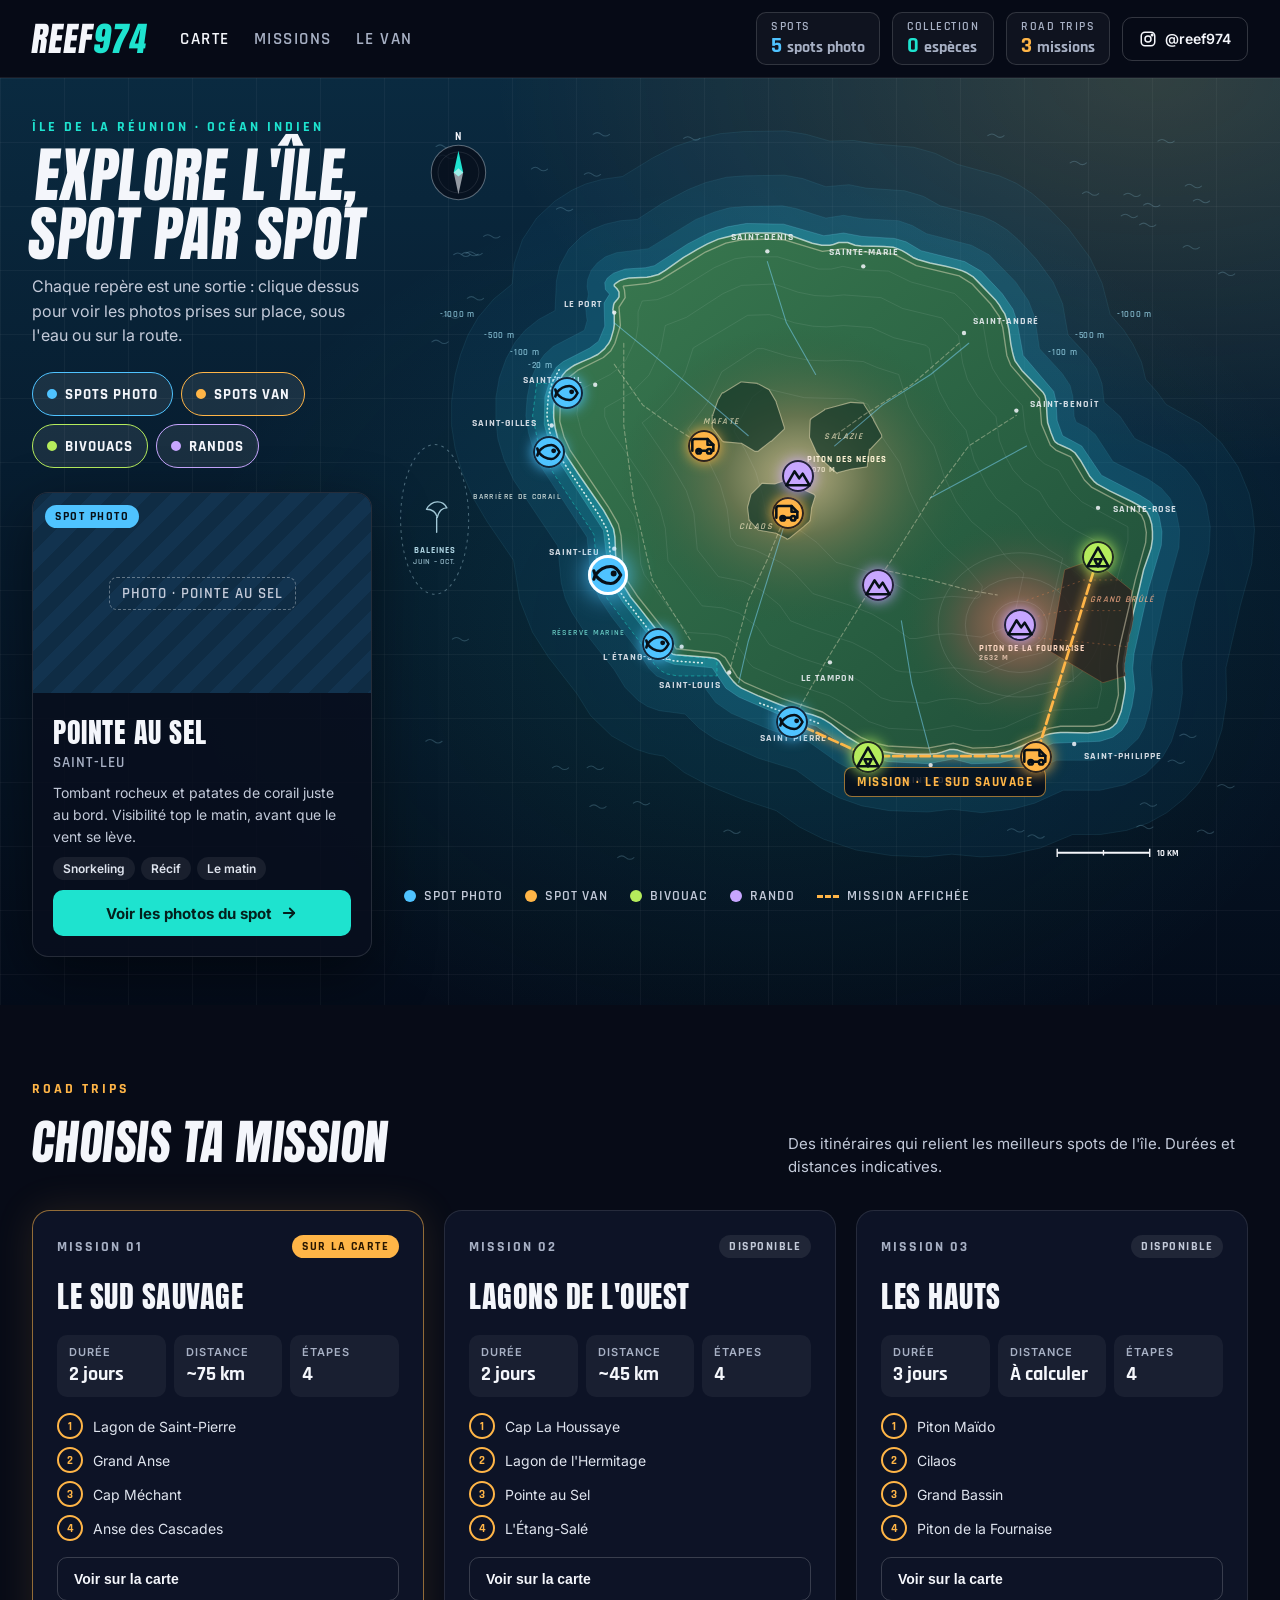
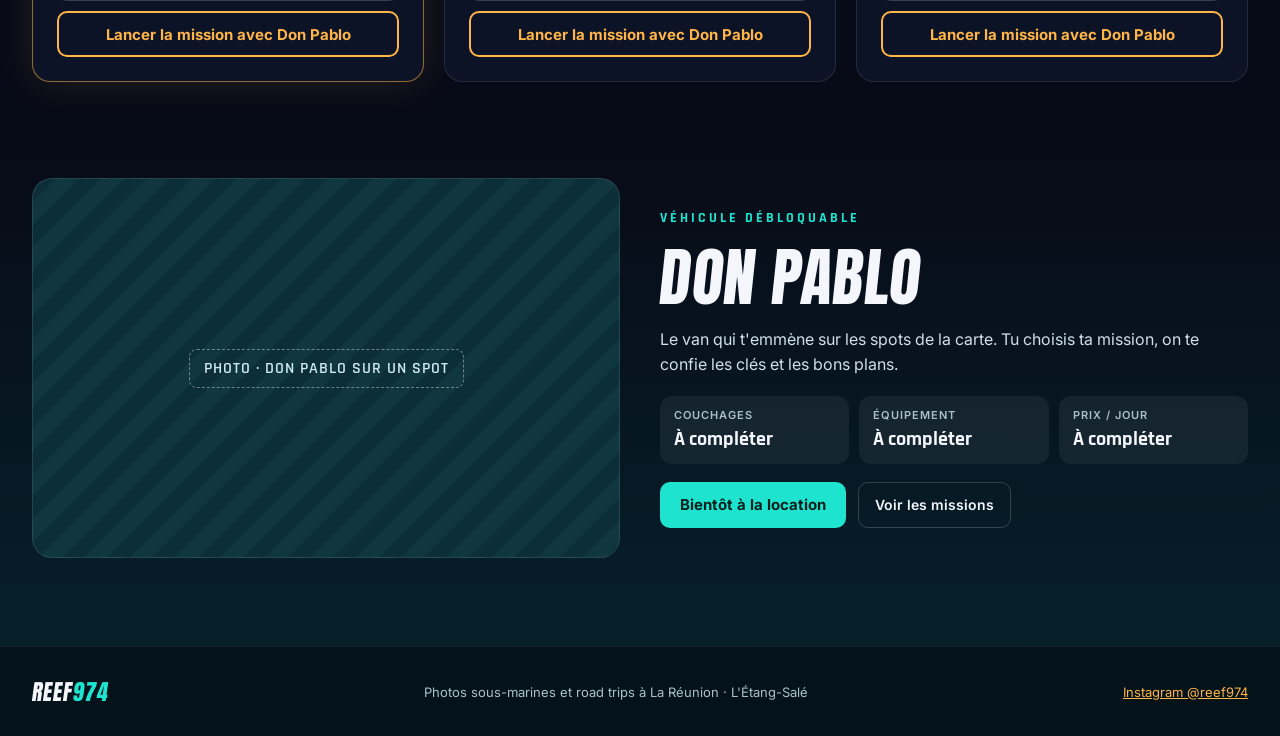
==== index.html @ efd34603 "V1 du site : carte interactive, missions, van Don Pablo et admin Pages CMS Co-Authored-By: Claude Op" ====
<!doctype html>
<html lang="fr">
<head>
<meta charset="utf-8">
<meta name="viewport" content="width=device-width, initial-scale=1">
<title>Reef974 · Photos sous-marines et road trips à La Réunion</title>
<meta name="description" content="La carte interactive de Reef974 : photos de poissons, spots de snorkeling, bivouacs et road trips en van à La Réunion.">
<link rel="preconnect" href="https://fonts.googleapis.com">
<link rel="preconnect" href="https://fonts.gstatic.com" crossorigin>
<link href="https://fonts.googleapis.com/css2?family=Anton&family=Inter:wght@400;500;600;700&family=Rajdhani:wght@500;600;700&display=swap" rel="stylesheet">
<link rel="stylesheet" href="css/style.css">
</head>
<body>

<header class="hud-bar">
  <div class="wrap">
    <a class="logo" href="#carte">REEF<span>974</span></a>
    <nav class="nav" aria-label="Navigation principale">
      <a href="#carte" class="on">Carte</a>
      <a href="#missions">Missions</a>
      <a href="#van">Le van</a>
    </nav>
    <div class="hud-spacer"></div>
    <div class="hud-stats">
      <div class="stat"><small>Spots</small><b id="stat-spots" style="color: var(--photo)">–</b></div>
      <div class="stat"><small>Collection</small><b id="stat-species" style="color: var(--accent)">–</b></div>
      <div class="stat"><small>Road trips</small><b id="stat-missions" style="color: var(--van)">–</b></div>
      <a class="btn-ghost" data-instagram href="https://www.instagram.com/reef974">
        <svg width="18" height="18" viewBox="0 0 24 24" fill="none" stroke="currentColor" stroke-width="2" stroke-linecap="round" stroke-linejoin="round" aria-hidden="true"><rect x="3" y="3" width="18" height="18" rx="5"/><circle cx="12" cy="12" r="4"/><circle cx="17.5" cy="6.5" r="1"/></svg>
        <span data-ig-name>@reef974</span>
      </a>
    </div>
  </div>
</header>

<main>
  <section class="hero" id="carte">
    <div class="wrap">
      <div class="side">
        <div style="display:flex;flex-direction:column;gap:10px">
          <span class="eyebrow">Île de La Réunion · Océan Indien</span>
          <h1><span class="skew">Explore l'île,<br>spot par spot</span></h1>
          <p class="lead">Chaque repère est une sortie : clique dessus pour voir les photos prises sur place, sous l'eau ou sur la route.</p>
        </div>
        <div class="filters" id="filters" role="group" aria-label="Filtrer les repères"></div>
        <article class="card" id="spot-card" aria-live="polite"></article>
      </div>

      <div class="map-col">
        <div class="map">
<svg id="map-svg" viewBox="-140 -120 1240 1110" style="position: absolute; inset: 0; width: 100%; height: 100%; overflow: visible" role="img" aria-label="Carte détaillée de La Réunion : fonds marins, barrière de corail, cirques, volcans, routes et spots">
<defs><radialGradient id="r974hi1" cx="50%" cy="50%" r="50%"><stop offset="0%" stop-color="#cdb98a"></stop><stop offset="40%" stop-color="#6f7650"></stop><stop offset="100%" stop-color="#2a5a3c" stop-opacity="0"></stop></radialGradient><radialGradient id="r974hi2" cx="50%" cy="50%" r="50%"><stop offset="0%" stop-color="#b8735a"></stop><stop offset="40%" stop-color="#6e5a48"></stop><stop offset="100%" stop-color="#2a5a3c" stop-opacity="0"></stop></radialGradient><linearGradient id="r974land" x1="0" y1="0" x2="1" y2="1"><stop offset="0%" stop-color="#3a7a50"></stop><stop offset="55%" stop-color="#2a6243"></stop><stop offset="100%" stop-color="#1f4c38"></stop></linearGradient><filter id="r974glow" x="-30%" y="-30%" width="160%" height="160%"><feGaussianBlur stdDeviation="6"></feGaussianBlur></filter></defs>
<path d="M19,124 L-8,146 L-31,173 L-46,199 L-57,228 L-65,258 L-70,296 L-70,333 L-65,365 L-55,400 L-38,439 L-18,473 L21,530 L30,588 L49,636 L72,672 L114,726 L134,758 L165,788 L199,807 L220,814 L242,818 L272,842 L308,861 L359,882 L407,898 L441,922 L477,940 L525,956 L576,964 L627,966 L665,962 L708,966 L743,964 L795,953 L843,933 L884,933 L922,927 L954,916 L981,901 L1007,880 L1028,857 L1048,821 L1062,779 L1069,735 L1068,688 L1089,597 L1106,535 L1110,485 L1107,456 L1102,432 L1086,393 L1061,357 L1030,329 L980,301 L967,283 L950,264 L944,239 L931,212 L918,192 L898,169 L886,123 L868,85 L836,42 L804,9 L783,-9 L760,-24 L735,-35 L673,-52 L641,-68 L609,-77 L550,-82 L521,-87 L486,-86 L451,-96 L420,-101 L359,-100 L325,-97 L291,-89 L258,-78 L225,-61 L181,-34 L152,-30 L127,-23 L107,-14 L82,2 L55,27 L34,59 L22,94 L19,124" fill="#1a6f9a" fill-opacity="0.1" stroke="#7fe3ff" stroke-opacity="0.1" stroke-width="1.2"></path>
<path d="M82,163 L58,176 L38,192 L23,210 L10,234 L0,262 L-5,291 L-5,324 L-2,352 L7,382 L21,412 L86,509 L91,563 L97,586 L107,607 L125,635 L169,691 L185,717 L204,736 L218,745 L235,751 L273,756 L294,777 L316,792 L381,821 L436,838 L473,865 L499,879 L533,891 L573,898 L630,900 L665,896 L709,901 L754,896 L787,887 L829,868 L883,868 L919,860 L950,844 L975,819 L988,796 L999,760 L1004,726 L1003,680 L1023,590 L1043,518 L1045,481 L1039,447 L1028,421 L1008,395 L982,375 L934,351 L912,318 L889,298 L886,271 L878,249 L864,229 L836,199 L828,153 L814,121 L789,87 L763,59 L747,45 L728,33 L711,25 L648,9 L623,-5 L596,-13 L539,-17 L514,-22 L480,-19 L446,-31 L419,-36 L361,-35 L334,-33 L303,-25 L278,-15 L240,5 L203,29 L178,31 L156,36 L136,44 L120,55 L102,73 L89,97 L84,119 L82,163" fill="#1d84aa" fill-opacity="0.14" stroke="#7fe3ff" stroke-opacity="0.1" stroke-width="1.2"></path>
<path d="M125,192 L79,216 L66,228 L56,242 L46,265 L41,290 L39,318 L43,343 L51,370 L61,392 L129,496 L134,550 L139,567 L147,586 L165,613 L203,662 L220,689 L231,700 L251,708 L298,712 L318,739 L341,755 L398,779 L455,797 L497,827 L520,839 L544,847 L573,853 L632,855 L666,849 L698,855 L743,853 L772,845 L819,824 L872,824 L901,818 L921,809 L939,792 L948,776 L956,749 L960,720 L957,688 L959,671 L980,579 L999,511 L1000,485 L995,459 L986,439 L973,424 L954,411 L902,385 L876,345 L864,335 L848,327 L845,319 L843,289 L839,273 L827,255 L794,219 L787,173 L778,149 L759,121 L720,81 L694,67 L628,50 L607,38 L587,31 L535,28 L506,23 L480,27 L436,13 L416,9 L362,10 L338,12 L317,18 L289,29 L219,72 L172,78 L156,84 L144,93 L135,104 L130,117 L129,128 L131,139 L127,160 L129,178 L125,192" fill="#2399b8" fill-opacity="0.2" stroke="#7fe3ff" stroke-opacity="0.1" stroke-width="1.2"></path>
<path d="M162,139 L154,152 L155,186 L146,208 L133,218 L94,238 L84,246 L77,258 L67,290 L66,330 L73,356 L84,379 L153,486 L160,544 L168,570 L182,592 L224,646 L244,678 L257,683 L313,688 L333,718 L352,731 L407,755 L466,774 L512,806 L527,814 L547,821 L572,826 L631,829 L667,822 L694,829 L735,828 L758,822 L814,799 L883,796 L902,790 L915,780 L923,768 L930,744 L934,719 L931,689 L933,667 L954,573 L973,508 L974,488 L970,466 L965,454 L957,444 L941,434 L885,405 L856,362 L828,347 L820,325 L818,295 L815,282 L770,229 L761,179 L755,161 L739,138 L708,105 L684,91 L620,75 L598,62 L581,57 L533,54 L506,49 L477,53 L418,36 L363,35 L335,40 L308,49 L277,65 L228,97 L215,100 L185,102 L168,108 L159,115 L155,122 L156,132 L162,139" fill="#33c9cf" fill-opacity="0.32" stroke="#7fe3ff" stroke-opacity="0.25" stroke-width="1.2"></path>
<g font-family="Rajdhani, sans-serif" font-weight="600" font-size="13" letter-spacing="1" fill="#9fdcf0" fill-opacity=".75">
<text x="78" y="248" text-anchor="end">-20 m</text>
<text x="59" y="228" text-anchor="end">-100 m</text>
<text x="22" y="203" text-anchor="end">-500 m</text>
<text x="-36" y="173" text-anchor="end">-1000 m</text>
<text x="807" y="228" text-anchor="start">-100 m</text>
<text x="846" y="203" text-anchor="start">-500 m</text>
<text x="908" y="173" text-anchor="start">-1000 m</text>
</g>
<g fill="none" stroke="#9fdcf0" stroke-opacity=".22" stroke-width="1.5" stroke-linecap="round">
<path d="M84,14 q6,-5 12,0 t12,0"></path>
<path d="M133,892 q6,-5 12,0 t12,0"></path>
<path d="M918,-7 q6,-5 12,0 t12,0"></path>
<path d="M983,826 q6,-5 12,0 t12,0"></path>
<path d="M839,-54 q6,-5 12,0 t12,0"></path>
<path d="M1057,109 q6,-5 12,0 t12,0"></path>
<path d="M947,8 q6,-5 12,0 t12,0"></path>
<path d="M-47,145 q6,-5 12,0 t12,0"></path>
<path d="M-69,646 q6,-5 12,0 t12,0"></path>
<path d="M937,922 q6,-5 12,0 t12,0"></path>
<path d="M747,927 q6,-5 12,0 t12,0"></path>
<path d="M-99,209 q6,-5 12,0 t12,0"></path>
<path d="M330,929 q6,-5 12,0 t12,0"></path>
<path d="M271,-90 q6,-5 12,0 t12,0"></path>
<path d="M-67,81 q6,-5 12,0 t12,0"></path>
<path d="M125,-37 q6,-5 12,0 t12,0"></path>
<path d="M-55,80 q6,-5 12,0 t12,0"></path>
<path d="M174,967 q6,-5 12,0 t12,0"></path>
<path d="M-83,172 q6,-5 12,0 t12,0"></path>
<path d="M47,-45 q6,-5 12,0 t12,0"></path>
<path d="M129,835 q6,-5 12,0 t12,0"></path>
<path d="M942,889 q6,-5 12,0 t12,0"></path>
<path d="M197,887 q6,-5 12,0 t12,0"></path>
<path d="M1008,-20 q6,-5 12,0 t12,0"></path>
<path d="M1026,929 q6,-5 12,0 t12,0"></path>
<path d="M941,37 q6,-5 12,0 t12,0"></path>
<path d="M-49,79 q6,-5 12,0 t12,0"></path>
<path d="M138,-96 q6,-5 12,0 t12,0"></path>
<path d="M968,-86 q6,-5 12,0 t12,0"></path>
<path d="M914,24 q6,-5 12,0 t12,0"></path>
<path d="M-89,-63 q6,-5 12,0 t12,0"></path>
<path d="M-108,796 q6,-5 12,0 t12,0"></path>
<path d="M857,-9 q6,-5 12,0 t12,0"></path>
<path d="M1020,2 q6,-5 12,0 t12,0"></path>
<path d="M78,835 q6,-5 12,0 t12,0"></path>
<path d="M718,-94 q6,-5 12,0 t12,0"></path>
<path d="M-23,54 q6,-5 12,0 t12,0"></path>
<path d="M-93,-78 q6,-5 12,0 t12,0"></path>
<path d="M1000,788 q6,-5 12,0 t12,0"></path>
<path d="M1005,70 q6,-5 12,0 t12,0"></path>
<path d="M777,936 q6,-5 12,0 t12,0"></path>
<path d="M1056,862 q6,-5 12,0 t12,0"></path>
</g>
<g><ellipse cx="-95" cy="470" rx="50" ry="110" fill="none" stroke="#c9f1ff" stroke-opacity=".35" stroke-width="1.5" stroke-dasharray="4 6"></ellipse><path d="M-107,455 c8,-14 24,-14 30,-2 c-8,0 -12,6 -14,14 c-2,-8 -8,-12 -16,-12z M-92,467 l0,22" fill="none" stroke="#c9f1ff" stroke-opacity=".8" stroke-width="2" stroke-linecap="round" stroke-linejoin="round"></path><text x="-95" y="520" text-anchor="middle" font-family="Rajdhani, sans-serif" font-weight="700" font-size="13" letter-spacing="1.5" fill="#c9f1ff" fill-opacity=".85">BALEINES</text><text x="-95" y="536" text-anchor="middle" font-family="Rajdhani, sans-serif" font-weight="600" font-size="12" letter-spacing="1" fill="#c9f1ff" fill-opacity=".7">JUIN – OCT.</text></g>
<path d="M55,270 L49,318 L57,357 L73,392 L139,492 L145,553 L150,570 L159,587 L211,656 L228,683 L237,692 L246,697 L262,700 L320,700 L320,675 L262,670 L254,667 L235,638 L185,571 L174,547 L170,496 L166,480 L153,456 L98,376 L85,347 L79,313 L82,288 L87,270 L55,270Z" fill="#1ee3cf" fill-opacity=".10" stroke="#1ee3cf" stroke-opacity=".55" stroke-width="1.2" stroke-dasharray="5 4"></path>
<path d="M879,418 L874,414 L868,407 L864,400 L854,383 L846,372 L839,367 L828,362 L821,359 L817,356 L815,353 L811,343 L806,328 L805,317 L804,297 L802,288 L799,283 L794,278 L768,251 L763,244 L758,237 L756,231 L754,223 L752,213 L749,191 L747,182 L745,174 L743,168 L739,162 L735,155 L729,147 L702,119 L696,113 L686,107 L679,104 L669,101 L656,98 L633,93 L615,88 L608,85 L599,79 L592,75 L585,72 L579,70 L565,69 L532,68 L523,67 L512,63 L506,63 L499,63 L491,66 L486,67 L479,67 L474,67 L460,64 L429,53 L421,51 L413,49 L388,49 L364,49 L355,50 L347,52 L330,56 L322,58 L306,65 L291,73 L271,85 L244,104 L234,110 L223,113 L217,114 L191,115 L183,117 L177,119 L171,123 L169,125 L169,127 L173,131 L175,134 L176,136 L176,143 L174,146 L169,152 L168,155 L167,162 L169,169 L169,175 L169,184 L168,191 L166,198 L164,205 L161,211 L157,216 L155,219 L148,225 L144,228 L134,233 L122,238 L111,243 L106,246 L98,252 L93,258 L88,268 L84,278 L82,288 L80,306 L80,320 L82,335 L86,351 L94,368 L101,380 L117,404 L153,456 L161,470 L166,480 L168,484 L170,496 L171,522 L173,542 L177,555 L180,563 L185,571 L193,584 L206,600 L227,627 L239,643 L244,651 L250,662 L252,666 L255,668 L259,669 L309,673 L316,674 L319,675 L322,677 L324,679 L333,694 L344,708 L349,713 L356,718 L380,729 L412,742 L437,751 L460,757 L471,761 L477,764 L487,770 L511,789 L526,798 L536,803 L547,807 L558,810 L570,812 L582,814 L596,815 L613,815 L631,815 L643,814 L650,812 L659,809 L662,808 L668,808 L674,809 L685,813 L695,815 L712,815 L733,814 L744,812 L753,809 L768,803 L795,791 L803,787 L810,785 L817,784 L825,783 L835,783 L865,784 L880,782 L889,780 L896,778 L902,774 L907,769 L910,762 L914,752 L917,737 L919,726 L920,718 L920,711 L918,697 L917,685 L918,674 L920,664 L929,619 L941,570 L947,544 L955,521 L958,512 L960,499 L960,488 L959,477 L956,467 L952,459 L948,455 L939,449 L930,444 L897,428 L879,418Z" fill="url(#r974land)" stroke="#e9f6ee" stroke-opacity=".7" stroke-width="2.2" stroke-linejoin="round"></path>
<ellipse cx="438" cy="406" rx="260" ry="220" fill="url(#r974hi1)" opacity=".85"></ellipse>
<ellipse cx="765" cy="625" rx="175" ry="155" fill="url(#r974hi2)" opacity=".85"></ellipse>
<path d="M122,278 L117,292 L114,315 L122,346 L198,465 L204,488 L208,536 L213,551 L276,636 L319,639 L336,644 L350,655 L367,681 L373,687 L424,709 L485,729 L507,741 L543,767 L572,777 L629,780 L668,773 L697,780 L722,780 L742,776 L782,758 L803,751 L879,747 L885,720 L882,689 L884,663 L907,561 L924,501 L924,481 L856,444 L840,428 L822,398 L801,388 L790,378 L782,363 L773,339 L769,303 L738,269 L725,248 L719,230 L711,183 L689,156 L669,138 L605,121 L572,105 L528,103 L505,98 L488,102 L469,102 L409,84 L366,84 L346,87 L316,100 L253,139 L232,147 L210,149 L204,165 L204,185 L201,204 L186,236 L175,248 L163,257 L122,278Z M155,306 L155,319 L162,336 L216,416 L236,453 L244,483 L248,531 L298,597 L328,600 L353,608 L378,627 L397,654 L444,674 L501,692 L529,707 L561,732 L577,737 L627,740 L647,735 L668,733 L688,735 L705,741 L721,740 L791,713 L814,709 L844,708 L842,679 L846,650 L868,552 L882,504 L847,486 L827,473 L808,452 L794,429 L771,415 L755,397 L745,379 L735,354 L730,319 L703,289 L688,264 L681,240 L675,200 L651,174 L593,160 L561,144 L506,140 L486,142 L464,141 L439,136 L404,124 L356,126 L329,138 L275,173 L244,185 L237,222 L220,258 L194,284 L155,306Z M210,328 L254,392 L275,428 L286,461 L291,514 L293,517 L322,554 L358,561 L385,574 L412,596 L428,619 L459,631 L519,651 L548,666 L583,692 L593,694 L620,695 L650,689 L668,688 L715,695 L763,674 L798,666 L807,616 L828,527 L807,514 L789,499 L761,463 L731,440 L717,421 L698,383 L686,339 L661,308 L647,282 L638,254 L632,219 L627,214 L580,203 L547,188 L506,185 L481,187 L461,186 L434,181 L397,169 L365,170 L285,218 L273,255 L257,283 L236,307 L210,328Z M277,337 L307,383 L325,420 L335,455 L340,496 L349,508 L376,515 L413,533 L431,546 L461,579 L518,597 L548,609 L575,625 L603,645 L613,645 L644,639 L665,638 L709,643 L754,625 L771,549 L744,524 L725,499 L694,473 L672,444 L654,407 L639,362 L618,333 L602,305 L587,257 L556,247 L535,238 L506,236 L481,237 L455,236 L424,230 L388,219 L379,219 L327,253 L305,300 L277,337Z M372,290 L345,340 L361,367 L377,400 L387,435 L392,462 L417,473 L442,486 L467,504 L495,533 L537,545 L560,554 L589,569 L619,588 L665,583 L702,586 L707,583 L710,568 L685,538 L656,512 L642,496 L620,465 L603,429 L589,387 L562,348 L542,301 L521,293 L448,291 L389,277 L372,290Z" fill="none" stroke="#ffffff" stroke-opacity=".10" stroke-width="1.2"></path>
<g fill="none" stroke="#ffffff" stroke-opacity=".12" stroke-width="1.2"><ellipse cx="765" cy="625" rx="40" ry="35"></ellipse><ellipse cx="765" cy="625" rx="80" ry="70"></ellipse><ellipse cx="765" cy="625" rx="120" ry="106"></ellipse></g>
<path d="M413,316 L407,298 L407,297 L397,280 L397,280 L396,279 L396,279 L381,271 L380,271 L379,270 L357,268 L356,268 L356,268 L355,268 L329,284 L328,284 L327,285 L323,292 L322,293 L314,316 L314,317 L313,317 L313,334 L313,334 L313,335 L314,336 L328,355 L329,355 L329,355 L330,356 L331,356 L355,358 L355,358 L356,358 L356,358 L356,358 L376,370 L377,370 L378,370 L378,370 L379,370 L379,370 L380,370 L399,355 L400,355 L418,338 L419,337 L419,337 L419,336 L419,336 L419,335 L419,335 L413,316 L413,316Z" fill="#173a2a" fill-opacity=".75" stroke="#e8dcb4" stroke-opacity=".55" stroke-width="1.6"></path>
<path d="M562,346 L550,324 L550,323 L536,301 L536,300 L536,300 L535,299 L534,299 L534,299 L517,298 L517,298 L516,298 L498,303 L498,303 L479,308 L478,308 L478,309 L458,322 L458,323 L457,324 L457,324 L457,325 L456,347 L456,348 L456,349 L465,369 L465,370 L476,384 L476,384 L495,401 L495,401 L496,401 L496,402 L497,402 L498,401 L518,396 L518,396 L539,393 L539,393 L540,393 L540,393 L541,392 L541,392 L541,391 L541,390 L544,368 L544,368 L544,368 L544,368 L544,367 L544,367 L544,367 L545,367 L561,350 L562,349 L562,348 L562,348 L562,347 L562,347 L562,346Z" fill="#173a2a" fill-opacity=".75" stroke="#e8dcb4" stroke-opacity=".55" stroke-width="1.6"></path>
<path d="M459,454 L459,454 L459,453 L464,437 L464,437 L464,436 L464,435 L464,435 L463,434 L463,434 L462,433 L444,425 L443,425 L443,425 L443,425 L429,412 L428,411 L427,411 L427,411 L426,411 L425,411 L405,418 L405,418 L404,418 L404,418 L404,418 L388,417 L387,417 L386,417 L386,417 L385,418 L371,432 L371,432 L370,433 L370,433 L365,452 L365,453 L365,453 L367,470 L367,471 L368,471 L368,472 L380,485 L381,486 L381,486 L382,486 L405,490 L405,490 L406,490 L406,490 L422,498 L423,499 L423,499 L424,499 L425,498 L425,498 L426,498 L447,481 L447,481 L456,473 L456,472 L457,472 L457,471 L457,471 L459,454Z" fill="#173a2a" fill-opacity=".75" stroke="#e8dcb4" stroke-opacity=".55" stroke-width="1.6"></path>
<path d="M810,664 L810,664 L887,710 L887,710 L887,710 L920,700 L920,700 L920,700 L920,697 L920,696 L919,693 L919,693 L919,689 L919,689 L919,686 L919,685 L919,682 L919,682 L920,678 L920,678 L920,674 L920,674 L921,670 L921,670 L922,664 L922,664 L923,658 L923,658 L924,650 L925,650 L926,641 L926,641 L929,631 L929,631 L931,620 L931,620 L932,616 L932,616 L932,616 L929,574 L929,574 L929,574 L873,529 L873,529 L873,529 L831,544 L831,544 L831,544 L810,664 L810,664Z" fill="#2a2420" fill-opacity=".85" stroke="#ff8a4c" stroke-opacity=".35" stroke-width="1"></path>
<path d="M760,619 L831,604 L915,604" fill="none" stroke="#ff8a4c" stroke-opacity=".35" stroke-width="1.4" stroke-dasharray="3 5"></path>
<path d="M768,642 L845,649 L922,657" fill="none" stroke="#ff8a4c" stroke-opacity=".35" stroke-width="1.4" stroke-dasharray="3 5"></path>
<path d="M775,589 L859,559 L915,559" fill="none" stroke="#ff8a4c" stroke-opacity=".35" stroke-width="1.4" stroke-dasharray="3 5"></path>
<path d="M366,347 L296,287 L225,227 L169,181" fill="none" stroke="#7fd8ff" stroke-opacity=".5" stroke-width="1.6" stroke-linecap="round" stroke-linejoin="round"></path>
<path d="M493,362 L563,302 L634,257 L690,211" fill="none" stroke="#7fd8ff" stroke-opacity=".5" stroke-width="1.6" stroke-linecap="round" stroke-linejoin="round"></path>
<path d="M422,468 L394,559 L366,649 L352,710" fill="none" stroke="#7fd8ff" stroke-opacity=".5" stroke-width="1.6" stroke-linecap="round" stroke-linejoin="round"></path>
<path d="M591,619 L606,710 L634,815" fill="none" stroke="#7fd8ff" stroke-opacity=".5" stroke-width="1.6" stroke-linecap="round" stroke-linejoin="round"></path>
<path d="M634,438 L718,393 L775,362" fill="none" stroke="#7fd8ff" stroke-opacity=".5" stroke-width="1.6" stroke-linecap="round" stroke-linejoin="round"></path>
<path d="M465,257 L422,181 L394,91" fill="none" stroke="#7fd8ff" stroke-opacity=".5" stroke-width="1.6" stroke-linecap="round" stroke-linejoin="round"></path>
<path d="M182,127 L184,133 L185,144 L176,158 L178,185 L170,211 L164,222 L153,232 L115,251 L100,263 L90,290 L89,326 L95,348 L104,368 L160,451 L175,477 L179,494 L182,541 L188,560 L204,584 L243,633 L260,660 L323,667 L332,673 L350,702 L361,710 L415,733 L475,753 L531,790 L549,798 L571,803 L630,806 L668,799 L696,806 L728,805 L750,801 L808,777 L825,774 L874,774 L889,771 L898,765 L904,753 L910,728 L908,685 L912,656 L935,558 L950,504 L951,489 L948,473 L944,464 L937,458 L871,423 L860,412 L840,378 L818,368 L810,361 L797,330 L794,292 L752,244 L746,229 L740,188 L735,172 L722,153 L695,124 L676,112 L613,97 L580,80 L526,76 L506,72 L475,76 L419,59 L395,58 L356,59 L333,64 L303,77 L237,118 L219,123 L182,127" fill="none" stroke="#f4e9c8" stroke-opacity=".45" stroke-width="2" stroke-linejoin="round"></path>
<path d="M437,755 L479,680 L535,589 L577,529 L634,438 L690,362 L760,317" fill="none" stroke="#f4e9c8" stroke-opacity=".38" stroke-width="1.6" stroke-dasharray="6 4" stroke-linecap="round"></path>
<path d="M338,695 L366,589 L394,529 L422,461" fill="none" stroke="#f4e9c8" stroke-opacity=".38" stroke-width="1.6" stroke-dasharray="6 4" stroke-linecap="round"></path>
<path d="M169,242 L211,302 L253,332 L300,362" fill="none" stroke="#f4e9c8" stroke-opacity=".38" stroke-width="1.6" stroke-dasharray="6 4" stroke-linecap="round"></path>
<path d="M563,544 L634,559 L690,574 L732,581" fill="none" stroke="#f4e9c8" stroke-opacity=".38" stroke-width="1.6" stroke-dasharray="6 4" stroke-linecap="round"></path>
<path d="M183,211 L183,332 L197,438 L225,559 L282,649" fill="none" stroke="#f4e9c8" stroke-opacity=".38" stroke-width="1.6" stroke-dasharray="6 4" stroke-linecap="round"></path>
<path d="M676,211 L606,272 L535,317 L493,347" fill="none" stroke="#f4e9c8" stroke-opacity=".38" stroke-width="1.6" stroke-dasharray="6 4" stroke-linecap="round"></path>
<path d="M88,250 L78,268 L72,290 L70,317 L74,341 L82,363 L91,381 L145,461 L158,484 L161,497 L165,544 L172,568 L186,589 L228,643 L247,673 L252,677 L258,678 L300,681 M383,740 L422,755 L458,765 L470,770" fill="none" stroke="#f6fff9" stroke-opacity=".85" stroke-width="2.4" stroke-dasharray="1 5" stroke-linecap="round"></path>


<path d="M429,413 L438,397 L447,413Z" fill="#fff4d6" fill-opacity=".9"></path>
<path d="M756,632 L765,616 L774,632Z" fill="#fff4d6" fill-opacity=".9"></path>
<g font-family="Rajdhani, sans-serif" font-weight="700" letter-spacing="1.5"><text x="452" y="386" font-size="13" fill="#fff4d6">PITON DES NEIGES</text><text x="452" y="400" font-size="12" fill="#fff4d6" fill-opacity=".75">3070 M</text><text x="705" y="663" font-size="13" fill="#ffd9c4">PITON DE LA FOURNAISE</text><text x="705" y="677" font-size="12" fill="#ffd9c4" fill-opacity=".75">2632 M</text></g>
<g font-family="Rajdhani, sans-serif" font-weight="600" font-style="italic" font-size="13" letter-spacing="2" fill="#efe4c0" fill-opacity=".8"><text x="300" y="330">MAFATE</text><text x="478" y="352">SALAZIE</text><text x="352" y="484">CILAOS</text><text x="868" y="592" fill="#ffb08a">GRAND BRÛLÉ</text><text x="186" y="640" text-anchor="end" fill="#7ff0e2" font-style="normal" font-size="12">RÉSERVE MARINE</text><text x="92" y="440" text-anchor="end" fill="#f6fff9" font-size="12" font-style="normal">BARRIÈRE DE CORAIL</text></g>
<g font-family="Rajdhani, sans-serif" font-weight="700" font-size="14" letter-spacing="1.5" fill="#f4f6fb" fill-opacity=".85">
<circle cx="394" cy="76" r="3.2" fill="#f4f6fb"></circle><text x="387" y="60" text-anchor="middle">SAINT-DENIS</text>
<circle cx="169" cy="166" r="3.2" fill="#f4f6fb"></circle><text x="151" y="158" text-anchor="end">LE PORT</text>
<circle cx="141" cy="272" r="3.2" fill="#f4f6fb"></circle><text x="121" y="269" text-anchor="end">SAINT-PAUL</text>
<circle cx="77" cy="332" r="3.2" fill="#f4f6fb"></circle><text x="56" y="332" text-anchor="end">SAINT-GILLES</text>
<circle cx="169" cy="513" r="3.2" fill="#f4f6fb"></circle><text x="148" y="523" text-anchor="end">SAINT-LEU</text>
<circle cx="268" cy="657" r="3.2" fill="#f4f6fb"></circle><text x="252" y="677" text-anchor="end">L'ÉTANG-SALÉ</text>
<circle cx="338" cy="695" r="3.2" fill="#f4f6fb"></circle><text x="326" y="718" text-anchor="end">SAINT-LOUIS</text>
<circle cx="437" cy="770" r="3.2" fill="#f4f6fb"></circle><text x="432" y="796" text-anchor="middle">SAINT-PIERRE</text>
<circle cx="486" cy="680" r="3.2" fill="#f4f6fb"></circle><text x="483" y="707" text-anchor="middle">LE TAMPON</text>
<circle cx="634" cy="831" r="3.2" fill="#f4f6fb"></circle><text x="640" y="857" text-anchor="middle">SAINT-JOSEPH</text>
<circle cx="845" cy="800" r="3.2" fill="#f4f6fb"></circle><text x="860" y="822" text-anchor="start">SAINT-PHILIPPE</text>
<circle cx="880" cy="453" r="3.2" fill="#f4f6fb"></circle><text x="902" y="459" text-anchor="start">SAINTE-ROSE</text>
<circle cx="760" cy="310" r="3.2" fill="#f4f6fb"></circle><text x="780" y="305" text-anchor="start">SAINT-BENOÎT</text>
<circle cx="683" cy="196" r="3.2" fill="#f4f6fb"></circle><text x="696" y="183" text-anchor="start">SAINT-ANDRÉ</text>
<circle cx="535" cy="98" r="3.2" fill="#f4f6fb"></circle><text x="536" y="81" text-anchor="middle">SAINTE-MARIE</text>
</g>
<g transform="translate(-60,-40)" aria-hidden="true"><circle r="40" fill="rgba(7,11,23,.75)" stroke="#f4f6fb" stroke-opacity=".35" stroke-width="1.5"></circle><circle r="30" fill="none" stroke="#f4f6fb" stroke-opacity=".15"></circle><path d="M0,-32 L7,0 L0,6 L-7,0Z" fill="var(--accent)"></path><path d="M0,32 L7,0 L0,-6 L-7,0Z" fill="#f4f6fb" fill-opacity=".6"></path><text y="-48" text-anchor="middle" font-family="Rajdhani, sans-serif" font-weight="700" font-size="16" fill="#f4f6fb">N</text></g>
<g transform="translate(820,960)" font-family="Rajdhani, sans-serif" font-weight="700" font-size="13" fill="#f4f6fb"><path d="M0,0 L136,0" stroke="#f4f6fb" stroke-width="3"></path><path d="M0,-6 L0,6 M68,-4 L68,4 M136,-6 L136,6" stroke="#f4f6fb" stroke-width="2"></path><text x="146" y="5">10 KM</text></g>
<g id="mission-layer"></g></svg>
          <div id="markers"></div>
          <div class="mission-tag" id="mission-tag" hidden></div>
        </div>
        <div class="legend">
          <span><i style="--c: var(--photo)"></i>Spot photo</span>
          <span><i style="--c: var(--van)"></i>Spot van</span>
          <span><i style="--c: var(--bivouac)"></i>Bivouac</span>
          <span><i style="--c: var(--rando)"></i>Rando</span>
          <span><i class="dash"></i>Mission affichée</span>
        </div>
      </div>
    </div>
  </section>

  <section class="section" id="missions">
    <div class="wrap">
      <div class="section-head">
        <div>
          <span class="eyebrow" style="color: var(--van)">Road trips</span>
          <h2><span class="skew">Choisis ta mission</span></h2>
        </div>
        <p>Des itinéraires qui relient les meilleurs spots de l'île. Durées et distances indicatives.</p>
      </div>
      <div class="missions" id="missions-list"></div>
    </div>
  </section>

  <section class="van" id="van">
    <div class="wrap">
      <div class="van-media" id="van-media"></div>
      <div class="van-text">
        <span class="eyebrow">Véhicule débloquable</span>
        <h2><span class="skew" id="van-name">Don Pablo</span></h2>
        <p id="van-pitch"></p>
        <div class="van-kpis">
          <div><small>Couchages</small><b id="van-beds">–</b></div>
          <div><small>Équipement</small><b id="van-equipment">–</b></div>
          <div><small>Prix / jour</small><b id="van-price">–</b></div>
        </div>
        <div class="row">
          <a class="btn" id="van-cta" href="#missions">Bientôt à la location</a>
          <a class="btn-ghost" href="#missions">Voir les missions</a>
        </div>
      </div>
    </div>
  </section>
</main>

<footer>
  <div class="wrap">
    <span class="logo">REEF<span>974</span></span>
    <span>Photos sous-marines et road trips à La Réunion · L'Étang-Salé</span>
    <a data-instagram href="https://www.instagram.com/reef974">Instagram <span data-ig-name>@reef974</span></a>
  </div>
</footer>

<dialog class="lightbox" id="lightbox" aria-labelledby="lb-title">
  <div class="lb-head">
    <h2 id="lb-title"></h2>
    <button type="button" class="btn-ghost" id="lb-close" aria-label="Fermer">Fermer</button>
  </div>
  <div id="lb-body"></div>
</dialog>

<script src="js/app.js"></script>
</body>
</html>
---- css/style.css ----
:root {
  --accent: #1ee3cf;
  --accent-ink: #04201d;
  --bg: #070b17;
  --panel: rgba(9, 14, 30, .86);
  --text: #f4f6fb;
  --muted: #a7b0c4;
  --soft: #c3cad9;
  --line: rgba(255, 255, 255, .12);
  --photo: #4fc3ff;
  --van: #ffb547;
  --bivouac: #b5ec5c;
  --rando: #c7a6ff;
  --display: "Anton", Impact, sans-serif;
  --hud: "Rajdhani", "Arial Narrow", sans-serif;
}

* { box-sizing: border-box; }
html { scroll-behavior: smooth; }
body {
  margin: 0;
  background: var(--bg);
  color: var(--text);
  font-family: "Inter", system-ui, sans-serif;
  -webkit-font-smoothing: antialiased;
}
a { color: var(--van); }
img { max-width: 100%; display: block; }
.wrap { max-width: 1440px; margin: 0 auto; padding: 0 32px; }
.skew { transform: skewX(-6deg); transform-origin: left; display: inline-block; }
.eyebrow {
  font-family: var(--hud); font-weight: 700; font-size: 14px;
  letter-spacing: 3px; text-transform: uppercase; color: var(--accent);
}
h1, h2, h3 { font-family: var(--display); font-weight: 400; letter-spacing: .5px; text-transform: uppercase; margin: 0; }
.visually-hidden { position: absolute !important; width: 1px; height: 1px; overflow: hidden; clip: rect(0 0 0 0); white-space: nowrap; }

/* ---------- HUD bar ---------- */
.hud-bar { position: sticky; top: 0; z-index: 20; background: rgba(7, 11, 23, .92); backdrop-filter: blur(8px); border-bottom: 1px solid rgba(255,255,255,.08); }
.hud-bar .wrap { display: flex; flex-wrap: wrap; align-items: center; gap: 12px 32px; padding-top: 12px; padding-bottom: 12px; }
.logo { text-decoration: none; font-family: var(--display); font-size: 34px; letter-spacing: 1px; color: var(--text); transform: skewX(-8deg); }
.logo span { color: var(--accent); }
.nav { display: flex; flex-wrap: wrap; gap: 4px 24px; font-family: var(--hud); font-weight: 600; font-size: 17px; letter-spacing: 1.5px; text-transform: uppercase; }
.nav a { color: var(--muted); text-decoration: none; }
.nav a:hover, .nav a.on { color: var(--text); }
.hud-spacer { flex: 1 1 0; }
.hud-stats { display: flex; flex-wrap: wrap; gap: 12px; align-items: center; }
.stat { display: flex; flex-direction: column; padding: 6px 14px; border: 1px solid rgba(255,255,255,.14); border-radius: 10px; background: rgba(255,255,255,.04); }
.stat small { font-family: var(--hud); font-size: 12px; font-weight: 600; letter-spacing: 1.5px; color: var(--muted); text-transform: uppercase; }
.stat b { font-family: var(--hud); font-size: 22px; font-weight: 700; line-height: 1.1; }
.stat b em { font-style: normal; font-size: 16px; color: var(--muted); }
.btn-ghost { display: inline-flex; align-items: center; gap: 8px; min-height: 44px; padding: 0 16px; border-radius: 10px; border: 1px solid rgba(255,255,255,.18); color: var(--text); text-decoration: none; font-weight: 600; font-size: 14px; background: none; cursor: pointer; }

/* ---------- Hero / map ---------- */
.hero {
  position: relative; overflow: hidden;
  background:
    radial-gradient(1100px 650px at 90% 0%, rgba(255,181,71,.16), rgba(255,181,71,0) 60%),
    radial-gradient(900px 700px at 60% 60%, rgba(30,227,207,.10), rgba(30,227,207,0) 65%),
    linear-gradient(180deg, #0a2a40 0%, #06192b 55%, #040c1a 100%);
}
.hero::before { content: ""; position: absolute; inset: 0; background-image: linear-gradient(rgba(255,255,255,.04) 1px, transparent 1px), linear-gradient(90deg, rgba(255,255,255,.04) 1px, transparent 1px); background-size: 64px 64px; pointer-events: none; }
.hero .wrap { position: relative; display: flex; flex-wrap: wrap; gap: 32px; align-items: flex-start; padding-top: 40px; padding-bottom: 48px; }
.side { flex: 1 1 340px; max-width: 420px; display: flex; flex-direction: column; gap: 24px; }
.side h1 { font-size: 60px; line-height: .98; }
.side p.lead { margin: 0; font-size: 16px; line-height: 1.55; color: var(--soft); }
.filters { display: flex; flex-wrap: wrap; gap: 8px; }
.chip { display: inline-flex; align-items: center; gap: 8px; min-height: 44px; padding: 0 14px; border-radius: 999px; cursor: pointer; font-family: var(--hud); font-weight: 700; font-size: 15px; letter-spacing: 1px; text-transform: uppercase; background: rgba(255,255,255,.08); color: var(--text); border: 1px solid var(--c); }
.chip i { width: 10px; height: 10px; border-radius: 50%; background: var(--c); border: 2px solid var(--c); }
.chip[aria-pressed="false"] { background: transparent; color: var(--muted); border-color: rgba(255,255,255,.18); }
.chip[aria-pressed="false"] i { background: transparent; }

.card { border-radius: 16px; overflow: hidden; background: var(--panel); border: 1px solid var(--line); box-shadow: 0 20px 60px rgba(0,0,0,.45); }
.card-media { position: relative; height: 200px; display: flex; align-items: center; justify-content: center; background: repeating-linear-gradient(135deg, #0f2c44 0 14px, #12334f 14px 28px); }
.card-media img { width: 100%; height: 100%; object-fit: cover; }
.card-media .ph { font-family: var(--hud); font-weight: 600; font-size: 15px; letter-spacing: 1px; color: var(--soft); text-transform: uppercase; padding: 6px 12px; border: 1px dashed rgba(255,255,255,.35); border-radius: 8px; }
.badge { position: absolute; top: 12px; left: 12px; font-family: var(--hud); font-weight: 700; font-size: 12px; letter-spacing: 1.5px; text-transform: uppercase; padding: 4px 10px; border-radius: 999px; background: var(--c); color: #071018; }
.card-body { padding: 18px 20px 20px; display: flex; flex-direction: column; gap: 10px; }
.card-body h2 { font-size: 28px; }
.card-body .area { font-family: var(--hud); font-weight: 600; font-size: 15px; letter-spacing: 1px; color: var(--muted); text-transform: uppercase; }
.card-body p { margin: 0; font-size: 14px; line-height: 1.55; color: var(--soft); }
.tags { display: flex; flex-wrap: wrap; gap: 6px; }
.tags span { font-size: 12px; font-weight: 600; padding: 4px 10px; border-radius: 999px; background: rgba(255,255,255,.07); color: #dfe4ee; }
.btn { display: inline-flex; align-items: center; justify-content: center; gap: 8px; min-height: 46px; padding: 0 20px; border-radius: 10px; border: 0; background: var(--accent); color: var(--accent-ink); font: 700 15px "Inter", sans-serif; text-decoration: none; cursor: pointer; }
.btn-outline { background: transparent; border: 2px solid var(--van); color: var(--van); }

.map-col { flex: 999 1 560px; min-width: 0; display: flex; flex-direction: column; gap: 14px; }
.map { position: relative; width: 100%; aspect-ratio: 1240 / 1110; }
.map svg { position: absolute; inset: 0; width: 100%; height: 100%; overflow: visible; }
.marker { position: absolute; transform: translate(-50%, -50%); width: 48px; height: 48px; padding: 0; border: 0; background: transparent; cursor: pointer; display: flex; align-items: center; justify-content: center; z-index: 2; }
.marker .ring { position: absolute; width: 32px; height: 32px; border-radius: 50%; background: var(--c); animation: pulse 2.2s ease-out infinite; }
.marker .dot { position: relative; width: 32px; height: 32px; border-radius: 50%; display: flex; align-items: center; justify-content: center; background: var(--c); color: #071018; border: 2px solid rgba(7,11,23,.85); box-shadow: 0 0 14px var(--c); transition: transform .15s; }
.marker:hover .dot { transform: scale(1.12); }
.marker[aria-pressed="true"] { z-index: 3; }
.marker[aria-pressed="true"] .dot, .marker[aria-pressed="true"] .ring { width: 40px; height: 40px; }
.marker[aria-pressed="true"] .dot { border: 3px solid #fff; box-shadow: 0 0 26px var(--c); }
.marker:focus-visible { outline: 3px solid #fff; outline-offset: 2px; border-radius: 50%; }
.mission-tag { position: absolute; transform: translate(-50%, 0); padding: 6px 12px; border-radius: 8px; background: rgba(7,11,23,.85); border: 1px solid rgba(255,181,71,.6); font-family: var(--hud); font-weight: 700; font-size: 13px; letter-spacing: 1.5px; color: var(--van); white-space: nowrap; text-transform: uppercase; pointer-events: none; }
.route-glow { fill: none; stroke: var(--van); stroke-width: 10; stroke-opacity: .45; stroke-linecap: round; stroke-linejoin: round; filter: url(#r974glow); }
.route { fill: none; stroke: var(--van); stroke-width: 4; stroke-dasharray: 14 6; stroke-linecap: round; stroke-linejoin: round; animation: dash 1.6s linear infinite; }
.legend { display: flex; flex-wrap: wrap; gap: 10px 22px; align-items: center; font-family: var(--hud); font-weight: 600; font-size: 14px; letter-spacing: 1px; color: var(--soft); text-transform: uppercase; }
.legend span { display: inline-flex; align-items: center; gap: 8px; }
.legend i { width: 12px; height: 12px; border-radius: 50%; background: var(--c); }
.legend i.dash { width: 22px; height: 0; border-top: 3px dashed var(--van); border-radius: 0; background: none; }

@keyframes pulse { 0% { transform: scale(1); opacity: .55; } 100% { transform: scale(2.1); opacity: 0; } }
@keyframes dash { to { stroke-dashoffset: -40; } }
@media (prefers-reduced-motion: reduce) { .marker .ring, .route { animation: none; } }

/* ---------- Missions ---------- */
.section { padding: 72px 0; }
.section-head { display: flex; flex-wrap: wrap; align-items: flex-end; justify-content: space-between; gap: 16px; margin-bottom: 32px; }
.section-head h2 { font-size: 48px; margin-top: 8px; }
.section-head p { margin: 0; max-width: 460px; font-size: 15px; line-height: 1.55; color: var(--soft); }
.missions { display: grid; grid-template-columns: repeat(auto-fit, minmax(300px, 1fr)); gap: 20px; }
.mission { display: flex; flex-direction: column; gap: 16px; padding: 24px; border-radius: 18px; background: #0d1326; border: 1px solid rgba(255,255,255,.1); }
.mission.active { border-color: rgba(255,181,71,.55); box-shadow: 0 0 40px rgba(255,181,71,.12); }
.mission-top { display: flex; align-items: center; justify-content: space-between; gap: 12px; font-family: var(--hud); font-weight: 700; font-size: 14px; letter-spacing: 2px; color: var(--muted); text-transform: uppercase; }
.pill { font-family: var(--hud); font-weight: 700; font-size: 12px; letter-spacing: 1.5px; text-transform: uppercase; padding: 4px 10px; border-radius: 999px; background: rgba(255,255,255,.08); color: var(--soft); }
.mission.active .pill { background: var(--van); color: #2a1700; }
.mission h3 { font-size: 30px; }
.kpis { display: grid; grid-template-columns: repeat(3, minmax(0, 1fr)); gap: 8px; }
.kpis div { display: flex; flex-direction: column; gap: 2px; padding: 10px 12px; border-radius: 10px; background: rgba(255,255,255,.05); }
.kpis small { font-size: 11px; font-weight: 600; letter-spacing: 1px; color: var(--muted); text-transform: uppercase; }
.kpis b { font-family: var(--hud); font-weight: 700; font-size: 20px; }
.steps { margin: 0; padding: 0; list-style: none; display: flex; flex-direction: column; gap: 8px; counter-reset: s; }
.steps li { display: flex; align-items: center; gap: 10px; font-size: 14px; color: #dfe4ee; counter-increment: s; }
.steps li::before { content: counter(s); width: 22px; height: 22px; flex: 0 0 22px; border-radius: 50%; border: 2px solid var(--van); display: flex; align-items: center; justify-content: center; font-family: var(--hud); font-weight: 700; font-size: 12px; color: var(--van); }
.mission-actions { margin-top: auto; display: flex; flex-wrap: wrap; gap: 10px; }
.mission-actions > * { flex: 1 1 auto; }

/* ---------- Van ---------- */
.van { background: linear-gradient(180deg, var(--bg) 0%, #06202a 100%); }
.van .wrap { display: flex; flex-wrap: wrap; gap: 40px; align-items: center; padding-top: 24px; padding-bottom: 88px; }
.van-media { flex: 1 1 420px; min-width: 0; height: 380px; border-radius: 20px; overflow: hidden; display: flex; align-items: center; justify-content: center; background: repeating-linear-gradient(135deg, #0c2e38 0 16px, #10363f 16px 32px); border: 1px solid rgba(255,255,255,.1); }
.van-media img { width: 100%; height: 100%; object-fit: cover; }
.van-media .ph { font-family: var(--hud); font-weight: 600; font-size: 16px; letter-spacing: 1px; color: #cfe9ee; text-transform: uppercase; padding: 8px 14px; border: 1px dashed rgba(255,255,255,.4); border-radius: 8px; }
.van-text { flex: 1 1 420px; min-width: 0; display: flex; flex-direction: column; gap: 18px; }
.van-text h2 { font-size: 64px; line-height: 1; }
.van-text p { margin: 0; font-size: 16px; line-height: 1.6; color: #cfe0e6; }
.van-kpis { display: grid; grid-template-columns: repeat(3, minmax(0, 1fr)); gap: 10px; }
.van-kpis div { padding: 12px 14px; border-radius: 12px; background: rgba(255,255,255,.06); display: flex; flex-direction: column; gap: 4px; }
.van-kpis small { font-size: 11px; font-weight: 600; letter-spacing: 1px; color: #a9c2c9; text-transform: uppercase; }
.van-kpis b { font-family: var(--hud); font-weight: 700; font-size: 20px; }
.row { display: flex; flex-wrap: wrap; gap: 12px; }

footer { background: #04121a; border-top: 1px solid rgba(255,255,255,.06); }
footer .wrap { padding-top: 28px; padding-bottom: 28px; display: flex; flex-wrap: wrap; gap: 12px 24px; align-items: center; justify-content: space-between; font-size: 13px; color: #a9c2c9; }
footer .logo { font-size: 22px; }

/* ---------- Lightbox ---------- */
dialog.lightbox { width: min(1100px, 94vw); max-height: 92vh; padding: 0; border: 1px solid var(--line); border-radius: 18px; background: #0a1022; color: var(--text); }
dialog.lightbox::backdrop { background: rgba(2,5,12,.82); backdrop-filter: blur(4px); }
.lb-head { display: flex; align-items: center; justify-content: space-between; gap: 16px; padding: 18px 22px; border-bottom: 1px solid var(--line); }
.lb-head h2 { font-size: 28px; }
.lb-grid { padding: 22px; display: grid; grid-template-columns: repeat(auto-fill, minmax(240px, 1fr)); gap: 16px; overflow: auto; max-height: calc(92vh - 80px); }
.lb-grid figure { margin: 0; border-radius: 12px; overflow: hidden; background: #0f1830; border: 1px solid var(--line); }
.lb-grid img { width: 100%; aspect-ratio: 4 / 3; object-fit: cover; }
.lb-grid figcaption { padding: 10px 12px; font-size: 13px; color: var(--soft); display: flex; flex-direction: column; gap: 2px; }
.lb-grid figcaption b { color: var(--text); font-size: 14px; }
.lb-empty { padding: 48px 22px; text-align: center; color: var(--soft); }

@media (max-width: 960px) {
  .map-col { order: -1; }
  .side { max-width: none; }
}

@media (max-width: 640px) {
  .hud-bar { position: static; }
  .wrap { padding: 0 18px; }
  .side h1 { font-size: 44px; }
  .section-head h2 { font-size: 38px; }
  .van-text h2 { font-size: 48px; }
  .hud-stats .stat { display: none; }
}
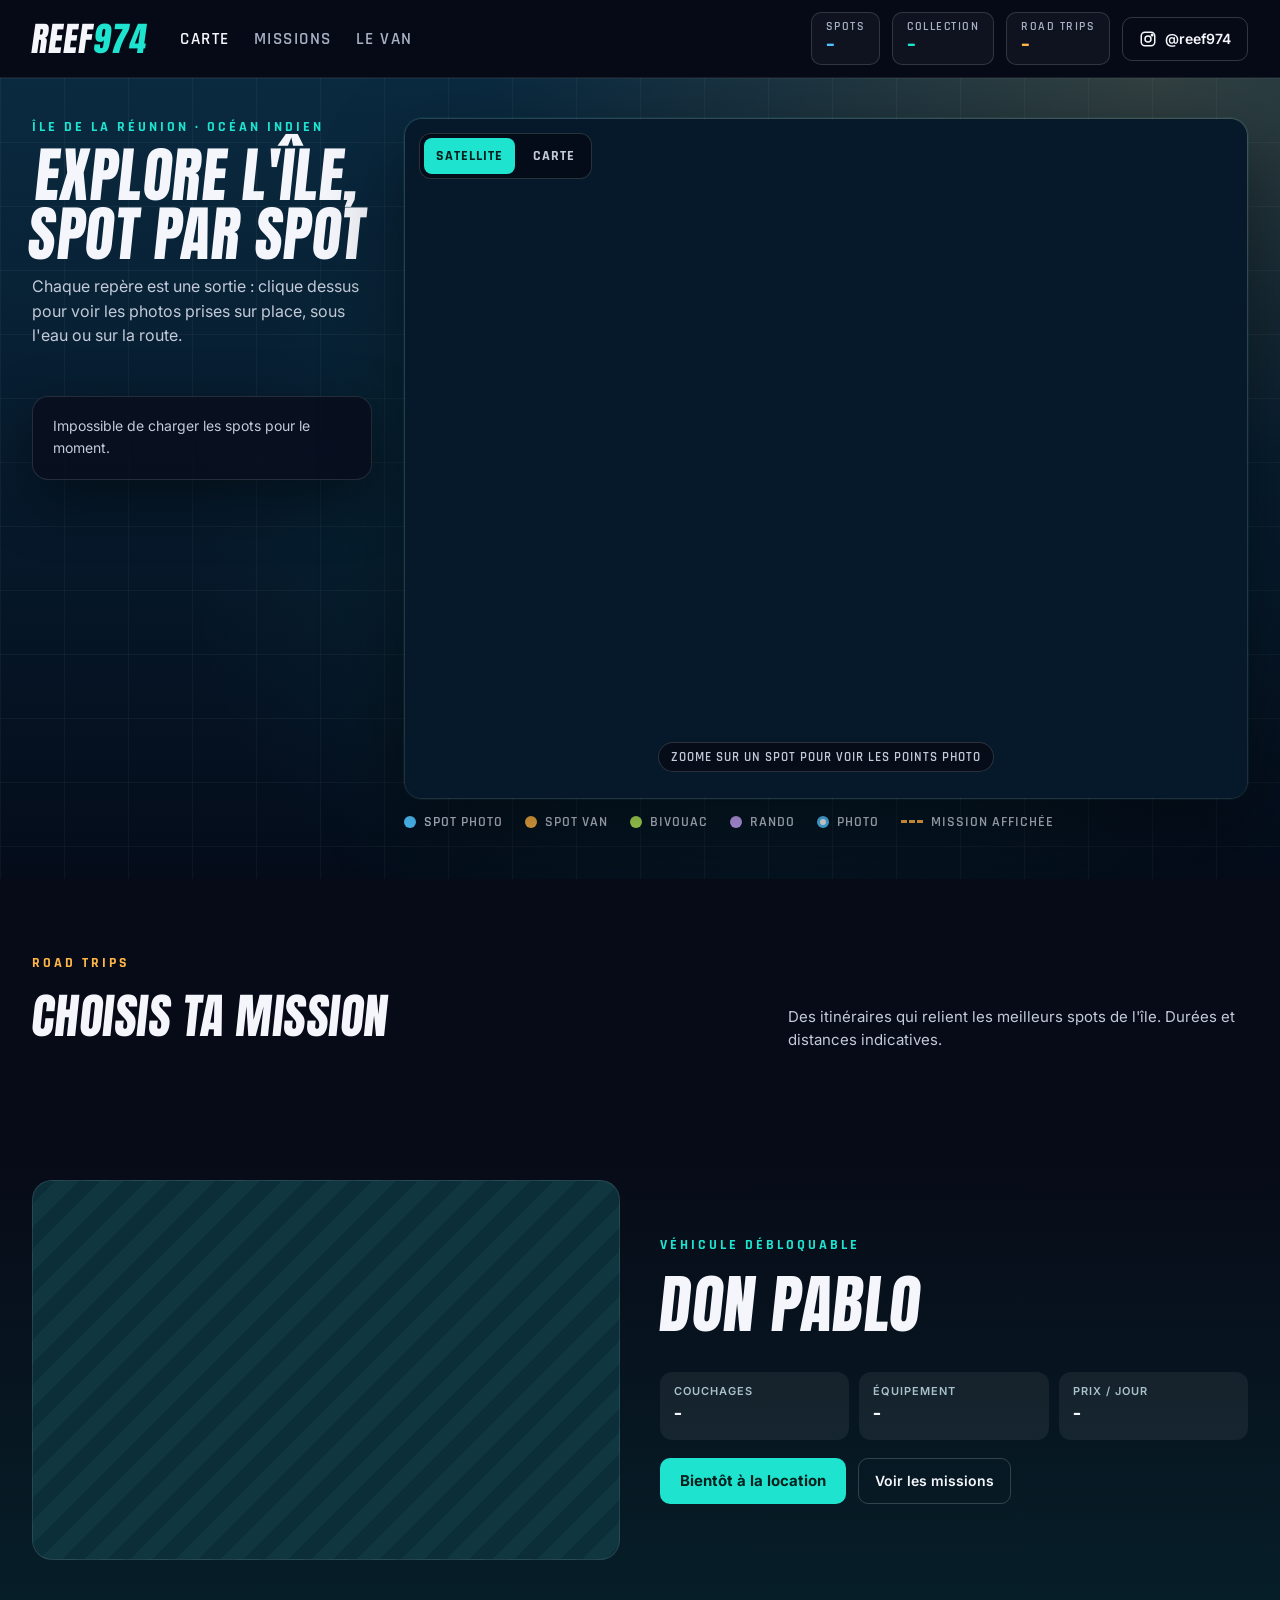
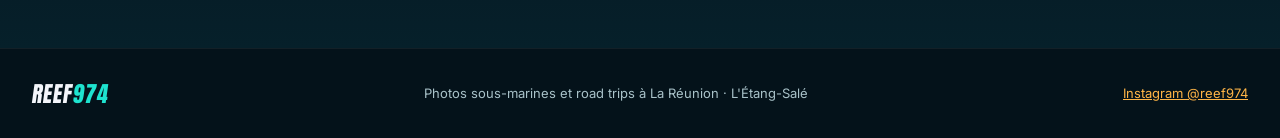
==== commit 3e4d468b: "Carte zoomable précise (satellite/carte), points photo, premières photos et vidéos au Bassin Pirogue" ====
--- a/index.html
+++ b/index.html
@@ -8,6 +8,7 @@
 <link rel="preconnect" href="https://fonts.googleapis.com">
 <link rel="preconnect" href="https://fonts.gstatic.com" crossorigin>
 <link href="https://fonts.googleapis.com/css2?family=Anton&family=Inter:wght@400;500;600;700&family=Rajdhani:wght@500;600;700&display=swap" rel="stylesheet">
+<link rel="stylesheet" href="vendor/leaflet/leaflet.css">
 <link rel="stylesheet" href="css/style.css">
 </head>
 <body>
@@ -47,128 +48,20 @@
       </div>
 
       <div class="map-col">
-        <div class="map">
-<svg id="map-svg" viewBox="-140 -120 1240 1110" style="position: absolute; inset: 0; width: 100%; height: 100%; overflow: visible" role="img" aria-label="Carte détaillée de La Réunion : fonds marins, barrière de corail, cirques, volcans, routes et spots">
-<defs><radialGradient id="r974hi1" cx="50%" cy="50%" r="50%"><stop offset="0%" stop-color="#cdb98a"></stop><stop offset="40%" stop-color="#6f7650"></stop><stop offset="100%" stop-color="#2a5a3c" stop-opacity="0"></stop></radialGradient><radialGradient id="r974hi2" cx="50%" cy="50%" r="50%"><stop offset="0%" stop-color="#b8735a"></stop><stop offset="40%" stop-color="#6e5a48"></stop><stop offset="100%" stop-color="#2a5a3c" stop-opacity="0"></stop></radialGradient><linearGradient id="r974land" x1="0" y1="0" x2="1" y2="1"><stop offset="0%" stop-color="#3a7a50"></stop><stop offset="55%" stop-color="#2a6243"></stop><stop offset="100%" stop-color="#1f4c38"></stop></linearGradient><filter id="r974glow" x="-30%" y="-30%" width="160%" height="160%"><feGaussianBlur stdDeviation="6"></feGaussianBlur></filter></defs>
-<path d="M19,124 L-8,146 L-31,173 L-46,199 L-57,228 L-65,258 L-70,296 L-70,333 L-65,365 L-55,400 L-38,439 L-18,473 L21,530 L30,588 L49,636 L72,672 L114,726 L134,758 L165,788 L199,807 L220,814 L242,818 L272,842 L308,861 L359,882 L407,898 L441,922 L477,940 L525,956 L576,964 L627,966 L665,962 L708,966 L743,964 L795,953 L843,933 L884,933 L922,927 L954,916 L981,901 L1007,880 L1028,857 L1048,821 L1062,779 L1069,735 L1068,688 L1089,597 L1106,535 L1110,485 L1107,456 L1102,432 L1086,393 L1061,357 L1030,329 L980,301 L967,283 L950,264 L944,239 L931,212 L918,192 L898,169 L886,123 L868,85 L836,42 L804,9 L783,-9 L760,-24 L735,-35 L673,-52 L641,-68 L609,-77 L550,-82 L521,-87 L486,-86 L451,-96 L420,-101 L359,-100 L325,-97 L291,-89 L258,-78 L225,-61 L181,-34 L152,-30 L127,-23 L107,-14 L82,2 L55,27 L34,59 L22,94 L19,124" fill="#1a6f9a" fill-opacity="0.1" stroke="#7fe3ff" stroke-opacity="0.1" stroke-width="1.2"></path>
-<path d="M82,163 L58,176 L38,192 L23,210 L10,234 L0,262 L-5,291 L-5,324 L-2,352 L7,382 L21,412 L86,509 L91,563 L97,586 L107,607 L125,635 L169,691 L185,717 L204,736 L218,745 L235,751 L273,756 L294,777 L316,792 L381,821 L436,838 L473,865 L499,879 L533,891 L573,898 L630,900 L665,896 L709,901 L754,896 L787,887 L829,868 L883,868 L919,860 L950,844 L975,819 L988,796 L999,760 L1004,726 L1003,680 L1023,590 L1043,518 L1045,481 L1039,447 L1028,421 L1008,395 L982,375 L934,351 L912,318 L889,298 L886,271 L878,249 L864,229 L836,199 L828,153 L814,121 L789,87 L763,59 L747,45 L728,33 L711,25 L648,9 L623,-5 L596,-13 L539,-17 L514,-22 L480,-19 L446,-31 L419,-36 L361,-35 L334,-33 L303,-25 L278,-15 L240,5 L203,29 L178,31 L156,36 L136,44 L120,55 L102,73 L89,97 L84,119 L82,163" fill="#1d84aa" fill-opacity="0.14" stroke="#7fe3ff" stroke-opacity="0.1" stroke-width="1.2"></path>
-<path d="M125,192 L79,216 L66,228 L56,242 L46,265 L41,290 L39,318 L43,343 L51,370 L61,392 L129,496 L134,550 L139,567 L147,586 L165,613 L203,662 L220,689 L231,700 L251,708 L298,712 L318,739 L341,755 L398,779 L455,797 L497,827 L520,839 L544,847 L573,853 L632,855 L666,849 L698,855 L743,853 L772,845 L819,824 L872,824 L901,818 L921,809 L939,792 L948,776 L956,749 L960,720 L957,688 L959,671 L980,579 L999,511 L1000,485 L995,459 L986,439 L973,424 L954,411 L902,385 L876,345 L864,335 L848,327 L845,319 L843,289 L839,273 L827,255 L794,219 L787,173 L778,149 L759,121 L720,81 L694,67 L628,50 L607,38 L587,31 L535,28 L506,23 L480,27 L436,13 L416,9 L362,10 L338,12 L317,18 L289,29 L219,72 L172,78 L156,84 L144,93 L135,104 L130,117 L129,128 L131,139 L127,160 L129,178 L125,192" fill="#2399b8" fill-opacity="0.2" stroke="#7fe3ff" stroke-opacity="0.1" stroke-width="1.2"></path>
-<path d="M162,139 L154,152 L155,186 L146,208 L133,218 L94,238 L84,246 L77,258 L67,290 L66,330 L73,356 L84,379 L153,486 L160,544 L168,570 L182,592 L224,646 L244,678 L257,683 L313,688 L333,718 L352,731 L407,755 L466,774 L512,806 L527,814 L547,821 L572,826 L631,829 L667,822 L694,829 L735,828 L758,822 L814,799 L883,796 L902,790 L915,780 L923,768 L930,744 L934,719 L931,689 L933,667 L954,573 L973,508 L974,488 L970,466 L965,454 L957,444 L941,434 L885,405 L856,362 L828,347 L820,325 L818,295 L815,282 L770,229 L761,179 L755,161 L739,138 L708,105 L684,91 L620,75 L598,62 L581,57 L533,54 L506,49 L477,53 L418,36 L363,35 L335,40 L308,49 L277,65 L228,97 L215,100 L185,102 L168,108 L159,115 L155,122 L156,132 L162,139" fill="#33c9cf" fill-opacity="0.32" stroke="#7fe3ff" stroke-opacity="0.25" stroke-width="1.2"></path>
-<g font-family="Rajdhani, sans-serif" font-weight="600" font-size="13" letter-spacing="1" fill="#9fdcf0" fill-opacity=".75">
-<text x="78" y="248" text-anchor="end">-20 m</text>
-<text x="59" y="228" text-anchor="end">-100 m</text>
-<text x="22" y="203" text-anchor="end">-500 m</text>
-<text x="-36" y="173" text-anchor="end">-1000 m</text>
-<text x="807" y="228" text-anchor="start">-100 m</text>
-<text x="846" y="203" text-anchor="start">-500 m</text>
-<text x="908" y="173" text-anchor="start">-1000 m</text>
-</g>
-<g fill="none" stroke="#9fdcf0" stroke-opacity=".22" stroke-width="1.5" stroke-linecap="round">
-<path d="M84,14 q6,-5 12,0 t12,0"></path>
-<path d="M133,892 q6,-5 12,0 t12,0"></path>
-<path d="M918,-7 q6,-5 12,0 t12,0"></path>
-<path d="M983,826 q6,-5 12,0 t12,0"></path>
-<path d="M839,-54 q6,-5 12,0 t12,0"></path>
-<path d="M1057,109 q6,-5 12,0 t12,0"></path>
-<path d="M947,8 q6,-5 12,0 t12,0"></path>
-<path d="M-47,145 q6,-5 12,0 t12,0"></path>
-<path d="M-69,646 q6,-5 12,0 t12,0"></path>
-<path d="M937,922 q6,-5 12,0 t12,0"></path>
-<path d="M747,927 q6,-5 12,0 t12,0"></path>
-<path d="M-99,209 q6,-5 12,0 t12,0"></path>
-<path d="M330,929 q6,-5 12,0 t12,0"></path>
-<path d="M271,-90 q6,-5 12,0 t12,0"></path>
-<path d="M-67,81 q6,-5 12,0 t12,0"></path>
-<path d="M125,-37 q6,-5 12,0 t12,0"></path>
-<path d="M-55,80 q6,-5 12,0 t12,0"></path>
-<path d="M174,967 q6,-5 12,0 t12,0"></path>
-<path d="M-83,172 q6,-5 12,0 t12,0"></path>
-<path d="M47,-45 q6,-5 12,0 t12,0"></path>
-<path d="M129,835 q6,-5 12,0 t12,0"></path>
-<path d="M942,889 q6,-5 12,0 t12,0"></path>
-<path d="M197,887 q6,-5 12,0 t12,0"></path>
-<path d="M1008,-20 q6,-5 12,0 t12,0"></path>
-<path d="M1026,929 q6,-5 12,0 t12,0"></path>
-<path d="M941,37 q6,-5 12,0 t12,0"></path>
-<path d="M-49,79 q6,-5 12,0 t12,0"></path>
-<path d="M138,-96 q6,-5 12,0 t12,0"></path>
-<path d="M968,-86 q6,-5 12,0 t12,0"></path>
-<path d="M914,24 q6,-5 12,0 t12,0"></path>
-<path d="M-89,-63 q6,-5 12,0 t12,0"></path>
-<path d="M-108,796 q6,-5 12,0 t12,0"></path>
-<path d="M857,-9 q6,-5 12,0 t12,0"></path>
-<path d="M1020,2 q6,-5 12,0 t12,0"></path>
-<path d="M78,835 q6,-5 12,0 t12,0"></path>
-<path d="M718,-94 q6,-5 12,0 t12,0"></path>
-<path d="M-23,54 q6,-5 12,0 t12,0"></path>
-<path d="M-93,-78 q6,-5 12,0 t12,0"></path>
-<path d="M1000,788 q6,-5 12,0 t12,0"></path>
-<path d="M1005,70 q6,-5 12,0 t12,0"></path>
-<path d="M777,936 q6,-5 12,0 t12,0"></path>
-<path d="M1056,862 q6,-5 12,0 t12,0"></path>
-</g>
-<g><ellipse cx="-95" cy="470" rx="50" ry="110" fill="none" stroke="#c9f1ff" stroke-opacity=".35" stroke-width="1.5" stroke-dasharray="4 6"></ellipse><path d="M-107,455 c8,-14 24,-14 30,-2 c-8,0 -12,6 -14,14 c-2,-8 -8,-12 -16,-12z M-92,467 l0,22" fill="none" stroke="#c9f1ff" stroke-opacity=".8" stroke-width="2" stroke-linecap="round" stroke-linejoin="round"></path><text x="-95" y="520" text-anchor="middle" font-family="Rajdhani, sans-serif" font-weight="700" font-size="13" letter-spacing="1.5" fill="#c9f1ff" fill-opacity=".85">BALEINES</text><text x="-95" y="536" text-anchor="middle" font-family="Rajdhani, sans-serif" font-weight="600" font-size="12" letter-spacing="1" fill="#c9f1ff" fill-opacity=".7">JUIN – OCT.</text></g>
-<path d="M55,270 L49,318 L57,357 L73,392 L139,492 L145,553 L150,570 L159,587 L211,656 L228,683 L237,692 L246,697 L262,700 L320,700 L320,675 L262,670 L254,667 L235,638 L185,571 L174,547 L170,496 L166,480 L153,456 L98,376 L85,347 L79,313 L82,288 L87,270 L55,270Z" fill="#1ee3cf" fill-opacity=".10" stroke="#1ee3cf" stroke-opacity=".55" stroke-width="1.2" stroke-dasharray="5 4"></path>
-<path d="M879,418 L874,414 L868,407 L864,400 L854,383 L846,372 L839,367 L828,362 L821,359 L817,356 L815,353 L811,343 L806,328 L805,317 L804,297 L802,288 L799,283 L794,278 L768,251 L763,244 L758,237 L756,231 L754,223 L752,213 L749,191 L747,182 L745,174 L743,168 L739,162 L735,155 L729,147 L702,119 L696,113 L686,107 L679,104 L669,101 L656,98 L633,93 L615,88 L608,85 L599,79 L592,75 L585,72 L579,70 L565,69 L532,68 L523,67 L512,63 L506,63 L499,63 L491,66 L486,67 L479,67 L474,67 L460,64 L429,53 L421,51 L413,49 L388,49 L364,49 L355,50 L347,52 L330,56 L322,58 L306,65 L291,73 L271,85 L244,104 L234,110 L223,113 L217,114 L191,115 L183,117 L177,119 L171,123 L169,125 L169,127 L173,131 L175,134 L176,136 L176,143 L174,146 L169,152 L168,155 L167,162 L169,169 L169,175 L169,184 L168,191 L166,198 L164,205 L161,211 L157,216 L155,219 L148,225 L144,228 L134,233 L122,238 L111,243 L106,246 L98,252 L93,258 L88,268 L84,278 L82,288 L80,306 L80,320 L82,335 L86,351 L94,368 L101,380 L117,404 L153,456 L161,470 L166,480 L168,484 L170,496 L171,522 L173,542 L177,555 L180,563 L185,571 L193,584 L206,600 L227,627 L239,643 L244,651 L250,662 L252,666 L255,668 L259,669 L309,673 L316,674 L319,675 L322,677 L324,679 L333,694 L344,708 L349,713 L356,718 L380,729 L412,742 L437,751 L460,757 L471,761 L477,764 L487,770 L511,789 L526,798 L536,803 L547,807 L558,810 L570,812 L582,814 L596,815 L613,815 L631,815 L643,814 L650,812 L659,809 L662,808 L668,808 L674,809 L685,813 L695,815 L712,815 L733,814 L744,812 L753,809 L768,803 L795,791 L803,787 L810,785 L817,784 L825,783 L835,783 L865,784 L880,782 L889,780 L896,778 L902,774 L907,769 L910,762 L914,752 L917,737 L919,726 L920,718 L920,711 L918,697 L917,685 L918,674 L920,664 L929,619 L941,570 L947,544 L955,521 L958,512 L960,499 L960,488 L959,477 L956,467 L952,459 L948,455 L939,449 L930,444 L897,428 L879,418Z" fill="url(#r974land)" stroke="#e9f6ee" stroke-opacity=".7" stroke-width="2.2" stroke-linejoin="round"></path>
-<ellipse cx="438" cy="406" rx="260" ry="220" fill="url(#r974hi1)" opacity=".85"></ellipse>
-<ellipse cx="765" cy="625" rx="175" ry="155" fill="url(#r974hi2)" opacity=".85"></ellipse>
-<path d="M122,278 L117,292 L114,315 L122,346 L198,465 L204,488 L208,536 L213,551 L276,636 L319,639 L336,644 L350,655 L367,681 L373,687 L424,709 L485,729 L507,741 L543,767 L572,777 L629,780 L668,773 L697,780 L722,780 L742,776 L782,758 L803,751 L879,747 L885,720 L882,689 L884,663 L907,561 L924,501 L924,481 L856,444 L840,428 L822,398 L801,388 L790,378 L782,363 L773,339 L769,303 L738,269 L725,248 L719,230 L711,183 L689,156 L669,138 L605,121 L572,105 L528,103 L505,98 L488,102 L469,102 L409,84 L366,84 L346,87 L316,100 L253,139 L232,147 L210,149 L204,165 L204,185 L201,204 L186,236 L175,248 L163,257 L122,278Z M155,306 L155,319 L162,336 L216,416 L236,453 L244,483 L248,531 L298,597 L328,600 L353,608 L378,627 L397,654 L444,674 L501,692 L529,707 L561,732 L577,737 L627,740 L647,735 L668,733 L688,735 L705,741 L721,740 L791,713 L814,709 L844,708 L842,679 L846,650 L868,552 L882,504 L847,486 L827,473 L808,452 L794,429 L771,415 L755,397 L745,379 L735,354 L730,319 L703,289 L688,264 L681,240 L675,200 L651,174 L593,160 L561,144 L506,140 L486,142 L464,141 L439,136 L404,124 L356,126 L329,138 L275,173 L244,185 L237,222 L220,258 L194,284 L155,306Z M210,328 L254,392 L275,428 L286,461 L291,514 L293,517 L322,554 L358,561 L385,574 L412,596 L428,619 L459,631 L519,651 L548,666 L583,692 L593,694 L620,695 L650,689 L668,688 L715,695 L763,674 L798,666 L807,616 L828,527 L807,514 L789,499 L761,463 L731,440 L717,421 L698,383 L686,339 L661,308 L647,282 L638,254 L632,219 L627,214 L580,203 L547,188 L506,185 L481,187 L461,186 L434,181 L397,169 L365,170 L285,218 L273,255 L257,283 L236,307 L210,328Z M277,337 L307,383 L325,420 L335,455 L340,496 L349,508 L376,515 L413,533 L431,546 L461,579 L518,597 L548,609 L575,625 L603,645 L613,645 L644,639 L665,638 L709,643 L754,625 L771,549 L744,524 L725,499 L694,473 L672,444 L654,407 L639,362 L618,333 L602,305 L587,257 L556,247 L535,238 L506,236 L481,237 L455,236 L424,230 L388,219 L379,219 L327,253 L305,300 L277,337Z M372,290 L345,340 L361,367 L377,400 L387,435 L392,462 L417,473 L442,486 L467,504 L495,533 L537,545 L560,554 L589,569 L619,588 L665,583 L702,586 L707,583 L710,568 L685,538 L656,512 L642,496 L620,465 L603,429 L589,387 L562,348 L542,301 L521,293 L448,291 L389,277 L372,290Z" fill="none" stroke="#ffffff" stroke-opacity=".10" stroke-width="1.2"></path>
-<g fill="none" stroke="#ffffff" stroke-opacity=".12" stroke-width="1.2"><ellipse cx="765" cy="625" rx="40" ry="35"></ellipse><ellipse cx="765" cy="625" rx="80" ry="70"></ellipse><ellipse cx="765" cy="625" rx="120" ry="106"></ellipse></g>
-<path d="M413,316 L407,298 L407,297 L397,280 L397,280 L396,279 L396,279 L381,271 L380,271 L379,270 L357,268 L356,268 L356,268 L355,268 L329,284 L328,284 L327,285 L323,292 L322,293 L314,316 L314,317 L313,317 L313,334 L313,334 L313,335 L314,336 L328,355 L329,355 L329,355 L330,356 L331,356 L355,358 L355,358 L356,358 L356,358 L356,358 L376,370 L377,370 L378,370 L378,370 L379,370 L379,370 L380,370 L399,355 L400,355 L418,338 L419,337 L419,337 L419,336 L419,336 L419,335 L419,335 L413,316 L413,316Z" fill="#173a2a" fill-opacity=".75" stroke="#e8dcb4" stroke-opacity=".55" stroke-width="1.6"></path>
-<path d="M562,346 L550,324 L550,323 L536,301 L536,300 L536,300 L535,299 L534,299 L534,299 L517,298 L517,298 L516,298 L498,303 L498,303 L479,308 L478,308 L478,309 L458,322 L458,323 L457,324 L457,324 L457,325 L456,347 L456,348 L456,349 L465,369 L465,370 L476,384 L476,384 L495,401 L495,401 L496,401 L496,402 L497,402 L498,401 L518,396 L518,396 L539,393 L539,393 L540,393 L540,393 L541,392 L541,392 L541,391 L541,390 L544,368 L544,368 L544,368 L544,368 L544,367 L544,367 L544,367 L545,367 L561,350 L562,349 L562,348 L562,348 L562,347 L562,347 L562,346Z" fill="#173a2a" fill-opacity=".75" stroke="#e8dcb4" stroke-opacity=".55" stroke-width="1.6"></path>
-<path d="M459,454 L459,454 L459,453 L464,437 L464,437 L464,436 L464,435 L464,435 L463,434 L463,434 L462,433 L444,425 L443,425 L443,425 L443,425 L429,412 L428,411 L427,411 L427,411 L426,411 L425,411 L405,418 L405,418 L404,418 L404,418 L404,418 L388,417 L387,417 L386,417 L386,417 L385,418 L371,432 L371,432 L370,433 L370,433 L365,452 L365,453 L365,453 L367,470 L367,471 L368,471 L368,472 L380,485 L381,486 L381,486 L382,486 L405,490 L405,490 L406,490 L406,490 L422,498 L423,499 L423,499 L424,499 L425,498 L425,498 L426,498 L447,481 L447,481 L456,473 L456,472 L457,472 L457,471 L457,471 L459,454Z" fill="#173a2a" fill-opacity=".75" stroke="#e8dcb4" stroke-opacity=".55" stroke-width="1.6"></path>
-<path d="M810,664 L810,664 L887,710 L887,710 L887,710 L920,700 L920,700 L920,700 L920,697 L920,696 L919,693 L919,693 L919,689 L919,689 L919,686 L919,685 L919,682 L919,682 L920,678 L920,678 L920,674 L920,674 L921,670 L921,670 L922,664 L922,664 L923,658 L923,658 L924,650 L925,650 L926,641 L926,641 L929,631 L929,631 L931,620 L931,620 L932,616 L932,616 L932,616 L929,574 L929,574 L929,574 L873,529 L873,529 L873,529 L831,544 L831,544 L831,544 L810,664 L810,664Z" fill="#2a2420" fill-opacity=".85" stroke="#ff8a4c" stroke-opacity=".35" stroke-width="1"></path>
-<path d="M760,619 L831,604 L915,604" fill="none" stroke="#ff8a4c" stroke-opacity=".35" stroke-width="1.4" stroke-dasharray="3 5"></path>
-<path d="M768,642 L845,649 L922,657" fill="none" stroke="#ff8a4c" stroke-opacity=".35" stroke-width="1.4" stroke-dasharray="3 5"></path>
-<path d="M775,589 L859,559 L915,559" fill="none" stroke="#ff8a4c" stroke-opacity=".35" stroke-width="1.4" stroke-dasharray="3 5"></path>
-<path d="M366,347 L296,287 L225,227 L169,181" fill="none" stroke="#7fd8ff" stroke-opacity=".5" stroke-width="1.6" stroke-linecap="round" stroke-linejoin="round"></path>
-<path d="M493,362 L563,302 L634,257 L690,211" fill="none" stroke="#7fd8ff" stroke-opacity=".5" stroke-width="1.6" stroke-linecap="round" stroke-linejoin="round"></path>
-<path d="M422,468 L394,559 L366,649 L352,710" fill="none" stroke="#7fd8ff" stroke-opacity=".5" stroke-width="1.6" stroke-linecap="round" stroke-linejoin="round"></path>
-<path d="M591,619 L606,710 L634,815" fill="none" stroke="#7fd8ff" stroke-opacity=".5" stroke-width="1.6" stroke-linecap="round" stroke-linejoin="round"></path>
-<path d="M634,438 L718,393 L775,362" fill="none" stroke="#7fd8ff" stroke-opacity=".5" stroke-width="1.6" stroke-linecap="round" stroke-linejoin="round"></path>
-<path d="M465,257 L422,181 L394,91" fill="none" stroke="#7fd8ff" stroke-opacity=".5" stroke-width="1.6" stroke-linecap="round" stroke-linejoin="round"></path>
-<path d="M182,127 L184,133 L185,144 L176,158 L178,185 L170,211 L164,222 L153,232 L115,251 L100,263 L90,290 L89,326 L95,348 L104,368 L160,451 L175,477 L179,494 L182,541 L188,560 L204,584 L243,633 L260,660 L323,667 L332,673 L350,702 L361,710 L415,733 L475,753 L531,790 L549,798 L571,803 L630,806 L668,799 L696,806 L728,805 L750,801 L808,777 L825,774 L874,774 L889,771 L898,765 L904,753 L910,728 L908,685 L912,656 L935,558 L950,504 L951,489 L948,473 L944,464 L937,458 L871,423 L860,412 L840,378 L818,368 L810,361 L797,330 L794,292 L752,244 L746,229 L740,188 L735,172 L722,153 L695,124 L676,112 L613,97 L580,80 L526,76 L506,72 L475,76 L419,59 L395,58 L356,59 L333,64 L303,77 L237,118 L219,123 L182,127" fill="none" stroke="#f4e9c8" stroke-opacity=".45" stroke-width="2" stroke-linejoin="round"></path>
-<path d="M437,755 L479,680 L535,589 L577,529 L634,438 L690,362 L760,317" fill="none" stroke="#f4e9c8" stroke-opacity=".38" stroke-width="1.6" stroke-dasharray="6 4" stroke-linecap="round"></path>
-<path d="M338,695 L366,589 L394,529 L422,461" fill="none" stroke="#f4e9c8" stroke-opacity=".38" stroke-width="1.6" stroke-dasharray="6 4" stroke-linecap="round"></path>
-<path d="M169,242 L211,302 L253,332 L300,362" fill="none" stroke="#f4e9c8" stroke-opacity=".38" stroke-width="1.6" stroke-dasharray="6 4" stroke-linecap="round"></path>
-<path d="M563,544 L634,559 L690,574 L732,581" fill="none" stroke="#f4e9c8" stroke-opacity=".38" stroke-width="1.6" stroke-dasharray="6 4" stroke-linecap="round"></path>
-<path d="M183,211 L183,332 L197,438 L225,559 L282,649" fill="none" stroke="#f4e9c8" stroke-opacity=".38" stroke-width="1.6" stroke-dasharray="6 4" stroke-linecap="round"></path>
-<path d="M676,211 L606,272 L535,317 L493,347" fill="none" stroke="#f4e9c8" stroke-opacity=".38" stroke-width="1.6" stroke-dasharray="6 4" stroke-linecap="round"></path>
-<path d="M88,250 L78,268 L72,290 L70,317 L74,341 L82,363 L91,381 L145,461 L158,484 L161,497 L165,544 L172,568 L186,589 L228,643 L247,673 L252,677 L258,678 L300,681 M383,740 L422,755 L458,765 L470,770" fill="none" stroke="#f6fff9" stroke-opacity=".85" stroke-width="2.4" stroke-dasharray="1 5" stroke-linecap="round"></path>
-
-
-<path d="M429,413 L438,397 L447,413Z" fill="#fff4d6" fill-opacity=".9"></path>
-<path d="M756,632 L765,616 L774,632Z" fill="#fff4d6" fill-opacity=".9"></path>
-<g font-family="Rajdhani, sans-serif" font-weight="700" letter-spacing="1.5"><text x="452" y="386" font-size="13" fill="#fff4d6">PITON DES NEIGES</text><text x="452" y="400" font-size="12" fill="#fff4d6" fill-opacity=".75">3070 M</text><text x="705" y="663" font-size="13" fill="#ffd9c4">PITON DE LA FOURNAISE</text><text x="705" y="677" font-size="12" fill="#ffd9c4" fill-opacity=".75">2632 M</text></g>
-<g font-family="Rajdhani, sans-serif" font-weight="600" font-style="italic" font-size="13" letter-spacing="2" fill="#efe4c0" fill-opacity=".8"><text x="300" y="330">MAFATE</text><text x="478" y="352">SALAZIE</text><text x="352" y="484">CILAOS</text><text x="868" y="592" fill="#ffb08a">GRAND BRÛLÉ</text><text x="186" y="640" text-anchor="end" fill="#7ff0e2" font-style="normal" font-size="12">RÉSERVE MARINE</text><text x="92" y="440" text-anchor="end" fill="#f6fff9" font-size="12" font-style="normal">BARRIÈRE DE CORAIL</text></g>
-<g font-family="Rajdhani, sans-serif" font-weight="700" font-size="14" letter-spacing="1.5" fill="#f4f6fb" fill-opacity=".85">
-<circle cx="394" cy="76" r="3.2" fill="#f4f6fb"></circle><text x="387" y="60" text-anchor="middle">SAINT-DENIS</text>
-<circle cx="169" cy="166" r="3.2" fill="#f4f6fb"></circle><text x="151" y="158" text-anchor="end">LE PORT</text>
-<circle cx="141" cy="272" r="3.2" fill="#f4f6fb"></circle><text x="121" y="269" text-anchor="end">SAINT-PAUL</text>
-<circle cx="77" cy="332" r="3.2" fill="#f4f6fb"></circle><text x="56" y="332" text-anchor="end">SAINT-GILLES</text>
-<circle cx="169" cy="513" r="3.2" fill="#f4f6fb"></circle><text x="148" y="523" text-anchor="end">SAINT-LEU</text>
-<circle cx="268" cy="657" r="3.2" fill="#f4f6fb"></circle><text x="252" y="677" text-anchor="end">L'ÉTANG-SALÉ</text>
-<circle cx="338" cy="695" r="3.2" fill="#f4f6fb"></circle><text x="326" y="718" text-anchor="end">SAINT-LOUIS</text>
-<circle cx="437" cy="770" r="3.2" fill="#f4f6fb"></circle><text x="432" y="796" text-anchor="middle">SAINT-PIERRE</text>
-<circle cx="486" cy="680" r="3.2" fill="#f4f6fb"></circle><text x="483" y="707" text-anchor="middle">LE TAMPON</text>
-<circle cx="634" cy="831" r="3.2" fill="#f4f6fb"></circle><text x="640" y="857" text-anchor="middle">SAINT-JOSEPH</text>
-<circle cx="845" cy="800" r="3.2" fill="#f4f6fb"></circle><text x="860" y="822" text-anchor="start">SAINT-PHILIPPE</text>
-<circle cx="880" cy="453" r="3.2" fill="#f4f6fb"></circle><text x="902" y="459" text-anchor="start">SAINTE-ROSE</text>
-<circle cx="760" cy="310" r="3.2" fill="#f4f6fb"></circle><text x="780" y="305" text-anchor="start">SAINT-BENOÎT</text>
-<circle cx="683" cy="196" r="3.2" fill="#f4f6fb"></circle><text x="696" y="183" text-anchor="start">SAINT-ANDRÉ</text>
-<circle cx="535" cy="98" r="3.2" fill="#f4f6fb"></circle><text x="536" y="81" text-anchor="middle">SAINTE-MARIE</text>
-</g>
-<g transform="translate(-60,-40)" aria-hidden="true"><circle r="40" fill="rgba(7,11,23,.75)" stroke="#f4f6fb" stroke-opacity=".35" stroke-width="1.5"></circle><circle r="30" fill="none" stroke="#f4f6fb" stroke-opacity=".15"></circle><path d="M0,-32 L7,0 L0,6 L-7,0Z" fill="var(--accent)"></path><path d="M0,32 L7,0 L0,-6 L-7,0Z" fill="#f4f6fb" fill-opacity=".6"></path><text y="-48" text-anchor="middle" font-family="Rajdhani, sans-serif" font-weight="700" font-size="16" fill="#f4f6fb">N</text></g>
-<g transform="translate(820,960)" font-family="Rajdhani, sans-serif" font-weight="700" font-size="13" fill="#f4f6fb"><path d="M0,0 L136,0" stroke="#f4f6fb" stroke-width="3"></path><path d="M0,-6 L0,6 M68,-4 L68,4 M136,-6 L136,6" stroke="#f4f6fb" stroke-width="2"></path><text x="146" y="5">10 KM</text></g>
-<g id="mission-layer"></g></svg>
-          <div id="markers"></div>
-          <div class="mission-tag" id="mission-tag" hidden></div>
+        <div class="map-frame">
+          <div class="map" id="map" role="region" aria-label="Carte interactive de La Réunion"></div>
+          <div class="map-layers" role="group" aria-label="Fond de carte">
+            <button type="button" class="layer-btn" data-layer="sat" aria-pressed="true">Satellite</button>
+            <button type="button" class="layer-btn" data-layer="dark" aria-pressed="false">Carte</button>
+          </div>
+          <p class="map-hint">Zoome sur un spot pour voir les points photo</p>
         </div>
         <div class="legend">
           <span><i style="--c: var(--photo)"></i>Spot photo</span>
           <span><i style="--c: var(--van)"></i>Spot van</span>
           <span><i style="--c: var(--bivouac)"></i>Bivouac</span>
           <span><i style="--c: var(--rando)"></i>Rando</span>
+          <span><i class="pd"></i>Photo</span>
           <span><i class="dash"></i>Mission affichée</span>
         </div>
       </div>
@@ -225,6 +118,7 @@
   <div id="lb-body"></div>
 </dialog>
 
+<script src="vendor/leaflet/leaflet.js"></script>
 <script src="js/app.js"></script>
 </body>
 </html>
--- a/css/style.css
+++ b/css/style.css
@@ -85,19 +85,42 @@
 .btn-outline { background: transparent; border: 2px solid var(--van); color: var(--van); }
 
 .map-col { flex: 999 1 560px; min-width: 0; display: flex; flex-direction: column; gap: 14px; }
-.map { position: relative; width: 100%; aspect-ratio: 1240 / 1110; }
-.map svg { position: absolute; inset: 0; width: 100%; height: 100%; overflow: visible; }
-.marker { position: absolute; transform: translate(-50%, -50%); width: 48px; height: 48px; padding: 0; border: 0; background: transparent; cursor: pointer; display: flex; align-items: center; justify-content: center; z-index: 2; }
+.map-frame { position: relative; width: 100%; aspect-ratio: 1240 / 1000; min-height: 420px; border-radius: 18px; overflow: hidden; border: 1px solid rgba(255,255,255,.12); box-shadow: 0 30px 80px rgba(0,0,0,.45), 0 0 0 1px rgba(30,227,207,.08); }
+.map { position: absolute; inset: 0; background: #06192b; font-family: "Inter", sans-serif; }
+.map.dark-base .leaflet-tile-pane { filter: hue-rotate(185deg) saturate(1.4) brightness(1.05); }
+.map.sat-base .leaflet-tile-pane { filter: saturate(1.15) contrast(1.05); }
+.map-layers { position: absolute; left: 14px; top: 14px; z-index: 500; display: flex; gap: 6px; padding: 4px; border-radius: 12px; background: rgba(7,11,23,.85); border: 1px solid rgba(255,255,255,.15); }
+.layer-btn { min-height: 36px; padding: 0 12px; border: 0; border-radius: 8px; background: transparent; color: var(--soft); font-family: var(--hud); font-weight: 700; font-size: 14px; letter-spacing: 1px; text-transform: uppercase; cursor: pointer; }
+.layer-btn[aria-pressed="true"] { background: var(--accent); color: var(--accent-ink); }
+.map-hint { position: absolute; left: 50%; bottom: 26px; transform: translateX(-50%); margin: 0; padding: 6px 12px; border-radius: 999px; background: rgba(7,11,23,.82); border: 1px solid rgba(255,255,255,.15); font-family: var(--hud); font-weight: 600; font-size: 13px; letter-spacing: 1px; text-transform: uppercase; color: var(--soft); pointer-events: none; z-index: 500; transition: opacity .3s; white-space: nowrap; }
+.map-frame.zoomed .map-hint { opacity: 0; }
+/* Leaflet habillé façon HUD */
+.leaflet-control-zoom.leaflet-bar { border: 1px solid rgba(255,255,255,.2) !important; border-radius: 12px; overflow: hidden; box-shadow: none; }
+.leaflet-control-zoom a { width: 44px !important; height: 44px !important; line-height: 44px !important; background: rgba(7,11,23,.88) !important; color: var(--text) !important; border-bottom-color: rgba(255,255,255,.12) !important; font-size: 22px !important; }
+.leaflet-control-zoom a:hover { color: var(--accent) !important; }
+.leaflet-control-attribution { background: rgba(7,11,23,.7) !important; color: var(--muted) !important; font-size: 10px !important; }
+.leaflet-control-attribution a { color: var(--soft) !important; }
+.leaflet-container a.leaflet-popup-close-button { color: var(--soft); }
+/* repères */
+.lf-icon { background: none; border: 0; }
+.marker { position: absolute; left: 50%; top: 50%; transform: translate(-50%, -50%); width: 48px; height: 48px; padding: 0; border: 0; background: transparent; cursor: pointer; display: flex; align-items: center; justify-content: center; }
 .marker .ring { position: absolute; width: 32px; height: 32px; border-radius: 50%; background: var(--c); animation: pulse 2.2s ease-out infinite; }
 .marker .dot { position: relative; width: 32px; height: 32px; border-radius: 50%; display: flex; align-items: center; justify-content: center; background: var(--c); color: #071018; border: 2px solid rgba(7,11,23,.85); box-shadow: 0 0 14px var(--c); transition: transform .15s; }
 .marker:hover .dot { transform: scale(1.12); }
-.marker[aria-pressed="true"] { z-index: 3; }
-.marker[aria-pressed="true"] .dot, .marker[aria-pressed="true"] .ring { width: 40px; height: 40px; }
-.marker[aria-pressed="true"] .dot { border: 3px solid #fff; box-shadow: 0 0 26px var(--c); }
-.marker:focus-visible { outline: 3px solid #fff; outline-offset: 2px; border-radius: 50%; }
-.mission-tag { position: absolute; transform: translate(-50%, 0); padding: 6px 12px; border-radius: 8px; background: rgba(7,11,23,.85); border: 1px solid rgba(255,181,71,.6); font-family: var(--hud); font-weight: 700; font-size: 13px; letter-spacing: 1.5px; color: var(--van); white-space: nowrap; text-transform: uppercase; pointer-events: none; }
-.route-glow { fill: none; stroke: var(--van); stroke-width: 10; stroke-opacity: .45; stroke-linecap: round; stroke-linejoin: round; filter: url(#r974glow); }
-.route { fill: none; stroke: var(--van); stroke-width: 4; stroke-dasharray: 14 6; stroke-linecap: round; stroke-linejoin: round; animation: dash 1.6s linear infinite; }
+.marker.on .dot, .marker.on .ring { width: 40px; height: 40px; }
+.marker.on .dot { border: 3px solid #fff; box-shadow: 0 0 26px var(--c); }
+.pdot { position: absolute; left: 50%; top: 50%; width: 30px; height: 30px; margin: -15px 0 0 -15px; padding: 0; border: 0; background: transparent; cursor: pointer; }
+.pdot::after { content: ""; position: absolute; inset: 8px; border-radius: 50%; background: #fff; border: 3px solid var(--photo); box-shadow: 0 0 10px var(--photo); transition: transform .15s; }
+.pdot:hover::after, .pdot:focus-visible::after { transform: scale(1.35); }
+.pdot .pthumb { position: absolute; left: 50%; bottom: 120%; transform: translateX(-50%); width: 132px; height: 99px; border-radius: 10px; overflow: hidden; border: 2px solid #fff; box-shadow: 0 10px 30px rgba(0,0,0,.5); opacity: 0; pointer-events: none; transition: opacity .15s; background: #0f2c44; }
+.pdot .pthumb img { width: 100%; height: 100%; object-fit: cover; }
+.pdot:hover .pthumb, .pdot:focus-visible .pthumb { opacity: 1; }
+.pdot .pvid { position: absolute; right: -2px; top: -2px; width: 14px; height: 14px; border-radius: 50%; background: var(--van); z-index: 1; }
+.mission-tip.leaflet-tooltip { background: rgba(7,11,23,.88); border: 1px solid rgba(255,181,71,.6); border-radius: 8px; color: var(--van); font-family: var(--hud); font-weight: 700; font-size: 13px; letter-spacing: 1.5px; text-transform: uppercase; box-shadow: none; }
+.mission-tip.leaflet-tooltip::before { display: none; }
+.route-glow { stroke: var(--van); stroke-opacity: .45; filter: drop-shadow(0 0 6px rgba(255,181,71,.8)); }
+.route { stroke-dasharray: 14 8; animation: dash 1.6s linear infinite; }
+.legend i.pd { width: 12px; height: 12px; border-radius: 50%; background: #fff; border: 3px solid var(--photo); }
 .legend { display: flex; flex-wrap: wrap; gap: 10px 22px; align-items: center; font-family: var(--hud); font-weight: 600; font-size: 14px; letter-spacing: 1px; color: var(--soft); text-transform: uppercase; }
 .legend span { display: inline-flex; align-items: center; gap: 8px; }
 .legend i { width: 12px; height: 12px; border-radius: 50%; background: var(--c); }
@@ -155,7 +178,7 @@
 .lb-head h2 { font-size: 28px; }
 .lb-grid { padding: 22px; display: grid; grid-template-columns: repeat(auto-fill, minmax(240px, 1fr)); gap: 16px; overflow: auto; max-height: calc(92vh - 80px); }
 .lb-grid figure { margin: 0; border-radius: 12px; overflow: hidden; background: #0f1830; border: 1px solid var(--line); }
-.lb-grid img { width: 100%; aspect-ratio: 4 / 3; object-fit: cover; }
+.lb-grid img, .lb-grid video { width: 100%; aspect-ratio: 4 / 3; object-fit: cover; display: block; background: #000; }
 .lb-grid figcaption { padding: 10px 12px; font-size: 13px; color: var(--soft); display: flex; flex-direction: column; gap: 2px; }
 .lb-grid figcaption b { color: var(--text); font-size: 14px; }
 .lb-empty { padding: 48px 22px; text-align: center; color: var(--soft); }
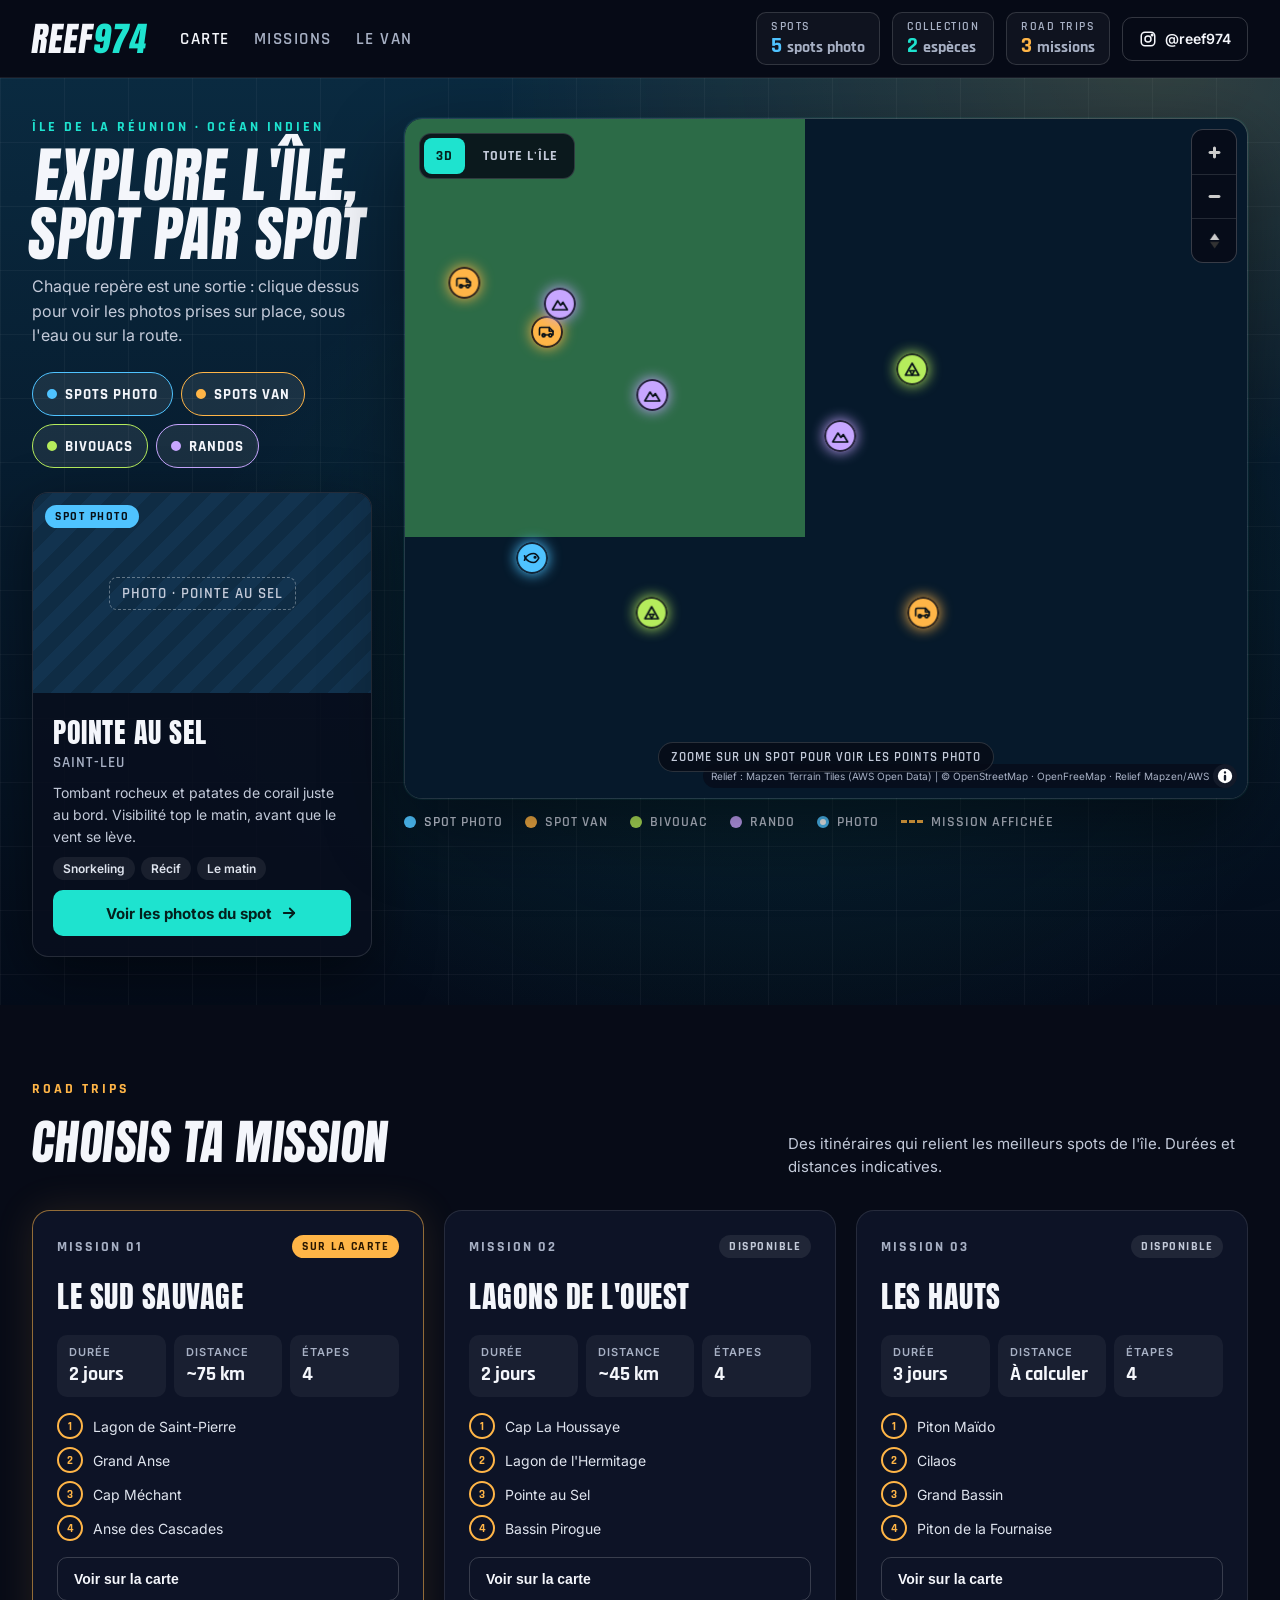
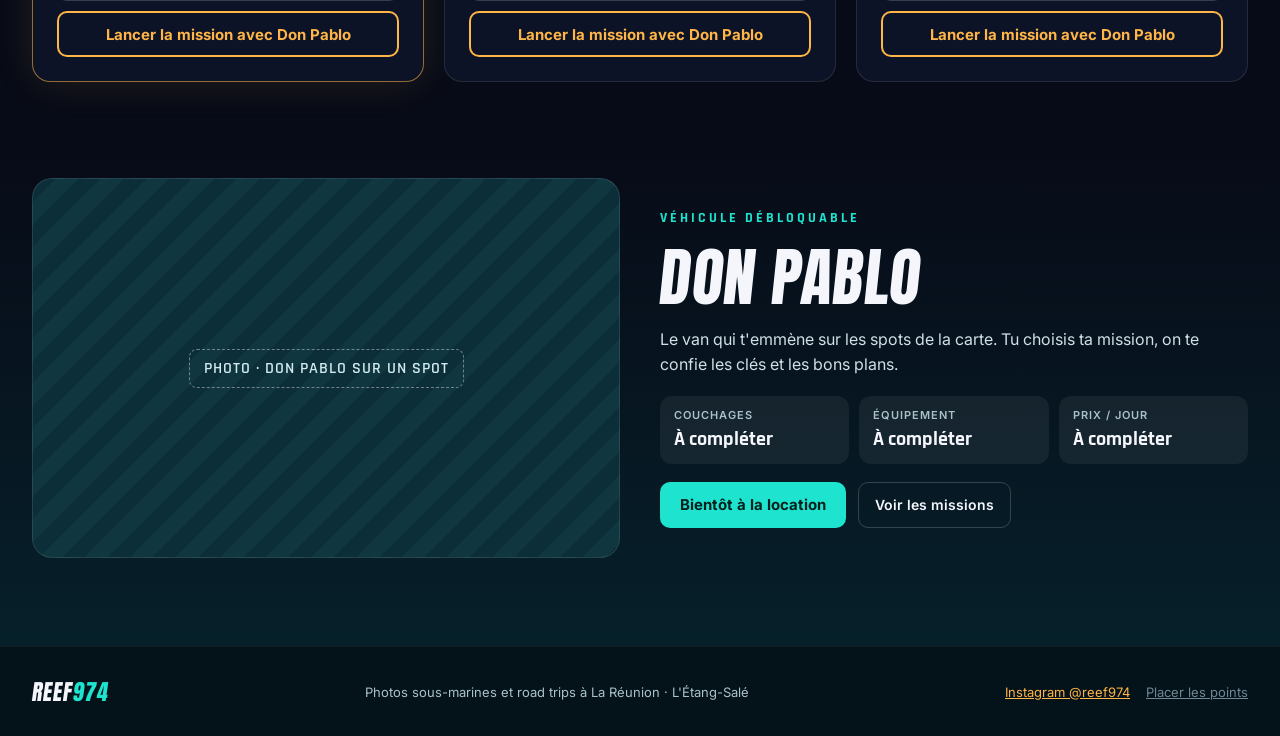
==== commit 4feaf5e4: "Carte au style Reef974 (MapLibre, relief 3D, bathymétrie) + outil Placer les points Co-Authored-By: " ====
--- a/index.html
+++ b/index.html
@@ -8,7 +8,7 @@
 <link rel="preconnect" href="https://fonts.googleapis.com">
 <link rel="preconnect" href="https://fonts.gstatic.com" crossorigin>
 <link href="https://fonts.googleapis.com/css2?family=Anton&family=Inter:wght@400;500;600;700&family=Rajdhani:wght@500;600;700&display=swap" rel="stylesheet">
-<link rel="stylesheet" href="vendor/leaflet/leaflet.css">
+<link rel="stylesheet" href="vendor/maplibre/maplibre-gl.css">
 <link rel="stylesheet" href="css/style.css">
 </head>
 <body>
@@ -50,9 +50,9 @@
       <div class="map-col">
         <div class="map-frame">
           <div class="map" id="map" role="region" aria-label="Carte interactive de La Réunion"></div>
-          <div class="map-layers" role="group" aria-label="Fond de carte">
-            <button type="button" class="layer-btn" data-layer="sat" aria-pressed="true">Satellite</button>
-            <button type="button" class="layer-btn" data-layer="dark" aria-pressed="false">Carte</button>
+          <div class="map-layers" role="group" aria-label="Vue de la carte">
+            <button type="button" class="layer-btn" id="view-3d" aria-pressed="true">3D</button>
+            <button type="button" class="layer-btn" id="view-island">Toute l'île</button>
           </div>
           <p class="map-hint">Zoome sur un spot pour voir les points photo</p>
         </div>
@@ -106,7 +106,7 @@
   <div class="wrap">
     <span class="logo">REEF<span>974</span></span>
     <span>Photos sous-marines et road trips à La Réunion · L'Étang-Salé</span>
-    <a data-instagram href="https://www.instagram.com/reef974">Instagram <span data-ig-name>@reef974</span></a>
+    <span class="row" style="gap:16px"><a data-instagram href="https://www.instagram.com/reef974">Instagram <span data-ig-name>@reef974</span></a><a href="placer.html" style="color:#6d8794">Placer les points</a></span>
   </div>
 </footer>
 
@@ -118,7 +118,8 @@
   <div id="lb-body"></div>
 </dialog>
 
-<script src="vendor/leaflet/leaflet.js"></script>
+<script src="vendor/maplibre/maplibre-gl.js"></script>
+<script src="js/map-style.js"></script>
 <script src="js/app.js"></script>
 </body>
 </html>
--- a/vendor/maplibre/maplibre-gl.css
+++ b/vendor/maplibre/maplibre-gl.css
@@ -0,0 +1 @@
+.maplibregl-map{font:12px/20px Helvetica Neue,Arial,Helvetica,sans-serif;overflow:hidden;position:relative;-webkit-tap-highlight-color:rgb(0 0 0/0)}.maplibregl-canvas{left:0;position:absolute;top:0}.maplibregl-map:fullscreen{height:100%;width:100%}.maplibregl-ctrl-group button.maplibregl-ctrl-compass{touch-action:none}.maplibregl-canvas-container.maplibregl-interactive,.maplibregl-ctrl-group button.maplibregl-ctrl-compass{cursor:grab;-webkit-user-select:none;-moz-user-select:none;user-select:none}.maplibregl-canvas-container.maplibregl-interactive.maplibregl-track-pointer{cursor:pointer}.maplibregl-canvas-container.maplibregl-interactive:active,.maplibregl-ctrl-group button.maplibregl-ctrl-compass:active{cursor:grabbing}.maplibregl-canvas-container.maplibregl-touch-zoom-rotate,.maplibregl-canvas-container.maplibregl-touch-zoom-rotate .maplibregl-canvas{touch-action:pan-x pan-y}.maplibregl-canvas-container.maplibregl-touch-drag-pan,.maplibregl-canvas-container.maplibregl-touch-drag-pan .maplibregl-canvas{touch-action:pinch-zoom}.maplibregl-canvas-container.maplibregl-touch-zoom-rotate.maplibregl-touch-drag-pan,.maplibregl-canvas-container.maplibregl-touch-zoom-rotate.maplibregl-touch-drag-pan .maplibregl-canvas{touch-action:none}.maplibregl-canvas-container.maplibregl-touch-drag-pan.maplibregl-cooperative-gestures,.maplibregl-canvas-container.maplibregl-touch-drag-pan.maplibregl-cooperative-gestures .maplibregl-canvas{touch-action:pan-x pan-y}.maplibregl-ctrl-bottom-left,.maplibregl-ctrl-bottom-right,.maplibregl-ctrl-top-left,.maplibregl-ctrl-top-right{pointer-events:none;position:absolute;z-index:2}.maplibregl-ctrl-top-left{left:0;top:0}.maplibregl-ctrl-top-right{right:0;top:0}.maplibregl-ctrl-bottom-left{bottom:0;left:0}.maplibregl-ctrl-bottom-right{bottom:0;right:0}.maplibregl-ctrl{clear:both;pointer-events:auto;transform:translate(0)}.maplibregl-ctrl-top-left .maplibregl-ctrl{float:left;margin:10px 0 0 10px}.maplibregl-ctrl-top-right .maplibregl-ctrl{float:right;margin:10px 10px 0 0}.maplibregl-ctrl-bottom-left .maplibregl-ctrl{float:left;margin:0 0 10px 10px}.maplibregl-ctrl-bottom-right .maplibregl-ctrl{float:right;margin:0 10px 10px 0}.maplibregl-ctrl-group{background:#fff;border-radius:4px}.maplibregl-ctrl-group:not(:empty){box-shadow:0 0 0 2px rgba(0,0,0,.1)}@media (forced-colors:active){.maplibregl-ctrl-group:not(:empty){box-shadow:0 0 0 2px ButtonText}}.maplibregl-ctrl-group button{background-color:transparent;border:0;box-sizing:border-box;cursor:pointer;display:block;height:29px;outline:none;padding:0;width:29px}.maplibregl-ctrl-group button+button{border-top:1px solid #ddd}.maplibregl-ctrl button .maplibregl-ctrl-icon{background-position:50%;background-repeat:no-repeat;display:block;height:100%;width:100%}@media (forced-colors:active){.maplibregl-ctrl-icon{background-color:transparent}.maplibregl-ctrl-group button+button{border-top:1px solid ButtonText}}.maplibregl-ctrl button::-moz-focus-inner{border:0;padding:0}.maplibregl-ctrl-attrib-button:focus,.maplibregl-ctrl-group button:focus{box-shadow:0 0 2px 2px #0096ff}.maplibregl-ctrl button:disabled{cursor:not-allowed}.maplibregl-ctrl button:disabled .maplibregl-ctrl-icon{opacity:.25}@media (hover:hover){.maplibregl-ctrl button:not(:disabled):hover{background-color:rgba(0,0,0,.05)}}.maplibregl-ctrl button:not(:disabled):active{background-color:rgba(0,0,0,.05)}.maplibregl-ctrl-group button:focus:focus-visible{box-shadow:0 0 2px 2px #0096ff}.maplibregl-ctrl-group button:focus:not(:focus-visible){box-shadow:none}.maplibregl-ctrl-group button:focus:first-child{border-radius:4px 4px 0 0}.maplibregl-ctrl-group button:focus:last-child{border-radius:0 0 4px 4px}.maplibregl-ctrl-group button:focus:only-child{border-radius:inherit}.maplibregl-ctrl button.maplibregl-ctrl-zoom-out .maplibregl-ctrl-icon{background-image:url("data:image/svg+xml;charset=utf-8,%3Csvg xmlns='http://www.w3.org/2000/svg' width='29' height='29' fill='%23333' viewBox='0 0 29 29'%3E%3Cpath d='M10 13c-.75 0-1.5.75-1.5 1.5S9.25 16 10 16h9c.75 0 1.5-.75 1.5-1.5S19.75 13 19 13z'/%3E%3C/svg%3E")}.maplibregl-ctrl button.maplibregl-ctrl-zoom-in .maplibregl-ctrl-icon{background-image:url("data:image/svg+xml;charset=utf-8,%3Csvg xmlns='http://www.w3.org/2000/svg' width='29' height='29' fill='%23333' viewBox='0 0 29 29'%3E%3Cpath d='M14.5 8.5c-.75 0-1.5.75-1.5 1.5v3h-3c-.75 0-1.5.75-1.5 1.5S9.25 16 10 16h3v3c0 .75.75 1.5 1.5 1.5S16 19.75 16 19v-3h3c.75 0 1.5-.75 1.5-1.5S19.75 13 19 13h-3v-3c0-.75-.75-1.5-1.5-1.5'/%3E%3C/svg%3E")}@media (forced-colors:active){.maplibregl-ctrl button.maplibregl-ctrl-zoom-out .maplibregl-ctrl-icon{background-image:url("data:image/svg+xml;charset=utf-8,%3Csvg xmlns='http://www.w3.org/2000/svg' width='29' height='29' fill='%23fff' viewBox='0 0 29 29'%3E%3Cpath d='M10 13c-.75 0-1.5.75-1.5 1.5S9.25 16 10 16h9c.75 0 1.5-.75 1.5-1.5S19.75 13 19 13z'/%3E%3C/svg%3E")}.maplibregl-ctrl button.maplibregl-ctrl-zoom-in .maplibregl-ctrl-icon{background-image:url("data:image/svg+xml;charset=utf-8,%3Csvg xmlns='http://www.w3.org/2000/svg' width='29' height='29' fill='%23fff' viewBox='0 0 29 29'%3E%3Cpath d='M14.5 8.5c-.75 0-1.5.75-1.5 1.5v3h-3c-.75 0-1.5.75-1.5 1.5S9.25 16 10 16h3v3c0 .75.75 1.5 1.5 1.5S16 19.75 16 19v-3h3c.75 0 1.5-.75 1.5-1.5S19.75 13 19 13h-3v-3c0-.75-.75-1.5-1.5-1.5'/%3E%3C/svg%3E")}}@media (forced-colors:active) and (prefers-color-scheme:light){.maplibregl-ctrl button.maplibregl-ctrl-zoom-out .maplibregl-ctrl-icon{background-image:url("data:image/svg+xml;charset=utf-8,%3Csvg xmlns='http://www.w3.org/2000/svg' width='29' height='29' viewBox='0 0 29 29'%3E%3Cpath d='M10 13c-.75 0-1.5.75-1.5 1.5S9.25 16 10 16h9c.75 0 1.5-.75 1.5-1.5S19.75 13 19 13z'/%3E%3C/svg%3E")}.maplibregl-ctrl button.maplibregl-ctrl-zoom-in .maplibregl-ctrl-icon{background-image:url("data:image/svg+xml;charset=utf-8,%3Csvg xmlns='http://www.w3.org/2000/svg' width='29' height='29' viewBox='0 0 29 29'%3E%3Cpath d='M14.5 8.5c-.75 0-1.5.75-1.5 1.5v3h-3c-.75 0-1.5.75-1.5 1.5S9.25 16 10 16h3v3c0 .75.75 1.5 1.5 1.5S16 19.75 16 19v-3h3c.75 0 1.5-.75 1.5-1.5S19.75 13 19 13h-3v-3c0-.75-.75-1.5-1.5-1.5'/%3E%3C/svg%3E")}}.maplibregl-ctrl button.maplibregl-ctrl-fullscreen .maplibregl-ctrl-icon{background-image:url("data:image/svg+xml;charset=utf-8,%3Csvg xmlns='http://www.w3.org/2000/svg' width='29' height='29' fill='%23333' viewBox='0 0 29 29'%3E%3Cpath d='M24 16v5.5c0 1.75-.75 2.5-2.5 2.5H16v-1l3-1.5-4-5.5 1-1 5.5 4 1.5-3zM6 16l1.5 3 5.5-4 1 1-4 5.5 3 1.5v1H7.5C5.75 24 5 23.25 5 21.5V16zm7-11v1l-3 1.5 4 5.5-1 1-5.5-4L6 13H5V7.5C5 5.75 5.75 5 7.5 5zm11 2.5c0-1.75-.75-2.5-2.5-2.5H16v1l3 1.5-4 5.5 1 1 5.5-4 1.5 3h1z'/%3E%3C/svg%3E")}.maplibregl-ctrl button.maplibregl-ctrl-shrink .maplibregl-ctrl-icon{background-image:url("data:image/svg+xml;charset=utf-8,%3Csvg xmlns='http://www.w3.org/2000/svg' width='29' height='29' viewBox='0 0 29 29'%3E%3Cpath d='M18.5 16c-1.75 0-2.5.75-2.5 2.5V24h1l1.5-3 5.5 4 1-1-4-5.5 3-1.5v-1zM13 18.5c0-1.75-.75-2.5-2.5-2.5H5v1l3 1.5L4 24l1 1 5.5-4 1.5 3h1zm3-8c0 1.75.75 2.5 2.5 2.5H24v-1l-3-1.5L25 5l-1-1-5.5 4L17 5h-1zM10.5 13c1.75 0 2.5-.75 2.5-2.5V5h-1l-1.5 3L5 4 4 5l4 5.5L5 12v1z'/%3E%3C/svg%3E")}@media (forced-colors:active){.maplibregl-ctrl button.maplibregl-ctrl-fullscreen .maplibregl-ctrl-icon{background-image:url("data:image/svg+xml;charset=utf-8,%3Csvg xmlns='http://www.w3.org/2000/svg' width='29' height='29' fill='%23fff' viewBox='0 0 29 29'%3E%3Cpath d='M24 16v5.5c0 1.75-.75 2.5-2.5 2.5H16v-1l3-1.5-4-5.5 1-1 5.5 4 1.5-3zM6 16l1.5 3 5.5-4 1 1-4 5.5 3 1.5v1H7.5C5.75 24 5 23.25 5 21.5V16zm7-11v1l-3 1.5 4 5.5-1 1-5.5-4L6 13H5V7.5C5 5.75 5.75 5 7.5 5zm11 2.5c0-1.75-.75-2.5-2.5-2.5H16v1l3 1.5-4 5.5 1 1 5.5-4 1.5 3h1z'/%3E%3C/svg%3E")}.maplibregl-ctrl button.maplibregl-ctrl-shrink .maplibregl-ctrl-icon{background-image:url("data:image/svg+xml;charset=utf-8,%3Csvg xmlns='http://www.w3.org/2000/svg' width='29' height='29' fill='%23fff' viewBox='0 0 29 29'%3E%3Cpath d='M18.5 16c-1.75 0-2.5.75-2.5 2.5V24h1l1.5-3 5.5 4 1-1-4-5.5 3-1.5v-1zM13 18.5c0-1.75-.75-2.5-2.5-2.5H5v1l3 1.5L4 24l1 1 5.5-4 1.5 3h1zm3-8c0 1.75.75 2.5 2.5 2.5H24v-1l-3-1.5L25 5l-1-1-5.5 4L17 5h-1zM10.5 13c1.75 0 2.5-.75 2.5-2.5V5h-1l-1.5 3L5 4 4 5l4 5.5L5 12v1z'/%3E%3C/svg%3E")}}@media (forced-colors:active) and (prefers-color-scheme:light){.maplibregl-ctrl button.maplibregl-ctrl-fullscreen .maplibregl-ctrl-icon{background-image:url("data:image/svg+xml;charset=utf-8,%3Csvg xmlns='http://www.w3.org/2000/svg' width='29' height='29' viewBox='0 0 29 29'%3E%3Cpath d='M24 16v5.5c0 1.75-.75 2.5-2.5 2.5H16v-1l3-1.5-4-5.5 1-1 5.5 4 1.5-3zM6 16l1.5 3 5.5-4 1 1-4 5.5 3 1.5v1H7.5C5.75 24 5 23.25 5 21.5V16zm7-11v1l-3 1.5 4 5.5-1 1-5.5-4L6 13H5V7.5C5 5.75 5.75 5 7.5 5zm11 2.5c0-1.75-.75-2.5-2.5-2.5H16v1l3 1.5-4 5.5 1 1 5.5-4 1.5 3h1z'/%3E%3C/svg%3E")}.maplibregl-ctrl button.maplibregl-ctrl-shrink .maplibregl-ctrl-icon{background-image:url("data:image/svg+xml;charset=utf-8,%3Csvg xmlns='http://www.w3.org/2000/svg' width='29' height='29' viewBox='0 0 29 29'%3E%3Cpath d='M18.5 16c-1.75 0-2.5.75-2.5 2.5V24h1l1.5-3 5.5 4 1-1-4-5.5 3-1.5v-1zM13 18.5c0-1.75-.75-2.5-2.5-2.5H5v1l3 1.5L4 24l1 1 5.5-4 1.5 3h1zm3-8c0 1.75.75 2.5 2.5 2.5H24v-1l-3-1.5L25 5l-1-1-5.5 4L17 5h-1zM10.5 13c1.75 0 2.5-.75 2.5-2.5V5h-1l-1.5 3L5 4 4 5l4 5.5L5 12v1z'/%3E%3C/svg%3E")}}.maplibregl-ctrl button.maplibregl-ctrl-compass .maplibregl-ctrl-icon{background-image:url("data:image/svg+xml;charset=utf-8,%3Csvg xmlns='http://www.w3.org/2000/svg' width='29' height='29' fill='%23333' viewBox='0 0 29 29'%3E%3Cpath d='m10.5 14 4-8 4 8z'/%3E%3Cpath fill='%23ccc' d='m10.5 16 4 8 4-8z'/%3E%3C/svg%3E")}@media (forced-colors:active){.maplibregl-ctrl button.maplibregl-ctrl-compass .maplibregl-ctrl-icon{background-image:url("data:image/svg+xml;charset=utf-8,%3Csvg xmlns='http://www.w3.org/2000/svg' width='29' height='29' fill='%23fff' viewBox='0 0 29 29'%3E%3Cpath d='m10.5 14 4-8 4 8z'/%3E%3Cpath fill='%23ccc' d='m10.5 16 4 8 4-8z'/%3E%3C/svg%3E")}}@media (forced-colors:active) and (prefers-color-scheme:light){.maplibregl-ctrl button.maplibregl-ctrl-compass .maplibregl-ctrl-icon{background-image:url("data:image/svg+xml;charset=utf-8,%3Csvg xmlns='http://www.w3.org/2000/svg' width='29' height='29' viewBox='0 0 29 29'%3E%3Cpath d='m10.5 14 4-8 4 8z'/%3E%3Cpath fill='%23ccc' d='m10.5 16 4 8 4-8z'/%3E%3C/svg%3E")}}.maplibregl-ctrl button.maplibregl-ctrl-globe .maplibregl-ctrl-icon{background-image:url("data:image/svg+xml;charset=utf-8,%3Csvg xmlns='http://www.w3.org/2000/svg' width='22' height='22' fill='none' stroke='%23333' viewBox='0 0 22 22'%3E%3Ccircle cx='11' cy='11' r='8.5'/%3E%3Cpath d='M17.5 11c0 4.819-3.02 8.5-6.5 8.5S4.5 15.819 4.5 11 7.52 2.5 11 2.5s6.5 3.681 6.5 8.5Z'/%3E%3Cpath d='M13.5 11c0 2.447-.331 4.64-.853 6.206-.262.785-.562 1.384-.872 1.777-.314.399-.58.517-.775.517s-.461-.118-.775-.517c-.31-.393-.61-.992-.872-1.777C8.831 15.64 8.5 13.446 8.5 11s.331-4.64.853-6.206c.262-.785.562-1.384.872-1.777.314-.399.58-.517.775-.517s.461.118.775.517c.31.393.61.992.872 1.777.522 1.565.853 3.76.853 6.206Z'/%3E%3Cpath d='M11 7.5c-1.909 0-3.622-.166-4.845-.428-.616-.132-1.08-.283-1.379-.434a1.3 1.3 0 0 1-.224-.138q.07-.058.224-.138c.299-.151.763-.302 1.379-.434C7.378 5.666 9.091 5.5 11 5.5s3.622.166 4.845.428c.616.132 1.08.283 1.379.434.105.053.177.1.224.138q-.07.058-.224.138c-.299.151-.763.302-1.379.434-1.223.262-2.936.428-4.845.428ZM4.486 6.436ZM11 16.5c-1.909 0-3.622-.166-4.845-.428-.616-.132-1.08-.283-1.379-.434a1.3 1.3 0 0 1-.224-.138 1.3 1.3 0 0 1 .224-.138c.299-.151.763-.302 1.379-.434C7.378 14.666 9.091 14.5 11 14.5s3.622.166 4.845.428c.616.132 1.08.283 1.379.434.105.053.177.1.224.138a1.3 1.3 0 0 1-.224.138c-.299.151-.763.302-1.379.434-1.223.262-2.936.428-4.845.428Zm-6.514-1.064ZM11 12.5c-2.46 0-4.672-.222-6.255-.574-.796-.177-1.406-.38-1.805-.59a1.5 1.5 0 0 1-.39-.272.3.3 0 0 1-.047-.064.3.3 0 0 1 .048-.064c.066-.073.189-.167.389-.272.399-.21 1.009-.413 1.805-.59C6.328 9.722 8.54 9.5 11 9.5s4.672.222 6.256.574c.795.177 1.405.38 1.804.59.2.105.323.2.39.272a.3.3 0 0 1 .047.064.3.3 0 0 1-.048.064 1.4 1.4 0 0 1-.389.272c-.399.21-1.009.413-1.804.59-1.584.352-3.796.574-6.256.574Zm-8.501-1.51v.002zm0 .018v.002zm17.002.002v-.002zm0-.018v-.002z'/%3E%3C/svg%3E")}.maplibregl-ctrl button.maplibregl-ctrl-globe-enabled .maplibregl-ctrl-icon{background-image:url("data:image/svg+xml;charset=utf-8,%3Csvg xmlns='http://www.w3.org/2000/svg' width='22' height='22' fill='none' stroke='%2333b5e5' viewBox='0 0 22 22'%3E%3Ccircle cx='11' cy='11' r='8.5'/%3E%3Cpath d='M17.5 11c0 4.819-3.02 8.5-6.5 8.5S4.5 15.819 4.5 11 7.52 2.5 11 2.5s6.5 3.681 6.5 8.5Z'/%3E%3Cpath d='M13.5 11c0 2.447-.331 4.64-.853 6.206-.262.785-.562 1.384-.872 1.777-.314.399-.58.517-.775.517s-.461-.118-.775-.517c-.31-.393-.61-.992-.872-1.777C8.831 15.64 8.5 13.446 8.5 11s.331-4.64.853-6.206c.262-.785.562-1.384.872-1.777.314-.399.58-.517.775-.517s.461.118.775.517c.31.393.61.992.872 1.777.522 1.565.853 3.76.853 6.206Z'/%3E%3Cpath d='M11 7.5c-1.909 0-3.622-.166-4.845-.428-.616-.132-1.08-.283-1.379-.434a1.3 1.3 0 0 1-.224-.138q.07-.058.224-.138c.299-.151.763-.302 1.379-.434C7.378 5.666 9.091 5.5 11 5.5s3.622.166 4.845.428c.616.132 1.08.283 1.379.434.105.053.177.1.224.138q-.07.058-.224.138c-.299.151-.763.302-1.379.434-1.223.262-2.936.428-4.845.428ZM4.486 6.436ZM11 16.5c-1.909 0-3.622-.166-4.845-.428-.616-.132-1.08-.283-1.379-.434a1.3 1.3 0 0 1-.224-.138 1.3 1.3 0 0 1 .224-.138c.299-.151.763-.302 1.379-.434C7.378 14.666 9.091 14.5 11 14.5s3.622.166 4.845.428c.616.132 1.08.283 1.379.434.105.053.177.1.224.138a1.3 1.3 0 0 1-.224.138c-.299.151-.763.302-1.379.434-1.223.262-2.936.428-4.845.428Zm-6.514-1.064ZM11 12.5c-2.46 0-4.672-.222-6.255-.574-.796-.177-1.406-.38-1.805-.59a1.5 1.5 0 0 1-.39-.272.3.3 0 0 1-.047-.064.3.3 0 0 1 .048-.064c.066-.073.189-.167.389-.272.399-.21 1.009-.413 1.805-.59C6.328 9.722 8.54 9.5 11 9.5s4.672.222 6.256.574c.795.177 1.405.38 1.804.59.2.105.323.2.39.272a.3.3 0 0 1 .047.064.3.3 0 0 1-.048.064 1.4 1.4 0 0 1-.389.272c-.399.21-1.009.413-1.804.59-1.584.352-3.796.574-6.256.574Zm-8.501-1.51v.002zm0 .018v.002zm17.002.002v-.002zm0-.018v-.002z'/%3E%3C/svg%3E")}.maplibregl-ctrl button.maplibregl-ctrl-terrain .maplibregl-ctrl-icon{background-image:url("data:image/svg+xml;charset=utf-8,%3Csvg xmlns='http://www.w3.org/2000/svg' width='22' height='22' fill='%23333' viewBox='0 0 22 22'%3E%3Cpath d='m1.754 13.406 4.453-4.851 3.09 3.09 3.281 3.277.969-.969-3.309-3.312 3.844-4.121 6.148 6.886h1.082v-.855l-7.207-8.07-4.84 5.187L6.169 6.57l-5.48 5.965v.871ZM.688 16.844h20.625v1.375H.688Zm0 0'/%3E%3C/svg%3E")}.maplibregl-ctrl button.maplibregl-ctrl-terrain-enabled .maplibregl-ctrl-icon{background-image:url("data:image/svg+xml;charset=utf-8,%3Csvg xmlns='http://www.w3.org/2000/svg' width='22' height='22' fill='%2333b5e5' viewBox='0 0 22 22'%3E%3Cpath d='m1.754 13.406 4.453-4.851 3.09 3.09 3.281 3.277.969-.969-3.309-3.312 3.844-4.121 6.148 6.886h1.082v-.855l-7.207-8.07-4.84 5.187L6.169 6.57l-5.48 5.965v.871ZM.688 16.844h20.625v1.375H.688Zm0 0'/%3E%3C/svg%3E")}.maplibregl-ctrl button.maplibregl-ctrl-geolocate .maplibregl-ctrl-icon{background-image:url("data:image/svg+xml;charset=utf-8,%3Csvg xmlns='http://www.w3.org/2000/svg' width='29' height='29' fill='%23333' viewBox='0 0 20 20'%3E%3Cpath d='M10 4C9 4 9 5 9 5v.1A5 5 0 0 0 5.1 9H5s-1 0-1 1 1 1 1 1h.1A5 5 0 0 0 9 14.9v.1s0 1 1 1 1-1 1-1v-.1a5 5 0 0 0 3.9-3.9h.1s1 0 1-1-1-1-1-1h-.1A5 5 0 0 0 11 5.1V5s0-1-1-1m0 2.5a3.5 3.5 0 1 1 0 7 3.5 3.5 0 1 1 0-7'/%3E%3Ccircle cx='10' cy='10' r='2'/%3E%3C/svg%3E")}.maplibregl-ctrl button.maplibregl-ctrl-geolocate:disabled .maplibregl-ctrl-icon{background-image:url("data:image/svg+xml;charset=utf-8,%3Csvg xmlns='http://www.w3.org/2000/svg' width='29' height='29' fill='%23aaa' viewBox='0 0 20 20'%3E%3Cpath d='M10 4C9 4 9 5 9 5v.1A5 5 0 0 0 5.1 9H5s-1 0-1 1 1 1 1 1h.1A5 5 0 0 0 9 14.9v.1s0 1 1 1 1-1 1-1v-.1a5 5 0 0 0 3.9-3.9h.1s1 0 1-1-1-1-1-1h-.1A5 5 0 0 0 11 5.1V5s0-1-1-1m0 2.5a3.5 3.5 0 1 1 0 7 3.5 3.5 0 1 1 0-7'/%3E%3Ccircle cx='10' cy='10' r='2'/%3E%3Cpath fill='red' d='m14 5 1 1-9 9-1-1z'/%3E%3C/svg%3E")}.maplibregl-ctrl button.maplibregl-ctrl-geolocate.maplibregl-ctrl-geolocate-active .maplibregl-ctrl-icon{background-image:url("data:image/svg+xml;charset=utf-8,%3Csvg xmlns='http://www.w3.org/2000/svg' width='29' height='29' fill='%2333b5e5' viewBox='0 0 20 20'%3E%3Cpath d='M10 4C9 4 9 5 9 5v.1A5 5 0 0 0 5.1 9H5s-1 0-1 1 1 1 1 1h.1A5 5 0 0 0 9 14.9v.1s0 1 1 1 1-1 1-1v-.1a5 5 0 0 0 3.9-3.9h.1s1 0 1-1-1-1-1-1h-.1A5 5 0 0 0 11 5.1V5s0-1-1-1m0 2.5a3.5 3.5 0 1 1 0 7 3.5 3.5 0 1 1 0-7'/%3E%3Ccircle cx='10' cy='10' r='2'/%3E%3C/svg%3E")}.maplibregl-ctrl button.maplibregl-ctrl-geolocate.maplibregl-ctrl-geolocate-active-error .maplibregl-ctrl-icon{background-image:url("data:image/svg+xml;charset=utf-8,%3Csvg xmlns='http://www.w3.org/2000/svg' width='29' height='29' fill='%23e58978' viewBox='0 0 20 20'%3E%3Cpath d='M10 4C9 4 9 5 9 5v.1A5 5 0 0 0 5.1 9H5s-1 0-1 1 1 1 1 1h.1A5 5 0 0 0 9 14.9v.1s0 1 1 1 1-1 1-1v-.1a5 5 0 0 0 3.9-3.9h.1s1 0 1-1-1-1-1-1h-.1A5 5 0 0 0 11 5.1V5s0-1-1-1m0 2.5a3.5 3.5 0 1 1 0 7 3.5 3.5 0 1 1 0-7'/%3E%3Ccircle cx='10' cy='10' r='2'/%3E%3C/svg%3E")}.maplibregl-ctrl button.maplibregl-ctrl-geolocate.maplibregl-ctrl-geolocate-background .maplibregl-ctrl-icon{background-image:url("data:image/svg+xml;charset=utf-8,%3Csvg xmlns='http://www.w3.org/2000/svg' width='29' height='29' fill='%2333b5e5' viewBox='0 0 20 20'%3E%3Cpath d='M10 4C9 4 9 5 9 5v.1A5 5 0 0 0 5.1 9H5s-1 0-1 1 1 1 1 1h.1A5 5 0 0 0 9 14.9v.1s0 1 1 1 1-1 1-1v-.1a5 5 0 0 0 3.9-3.9h.1s1 0 1-1-1-1-1-1h-.1A5 5 0 0 0 11 5.1V5s0-1-1-1m0 2.5a3.5 3.5 0 1 1 0 7 3.5 3.5 0 1 1 0-7'/%3E%3C/svg%3E")}.maplibregl-ctrl button.maplibregl-ctrl-geolocate.maplibregl-ctrl-geolocate-background-error .maplibregl-ctrl-icon{background-image:url("data:image/svg+xml;charset=utf-8,%3Csvg xmlns='http://www.w3.org/2000/svg' width='29' height='29' fill='%23e54e33' viewBox='0 0 20 20'%3E%3Cpath d='M10 4C9 4 9 5 9 5v.1A5 5 0 0 0 5.1 9H5s-1 0-1 1 1 1 1 1h.1A5 5 0 0 0 9 14.9v.1s0 1 1 1 1-1 1-1v-.1a5 5 0 0 0 3.9-3.9h.1s1 0 1-1-1-1-1-1h-.1A5 5 0 0 0 11 5.1V5s0-1-1-1m0 2.5a3.5 3.5 0 1 1 0 7 3.5 3.5 0 1 1 0-7'/%3E%3C/svg%3E")}.maplibregl-ctrl button.maplibregl-ctrl-geolocate.maplibregl-ctrl-geolocate-waiting .maplibregl-ctrl-icon{animation:maplibregl-spin 2s linear infinite}@media (forced-colors:active){.maplibregl-ctrl button.maplibregl-ctrl-geolocate .maplibregl-ctrl-icon{background-image:url("data:image/svg+xml;charset=utf-8,%3Csvg xmlns='http://www.w3.org/2000/svg' width='29' height='29' fill='%23fff' viewBox='0 0 20 20'%3E%3Cpath d='M10 4C9 4 9 5 9 5v.1A5 5 0 0 0 5.1 9H5s-1 0-1 1 1 1 1 1h.1A5 5 0 0 0 9 14.9v.1s0 1 1 1 1-1 1-1v-.1a5 5 0 0 0 3.9-3.9h.1s1 0 1-1-1-1-1-1h-.1A5 5 0 0 0 11 5.1V5s0-1-1-1m0 2.5a3.5 3.5 0 1 1 0 7 3.5 3.5 0 1 1 0-7'/%3E%3Ccircle cx='10' cy='10' r='2'/%3E%3C/svg%3E")}.maplibregl-ctrl button.maplibregl-ctrl-geolocate:disabled .maplibregl-ctrl-icon{background-image:url("data:image/svg+xml;charset=utf-8,%3Csvg xmlns='http://www.w3.org/2000/svg' width='29' height='29' fill='%23999' viewBox='0 0 20 20'%3E%3Cpath d='M10 4C9 4 9 5 9 5v.1A5 5 0 0 0 5.1 9H5s-1 0-1 1 1 1 1 1h.1A5 5 0 0 0 9 14.9v.1s0 1 1 1 1-1 1-1v-.1a5 5 0 0 0 3.9-3.9h.1s1 0 1-1-1-1-1-1h-.1A5 5 0 0 0 11 5.1V5s0-1-1-1m0 2.5a3.5 3.5 0 1 1 0 7 3.5 3.5 0 1 1 0-7'/%3E%3Ccircle cx='10' cy='10' r='2'/%3E%3Cpath fill='red' d='m14 5 1 1-9 9-1-1z'/%3E%3C/svg%3E")}.maplibregl-ctrl button.maplibregl-ctrl-geolocate.maplibregl-ctrl-geolocate-active .maplibregl-ctrl-icon{background-image:url("data:image/svg+xml;charset=utf-8,%3Csvg xmlns='http://www.w3.org/2000/svg' width='29' height='29' fill='%2333b5e5' viewBox='0 0 20 20'%3E%3Cpath d='M10 4C9 4 9 5 9 5v.1A5 5 0 0 0 5.1 9H5s-1 0-1 1 1 1 1 1h.1A5 5 0 0 0 9 14.9v.1s0 1 1 1 1-1 1-1v-.1a5 5 0 0 0 3.9-3.9h.1s1 0 1-1-1-1-1-1h-.1A5 5 0 0 0 11 5.1V5s0-1-1-1m0 2.5a3.5 3.5 0 1 1 0 7 3.5 3.5 0 1 1 0-7'/%3E%3Ccircle cx='10' cy='10' r='2'/%3E%3C/svg%3E")}.maplibregl-ctrl button.maplibregl-ctrl-geolocate.maplibregl-ctrl-geolocate-active-error .maplibregl-ctrl-icon{background-image:url("data:image/svg+xml;charset=utf-8,%3Csvg xmlns='http://www.w3.org/2000/svg' width='29' height='29' fill='%23e58978' viewBox='0 0 20 20'%3E%3Cpath d='M10 4C9 4 9 5 9 5v.1A5 5 0 0 0 5.1 9H5s-1 0-1 1 1 1 1 1h.1A5 5 0 0 0 9 14.9v.1s0 1 1 1 1-1 1-1v-.1a5 5 0 0 0 3.9-3.9h.1s1 0 1-1-1-1-1-1h-.1A5 5 0 0 0 11 5.1V5s0-1-1-1m0 2.5a3.5 3.5 0 1 1 0 7 3.5 3.5 0 1 1 0-7'/%3E%3Ccircle cx='10' cy='10' r='2'/%3E%3C/svg%3E")}.maplibregl-ctrl button.maplibregl-ctrl-geolocate.maplibregl-ctrl-geolocate-background .maplibregl-ctrl-icon{background-image:url("data:image/svg+xml;charset=utf-8,%3Csvg xmlns='http://www.w3.org/2000/svg' width='29' height='29' fill='%2333b5e5' viewBox='0 0 20 20'%3E%3Cpath d='M10 4C9 4 9 5 9 5v.1A5 5 0 0 0 5.1 9H5s-1 0-1 1 1 1 1 1h.1A5 5 0 0 0 9 14.9v.1s0 1 1 1 1-1 1-1v-.1a5 5 0 0 0 3.9-3.9h.1s1 0 1-1-1-1-1-1h-.1A5 5 0 0 0 11 5.1V5s0-1-1-1m0 2.5a3.5 3.5 0 1 1 0 7 3.5 3.5 0 1 1 0-7'/%3E%3C/svg%3E")}.maplibregl-ctrl button.maplibregl-ctrl-geolocate.maplibregl-ctrl-geolocate-background-error .maplibregl-ctrl-icon{background-image:url("data:image/svg+xml;charset=utf-8,%3Csvg xmlns='http://www.w3.org/2000/svg' width='29' height='29' fill='%23e54e33' viewBox='0 0 20 20'%3E%3Cpath d='M10 4C9 4 9 5 9 5v.1A5 5 0 0 0 5.1 9H5s-1 0-1 1 1 1 1 1h.1A5 5 0 0 0 9 14.9v.1s0 1 1 1 1-1 1-1v-.1a5 5 0 0 0 3.9-3.9h.1s1 0 1-1-1-1-1-1h-.1A5 5 0 0 0 11 5.1V5s0-1-1-1m0 2.5a3.5 3.5 0 1 1 0 7 3.5 3.5 0 1 1 0-7'/%3E%3C/svg%3E")}}@media (forced-colors:active) and (prefers-color-scheme:light){.maplibregl-ctrl button.maplibregl-ctrl-geolocate .maplibregl-ctrl-icon{background-image:url("data:image/svg+xml;charset=utf-8,%3Csvg xmlns='http://www.w3.org/2000/svg' width='29' height='29' viewBox='0 0 20 20'%3E%3Cpath d='M10 4C9 4 9 5 9 5v.1A5 5 0 0 0 5.1 9H5s-1 0-1 1 1 1 1 1h.1A5 5 0 0 0 9 14.9v.1s0 1 1 1 1-1 1-1v-.1a5 5 0 0 0 3.9-3.9h.1s1 0 1-1-1-1-1-1h-.1A5 5 0 0 0 11 5.1V5s0-1-1-1m0 2.5a3.5 3.5 0 1 1 0 7 3.5 3.5 0 1 1 0-7'/%3E%3Ccircle cx='10' cy='10' r='2'/%3E%3C/svg%3E")}.maplibregl-ctrl button.maplibregl-ctrl-geolocate:disabled .maplibregl-ctrl-icon{background-image:url("data:image/svg+xml;charset=utf-8,%3Csvg xmlns='http://www.w3.org/2000/svg' width='29' height='29' fill='%23666' viewBox='0 0 20 20'%3E%3Cpath d='M10 4C9 4 9 5 9 5v.1A5 5 0 0 0 5.1 9H5s-1 0-1 1 1 1 1 1h.1A5 5 0 0 0 9 14.9v.1s0 1 1 1 1-1 1-1v-.1a5 5 0 0 0 3.9-3.9h.1s1 0 1-1-1-1-1-1h-.1A5 5 0 0 0 11 5.1V5s0-1-1-1m0 2.5a3.5 3.5 0 1 1 0 7 3.5 3.5 0 1 1 0-7'/%3E%3Ccircle cx='10' cy='10' r='2'/%3E%3Cpath fill='red' d='m14 5 1 1-9 9-1-1z'/%3E%3C/svg%3E")}}@keyframes maplibregl-spin{0%{transform:rotate(0deg)}to{transform:rotate(1turn)}}a.maplibregl-ctrl-logo{background-image:url("data:image/svg+xml;charset=utf-8,%3Csvg xmlns='http://www.w3.org/2000/svg' width='88' height='23' fill='none'%3E%3Cpath fill='%23000' fill-opacity='.4' fill-rule='evenodd' d='M17.408 16.796h-1.827l2.501-12.095h.198l3.324 6.533.988 2.19.988-2.19 3.258-6.533h.181l2.6 12.095h-1.81l-1.218-5.644-.362-1.71-.658 1.71-2.929 5.644h-.098l-2.914-5.644-.757-1.71-.345 1.71zm1.958-3.42-.726 3.663a1.255 1.255 0 0 1-1.232 1.011h-1.827a1.255 1.255 0 0 1-1.229-1.509l2.501-12.095a1.255 1.255 0 0 1 1.23-1.001h.197a1.25 1.25 0 0 1 1.12.685l3.19 6.273 3.125-6.263a1.25 1.25 0 0 1 1.123-.695h.181a1.255 1.255 0 0 1 1.227.991l1.443 6.71a5 5 0 0 1 .314-.787l.009-.016a4.6 4.6 0 0 1 1.777-1.887c.782-.46 1.668-.667 2.611-.667a4.6 4.6 0 0 1 1.7.32l.306.134c.21-.16.474-.256.759-.256h1.694a1.255 1.255 0 0 1 1.212.925 1.255 1.255 0 0 1 1.212-.925h1.711c.284 0 .545.094.755.252.613-.3 1.312-.45 2.075-.45 1.356 0 2.557.445 3.482 1.4q.47.48.763 1.064V4.701a1.255 1.255 0 0 1 1.255-1.255h1.86A1.255 1.255 0 0 1 54.44 4.7v9.194h2.217c.19 0 .37.043.532.118v-4.77c0-.356.147-.678.385-.906a2.42 2.42 0 0 1-.682-1.71c0-.665.267-1.253.735-1.7a2.45 2.45 0 0 1 1.722-.674 2.43 2.43 0 0 1 1.705.675q.318.302.504.683V4.7a1.255 1.255 0 0 1 1.255-1.255h1.744A1.255 1.255 0 0 1 65.812 4.7v3.335a4.8 4.8 0 0 1 1.526-.246c.938 0 1.817.214 2.59.69a4.47 4.47 0 0 1 1.67 1.743v-.98a1.255 1.255 0 0 1 1.256-1.256h1.777c.233 0 .451.064.639.174a3.4 3.4 0 0 1 1.567-.372c.346 0 .861.02 1.285.232a1.25 1.25 0 0 1 .689 1.004 4.7 4.7 0 0 1 .853-.588c.795-.44 1.675-.647 2.61-.647 1.385 0 2.65.39 3.525 1.396.836.938 1.168 2.173 1.168 3.528q-.001.515-.056 1.051a1.255 1.255 0 0 1-.947 1.09l.408.952a1.255 1.255 0 0 1-.477 1.552c-.418.268-.92.463-1.458.612-.613.171-1.304.244-2.049.244-1.06 0-2.043-.207-2.886-.698l-.015-.008c-.798-.48-1.419-1.135-1.818-1.963l-.004-.008a5.8 5.8 0 0 1-.548-2.512q0-.429.053-.843a1.3 1.3 0 0 1-.333-.086l-.166-.004c-.223 0-.426.062-.643.228-.03.024-.142.139-.142.59v3.883a1.255 1.255 0 0 1-1.256 1.256h-1.777a1.255 1.255 0 0 1-1.256-1.256V15.69l-.032.057a4.8 4.8 0 0 1-1.86 1.833 5.04 5.04 0 0 1-2.484.634 4.5 4.5 0 0 1-1.935-.424 1.25 1.25 0 0 1-.764.258h-1.71a1.255 1.255 0 0 1-1.256-1.255V7.687a2.4 2.4 0 0 1-.428.625c.253.23.412.561.412.93v7.553a1.255 1.255 0 0 1-1.256 1.255h-1.843a1.25 1.25 0 0 1-.894-.373c-.228.23-.544.373-.894.373H51.32a1.255 1.255 0 0 1-1.256-1.255v-1.251l-.061.117a4.7 4.7 0 0 1-1.782 1.884 4.77 4.77 0 0 1-2.485.67 5.6 5.6 0 0 1-1.485-.188l.009 2.764a1.255 1.255 0 0 1-1.255 1.259h-1.729a1.255 1.255 0 0 1-1.255-1.255v-3.537a1.255 1.255 0 0 1-1.167.793h-1.679a1.25 1.25 0 0 1-.77-.263 4.5 4.5 0 0 1-1.945.429c-.885 0-1.724-.21-2.495-.632l-.017-.01a5 5 0 0 1-1.081-.836 1.255 1.255 0 0 1-1.254 1.312h-1.81a1.255 1.255 0 0 1-1.228-.99l-.782-3.625-2.044 3.939a1.25 1.25 0 0 1-1.115.676h-.098a1.25 1.25 0 0 1-1.116-.68l-2.061-3.994zM35.92 16.63l.207-.114.223-.15q.493-.356.735-.785l.061-.118.033 1.332h1.678V9.242h-1.694l-.033 1.267q-.133-.329-.526-.658l-.032-.028a3.2 3.2 0 0 0-.668-.428l-.27-.12a3.3 3.3 0 0 0-1.235-.23q-1.136-.001-1.974.493a3.36 3.36 0 0 0-1.3 1.382q-.445.89-.444 2.074 0 1.2.51 2.107a3.8 3.8 0 0 0 1.382 1.381 3.9 3.9 0 0 0 1.893.477q.795 0 1.455-.33zm-2.789-5.38q-.576.675-.575 1.762 0 1.102.559 1.794.576.675 1.645.675a2.25 2.25 0 0 0 .934-.19 2.2 2.2 0 0 0 .468-.29l.178-.161a2.2 2.2 0 0 0 .397-.561q.244-.5.244-1.15v-.115q0-.708-.296-1.267l-.043-.077a2.2 2.2 0 0 0-.633-.709l-.13-.086-.047-.028a2.1 2.1 0 0 0-1.073-.285q-1.052 0-1.629.692zm2.316 2.706c.163-.17.28-.407.28-.83v-.114c0-.292-.06-.508-.15-.68a.96.96 0 0 0-.353-.389.85.85 0 0 0-.464-.127c-.4 0-.56.114-.664.239l-.01.012c-.148.174-.275.45-.275.945 0 .506.122.801.27.99.097.11.266.224.68.224.303 0 .504-.09.687-.269zm7.545 1.705a2.6 2.6 0 0 0 .331.423q.319.33.755.548l.173.074q.65.255 1.49.255 1.02 0 1.844-.493a3.45 3.45 0 0 0 1.316-1.4q.493-.904.493-2.089 0-1.909-.988-2.913-.988-1.02-2.584-1.02-.898 0-1.575.347a3 3 0 0 0-.415.262l-.199.166a3.4 3.4 0 0 0-.64.82V9.242h-1.712v11.553h1.729l-.017-5.134zm.53-1.138q.206.29.48.5l.155.11.053.034q.51.296 1.119.297 1.07 0 1.645-.675.577-.69.576-1.762 0-1.119-.576-1.777-.558-.675-1.645-.675-.435 0-.835.16a2 2 0 0 0-.284.136 2 2 0 0 0-.363.254 2.2 2.2 0 0 0-.46.569l-.082.162a2.6 2.6 0 0 0-.213 1.072v.115q0 .707.296 1.267l.135.211zm.964-.818a1.1 1.1 0 0 0 .367.385.94.94 0 0 0 .476.118c.423 0 .59-.117.687-.23.159-.194.28-.478.28-.95 0-.53-.133-.8-.266-.952l-.021-.025c-.078-.094-.231-.221-.68-.221a1 1 0 0 0-.503.135l-.012.007a.86.86 0 0 0-.335.343c-.073.133-.132.324-.132.614v.115a1.4 1.4 0 0 0 .14.66zm15.7-6.222q.347-.346.346-.856a1.05 1.05 0 0 0-.345-.79 1.18 1.18 0 0 0-.84-.329q-.51 0-.855.33a1.05 1.05 0 0 0-.346.79q0 .51.346.855.345.346.856.346.51 0 .839-.346zm4.337 9.314.033-1.332q.191.403.59.747l.098.081a4 4 0 0 0 .316.224l.223.122a3.2 3.2 0 0 0 1.44.322 3.8 3.8 0 0 0 1.875-.477 3.5 3.5 0 0 0 1.382-1.366q.527-.89.526-2.09 0-1.184-.444-2.073a3.24 3.24 0 0 0-1.283-1.399q-.823-.51-1.942-.51a3.5 3.5 0 0 0-1.527.344l-.086.043-.165.09a3 3 0 0 0-.33.214q-.432.315-.656.707a2 2 0 0 0-.099.198l.082-1.283V4.701h-1.744v12.095zm.473-2.509a2.5 2.5 0 0 0 .566.7q.117.098.245.18l.144.08a2.1 2.1 0 0 0 .975.232q1.07 0 1.645-.675.576-.69.576-1.778 0-1.102-.576-1.777-.56-.691-1.645-.692a2.2 2.2 0 0 0-1.015.235q-.22.113-.415.282l-.15.142a2.1 2.1 0 0 0-.42.594q-.223.479-.223 1.1v.115q0 .705.293 1.26zm2.616-.293c.157-.191.28-.479.28-.967 0-.51-.13-.79-.276-.961l-.021-.026c-.082-.1-.232-.225-.67-.225a.87.87 0 0 0-.681.279l-.012.011c-.154.155-.274.38-.274.807v.115c0 .285.057.499.144.669a1.1 1.1 0 0 0 .367.405c.137.082.28.123.455.123.423 0 .59-.118.686-.23zm8.266-3.013q.345-.13.724-.14l.069-.002q.493 0 .642.099l.247-1.794q-.196-.099-.717-.099a2.3 2.3 0 0 0-.545.063 2 2 0 0 0-.411.148 2.2 2.2 0 0 0-.4.249 2.5 2.5 0 0 0-.485.499 2.7 2.7 0 0 0-.32.581l-.05.137v-1.48h-1.778v7.553h1.777v-3.884q0-.546.159-.943a1.5 1.5 0 0 1 .466-.636 2.5 2.5 0 0 1 .399-.253 2 2 0 0 1 .224-.099zm9.784 2.656.05-.922q0-1.743-.856-2.698-.838-.97-2.584-.97-1.119-.001-2.007.493a3.46 3.46 0 0 0-1.4 1.382q-.493.906-.493 2.106 0 1.07.428 1.975.428.89 1.332 1.432.906.526 2.255.526.973 0 1.668-.185l.044-.012.135-.04q.613-.184.984-.421l-.542-1.267q-.3.162-.642.274l-.297.087q-.51.131-1.3.131-.954 0-1.497-.444a1.6 1.6 0 0 1-.192-.193q-.366-.44-.512-1.234l-.004-.021zm-5.427-1.256-.003.022h3.752v-.138q-.011-.727-.288-1.118a1 1 0 0 0-.156-.176q-.46-.428-1.316-.428-.986 0-1.494.604-.379.45-.494 1.234zm-27.053 2.77V4.7h-1.86v12.095h5.333V15.15zm7.103-5.908v7.553h-1.843V9.242h1.843z'/%3E%3Cpath fill='%23fff' d='m19.63 11.151-.757-1.71-.345 1.71-1.12 5.644h-1.827L18.083 4.7h.197l3.325 6.533.988 2.19.988-2.19L26.839 4.7h.181l2.6 12.095h-1.81l-1.218-5.644-.362-1.71-.658 1.71-2.93 5.644h-.098l-2.913-5.644zm14.836 5.81q-1.02 0-1.893-.478a3.8 3.8 0 0 1-1.381-1.382q-.51-.906-.51-2.106 0-1.185.444-2.074a3.36 3.36 0 0 1 1.3-1.382q.839-.494 1.974-.494a3.3 3.3 0 0 1 1.234.231 3.3 3.3 0 0 1 .97.575q.396.33.527.659l.033-1.267h1.694v7.553H37.18l-.033-1.332q-.279.593-1.02 1.053a3.17 3.17 0 0 1-1.662.444zm.296-1.482q.938 0 1.58-.642.642-.66.642-1.711v-.115q0-.708-.296-1.267a2.2 2.2 0 0 0-.807-.872 2.1 2.1 0 0 0-1.119-.313q-1.053 0-1.629.692-.575.675-.575 1.76 0 1.103.559 1.795.577.675 1.645.675zm6.521-6.237h1.711v1.4q.906-1.597 2.83-1.597 1.596 0 2.584 1.02.988 1.005.988 2.914 0 1.185-.493 2.09a3.46 3.46 0 0 1-1.316 1.399 3.5 3.5 0 0 1-1.844.493q-.954 0-1.662-.329a2.67 2.67 0 0 1-1.086-.97l.017 5.134h-1.728zm4.048 6.22q1.07 0 1.645-.674.577-.69.576-1.762 0-1.119-.576-1.777-.558-.675-1.645-.675-.592 0-1.12.296-.51.28-.822.823-.296.527-.296 1.234v.115q0 .708.296 1.267.313.543.823.855.51.296 1.119.297z'/%3E%3Cpath fill='%23e1e3e9' d='M51.325 4.7h1.86v10.45h3.473v1.646h-5.333zm7.12 4.542h1.843v7.553h-1.843zm.905-1.415a1.16 1.16 0 0 1-.856-.346 1.17 1.17 0 0 1-.346-.856 1.05 1.05 0 0 1 .346-.79q.346-.329.856-.329.494 0 .839.33a1.05 1.05 0 0 1 .345.79 1.16 1.16 0 0 1-.345.855q-.33.346-.84.346zm7.875 9.133a3.17 3.17 0 0 1-1.662-.444q-.723-.46-1.004-1.053l-.033 1.332h-1.71V4.701h1.743v4.657l-.082 1.283q.279-.658 1.086-1.119a3.5 3.5 0 0 1 1.778-.477q1.119 0 1.942.51a3.24 3.24 0 0 1 1.283 1.4q.445.888.444 2.072 0 1.201-.526 2.09a3.5 3.5 0 0 1-1.382 1.366 3.8 3.8 0 0 1-1.876.477zm-.296-1.481q1.069 0 1.645-.675.577-.69.577-1.778 0-1.102-.577-1.776-.56-.691-1.645-.692a2.12 2.12 0 0 0-1.58.659q-.642.641-.642 1.694v.115q0 .71.296 1.267a2.4 2.4 0 0 0 .807.872 2.1 2.1 0 0 0 1.119.313zm5.927-6.237h1.777v1.481q.263-.757.856-1.217a2.14 2.14 0 0 1 1.349-.46q.527 0 .724.098l-.247 1.794q-.149-.099-.642-.099-.774 0-1.416.494-.626.493-.626 1.58v3.883h-1.777V9.242zm9.534 7.718q-1.35 0-2.255-.526-.904-.543-1.332-1.432a4.6 4.6 0 0 1-.428-1.975q0-1.2.493-2.106a3.46 3.46 0 0 1 1.4-1.382q.889-.495 2.007-.494 1.744 0 2.584.97.855.956.856 2.7 0 .444-.05.92h-5.43q.18 1.005.708 1.45.542.443 1.497.443.79 0 1.3-.131a4 4 0 0 0 .938-.362l.542 1.267q-.411.263-1.119.46-.708.198-1.711.197zm1.596-4.558q.016-1.02-.444-1.432-.46-.428-1.316-.428-1.728 0-1.991 1.86z'/%3E%3Cpath d='M5.074 15.948a.484.657 0 0 0-.486.659v1.84a.484.657 0 0 0 .486.659h4.101a.484.657 0 0 0 .486-.659v-1.84a.484.657 0 0 0-.486-.659zm3.56 1.16H5.617v.838h3.017z' style='fill:%23fff;fill-rule:evenodd;stroke-width:1.03600001'/%3E%3Cg style='stroke-width:1.12603545'%3E%3Cpath d='M-9.408-1.416c-3.833-.025-7.056 2.912-7.08 6.615-.02 3.08 1.653 4.832 3.107 6.268.903.892 1.721 1.74 2.32 2.902l-.525-.004c-.543-.003-.992.304-1.24.639a1.87 1.87 0 0 0-.362 1.121l-.011 1.877c-.003.402.104.787.347 1.125.244.338.688.653 1.23.656l4.142.028c.542.003.99-.306 1.238-.641a1.87 1.87 0 0 0 .363-1.121l.012-1.875a1.87 1.87 0 0 0-.348-1.127c-.243-.338-.688-.653-1.23-.656l-.518-.004c.597-1.145 1.425-1.983 2.348-2.87 1.473-1.414 3.18-3.149 3.2-6.226-.016-3.59-2.923-6.684-6.993-6.707m-.006 1.1v.002c3.274.02 5.92 2.532 5.9 5.6-.017 2.706-1.39 4.026-2.863 5.44-1.034.994-2.118 2.033-2.814 3.633-.018.041-.052.055-.075.065q-.013.004-.02.01a.34.34 0 0 1-.226.084.34.34 0 0 1-.224-.086l-.092-.077c-.699-1.615-1.768-2.669-2.781-3.67-1.454-1.435-2.797-2.762-2.78-5.478.02-3.067 2.7-5.545 5.975-5.523m-.02 2.826c-1.62-.01-2.944 1.315-2.955 2.96-.01 1.646 1.295 2.988 2.916 2.999h.002c1.621.01 2.943-1.316 2.953-2.961.011-1.646-1.294-2.988-2.916-2.998m-.005 1.1c1.017.006 1.829.83 1.822 1.89s-.83 1.874-1.848 1.867c-1.018-.006-1.829-.83-1.822-1.89s.83-1.874 1.848-1.868m-2.155 11.857 4.14.025c.271.002.49.305.487.676l-.013 1.875c-.003.37-.224.67-.495.668l-4.14-.025c-.27-.002-.487-.306-.485-.676l.012-1.875c.003-.37.224-.67.494-.668' style='color:%23000;font-style:normal;font-variant:normal;font-weight:400;font-stretch:normal;font-size:medium;line-height:normal;font-family:sans-serif;font-variant-ligatures:normal;font-variant-position:normal;font-variant-caps:normal;font-variant-numeric:normal;font-variant-alternates:normal;font-feature-settings:normal;text-indent:0;text-align:start;text-decoration:none;text-decoration-line:none;text-decoration-style:solid;text-decoration-color:%23000;letter-spacing:normal;word-spacing:normal;text-transform:none;writing-mode:lr-tb;direction:ltr;text-orientation:mixed;dominant-baseline:auto;baseline-shift:baseline;text-anchor:start;white-space:normal;shape-padding:0;clip-rule:evenodd;display:inline;overflow:visible;visibility:visible;opacity:1;isolation:auto;mix-blend-mode:normal;color-interpolation:sRGB;color-interpolation-filters:linearRGB;solid-color:%23000;solid-opacity:1;vector-effect:none;fill:%23000;fill-opacity:.4;fill-rule:evenodd;stroke:none;stroke-width:2.47727823;stroke-linecap:butt;stroke-linejoin:miter;stroke-miterlimit:4;stroke-dasharray:none;stroke-dashoffset:0;stroke-opacity:1;color-rendering:auto;image-rendering:auto;shape-rendering:auto;text-rendering:auto' transform='translate(15.553 2.85)scale(.88807)'/%3E%3Cpath d='M-9.415-.316C-12.69-.338-15.37 2.14-15.39 5.207c-.017 2.716 1.326 4.041 2.78 5.477 1.013 1 2.081 2.055 2.78 3.67l.092.076a.34.34 0 0 0 .225.086.34.34 0 0 0 .227-.083l.019-.01c.022-.009.057-.024.074-.064.697-1.6 1.78-2.64 2.814-3.634 1.473-1.414 2.847-2.733 2.864-5.44.02-3.067-2.627-5.58-5.901-5.601m-.057 8.784c1.621.011 2.944-1.315 2.955-2.96.01-1.646-1.295-2.988-2.916-2.999-1.622-.01-2.945 1.315-2.955 2.96s1.295 2.989 2.916 3' style='clip-rule:evenodd;fill:%23e1e3e9;fill-opacity:1;fill-rule:evenodd;stroke:none;stroke-width:2.47727823;stroke-miterlimit:4;stroke-dasharray:none;stroke-opacity:.4' transform='translate(15.553 2.85)scale(.88807)'/%3E%3Cpath d='M-11.594 15.465c-.27-.002-.492.297-.494.668l-.012 1.876c-.003.371.214.673.485.675l4.14.027c.271.002.492-.298.495-.668l.012-1.877c.003-.37-.215-.672-.485-.674z' style='clip-rule:evenodd;fill:%23fff;fill-opacity:1;fill-rule:evenodd;stroke:none;stroke-width:2.47727823;stroke-miterlimit:4;stroke-dasharray:none;stroke-opacity:.4' transform='translate(15.553 2.85)scale(.88807)'/%3E%3C/g%3E%3C/svg%3E");background-repeat:no-repeat;cursor:pointer;display:block;height:23px;margin:0 0 -4px -4px;overflow:hidden;width:88px}a.maplibregl-ctrl-logo.maplibregl-compact{width:14px}@media (forced-colors:active){a.maplibregl-ctrl-logo{background-color:transparent;background-image:url("data:image/svg+xml;charset=utf-8,%3Csvg xmlns='http://www.w3.org/2000/svg' width='88' height='23' fill='none'%3E%3Cpath fill='%23000' fill-opacity='.4' fill-rule='evenodd' d='M17.408 16.796h-1.827l2.501-12.095h.198l3.324 6.533.988 2.19.988-2.19 3.258-6.533h.181l2.6 12.095h-1.81l-1.218-5.644-.362-1.71-.658 1.71-2.929 5.644h-.098l-2.914-5.644-.757-1.71-.345 1.71zm1.958-3.42-.726 3.663a1.255 1.255 0 0 1-1.232 1.011h-1.827a1.255 1.255 0 0 1-1.229-1.509l2.501-12.095a1.255 1.255 0 0 1 1.23-1.001h.197a1.25 1.25 0 0 1 1.12.685l3.19 6.273 3.125-6.263a1.25 1.25 0 0 1 1.123-.695h.181a1.255 1.255 0 0 1 1.227.991l1.443 6.71a5 5 0 0 1 .314-.787l.009-.016a4.6 4.6 0 0 1 1.777-1.887c.782-.46 1.668-.667 2.611-.667a4.6 4.6 0 0 1 1.7.32l.306.134c.21-.16.474-.256.759-.256h1.694a1.255 1.255 0 0 1 1.212.925 1.255 1.255 0 0 1 1.212-.925h1.711c.284 0 .545.094.755.252.613-.3 1.312-.45 2.075-.45 1.356 0 2.557.445 3.482 1.4q.47.48.763 1.064V4.701a1.255 1.255 0 0 1 1.255-1.255h1.86A1.255 1.255 0 0 1 54.44 4.7v9.194h2.217c.19 0 .37.043.532.118v-4.77c0-.356.147-.678.385-.906a2.42 2.42 0 0 1-.682-1.71c0-.665.267-1.253.735-1.7a2.45 2.45 0 0 1 1.722-.674 2.43 2.43 0 0 1 1.705.675q.318.302.504.683V4.7a1.255 1.255 0 0 1 1.255-1.255h1.744A1.255 1.255 0 0 1 65.812 4.7v3.335a4.8 4.8 0 0 1 1.526-.246c.938 0 1.817.214 2.59.69a4.47 4.47 0 0 1 1.67 1.743v-.98a1.255 1.255 0 0 1 1.256-1.256h1.777c.233 0 .451.064.639.174a3.4 3.4 0 0 1 1.567-.372c.346 0 .861.02 1.285.232a1.25 1.25 0 0 1 .689 1.004 4.7 4.7 0 0 1 .853-.588c.795-.44 1.675-.647 2.61-.647 1.385 0 2.65.39 3.525 1.396.836.938 1.168 2.173 1.168 3.528q-.001.515-.056 1.051a1.255 1.255 0 0 1-.947 1.09l.408.952a1.255 1.255 0 0 1-.477 1.552c-.418.268-.92.463-1.458.612-.613.171-1.304.244-2.049.244-1.06 0-2.043-.207-2.886-.698l-.015-.008c-.798-.48-1.419-1.135-1.818-1.963l-.004-.008a5.8 5.8 0 0 1-.548-2.512q0-.429.053-.843a1.3 1.3 0 0 1-.333-.086l-.166-.004c-.223 0-.426.062-.643.228-.03.024-.142.139-.142.59v3.883a1.255 1.255 0 0 1-1.256 1.256h-1.777a1.255 1.255 0 0 1-1.256-1.256V15.69l-.032.057a4.8 4.8 0 0 1-1.86 1.833 5.04 5.04 0 0 1-2.484.634 4.5 4.5 0 0 1-1.935-.424 1.25 1.25 0 0 1-.764.258h-1.71a1.255 1.255 0 0 1-1.256-1.255V7.687a2.4 2.4 0 0 1-.428.625c.253.23.412.561.412.93v7.553a1.255 1.255 0 0 1-1.256 1.255h-1.843a1.25 1.25 0 0 1-.894-.373c-.228.23-.544.373-.894.373H51.32a1.255 1.255 0 0 1-1.256-1.255v-1.251l-.061.117a4.7 4.7 0 0 1-1.782 1.884 4.77 4.77 0 0 1-2.485.67 5.6 5.6 0 0 1-1.485-.188l.009 2.764a1.255 1.255 0 0 1-1.255 1.259h-1.729a1.255 1.255 0 0 1-1.255-1.255v-3.537a1.255 1.255 0 0 1-1.167.793h-1.679a1.25 1.25 0 0 1-.77-.263 4.5 4.5 0 0 1-1.945.429c-.885 0-1.724-.21-2.495-.632l-.017-.01a5 5 0 0 1-1.081-.836 1.255 1.255 0 0 1-1.254 1.312h-1.81a1.255 1.255 0 0 1-1.228-.99l-.782-3.625-2.044 3.939a1.25 1.25 0 0 1-1.115.676h-.098a1.25 1.25 0 0 1-1.116-.68l-2.061-3.994zM35.92 16.63l.207-.114.223-.15q.493-.356.735-.785l.061-.118.033 1.332h1.678V9.242h-1.694l-.033 1.267q-.133-.329-.526-.658l-.032-.028a3.2 3.2 0 0 0-.668-.428l-.27-.12a3.3 3.3 0 0 0-1.235-.23q-1.136-.001-1.974.493a3.36 3.36 0 0 0-1.3 1.382q-.445.89-.444 2.074 0 1.2.51 2.107a3.8 3.8 0 0 0 1.382 1.381 3.9 3.9 0 0 0 1.893.477q.795 0 1.455-.33zm-2.789-5.38q-.576.675-.575 1.762 0 1.102.559 1.794.576.675 1.645.675a2.25 2.25 0 0 0 .934-.19 2.2 2.2 0 0 0 .468-.29l.178-.161a2.2 2.2 0 0 0 .397-.561q.244-.5.244-1.15v-.115q0-.708-.296-1.267l-.043-.077a2.2 2.2 0 0 0-.633-.709l-.13-.086-.047-.028a2.1 2.1 0 0 0-1.073-.285q-1.052 0-1.629.692zm2.316 2.706c.163-.17.28-.407.28-.83v-.114c0-.292-.06-.508-.15-.68a.96.96 0 0 0-.353-.389.85.85 0 0 0-.464-.127c-.4 0-.56.114-.664.239l-.01.012c-.148.174-.275.45-.275.945 0 .506.122.801.27.99.097.11.266.224.68.224.303 0 .504-.09.687-.269zm7.545 1.705a2.6 2.6 0 0 0 .331.423q.319.33.755.548l.173.074q.65.255 1.49.255 1.02 0 1.844-.493a3.45 3.45 0 0 0 1.316-1.4q.493-.904.493-2.089 0-1.909-.988-2.913-.988-1.02-2.584-1.02-.898 0-1.575.347a3 3 0 0 0-.415.262l-.199.166a3.4 3.4 0 0 0-.64.82V9.242h-1.712v11.553h1.729l-.017-5.134zm.53-1.138q.206.29.48.5l.155.11.053.034q.51.296 1.119.297 1.07 0 1.645-.675.577-.69.576-1.762 0-1.119-.576-1.777-.558-.675-1.645-.675-.435 0-.835.16a2 2 0 0 0-.284.136 2 2 0 0 0-.363.254 2.2 2.2 0 0 0-.46.569l-.082.162a2.6 2.6 0 0 0-.213 1.072v.115q0 .707.296 1.267l.135.211zm.964-.818a1.1 1.1 0 0 0 .367.385.94.94 0 0 0 .476.118c.423 0 .59-.117.687-.23.159-.194.28-.478.28-.95 0-.53-.133-.8-.266-.952l-.021-.025c-.078-.094-.231-.221-.68-.221a1 1 0 0 0-.503.135l-.012.007a.86.86 0 0 0-.335.343c-.073.133-.132.324-.132.614v.115a1.4 1.4 0 0 0 .14.66zm15.7-6.222q.347-.346.346-.856a1.05 1.05 0 0 0-.345-.79 1.18 1.18 0 0 0-.84-.329q-.51 0-.855.33a1.05 1.05 0 0 0-.346.79q0 .51.346.855.345.346.856.346.51 0 .839-.346zm4.337 9.314.033-1.332q.191.403.59.747l.098.081a4 4 0 0 0 .316.224l.223.122a3.2 3.2 0 0 0 1.44.322 3.8 3.8 0 0 0 1.875-.477 3.5 3.5 0 0 0 1.382-1.366q.527-.89.526-2.09 0-1.184-.444-2.073a3.24 3.24 0 0 0-1.283-1.399q-.823-.51-1.942-.51a3.5 3.5 0 0 0-1.527.344l-.086.043-.165.09a3 3 0 0 0-.33.214q-.432.315-.656.707a2 2 0 0 0-.099.198l.082-1.283V4.701h-1.744v12.095zm.473-2.509a2.5 2.5 0 0 0 .566.7q.117.098.245.18l.144.08a2.1 2.1 0 0 0 .975.232q1.07 0 1.645-.675.576-.69.576-1.778 0-1.102-.576-1.777-.56-.691-1.645-.692a2.2 2.2 0 0 0-1.015.235q-.22.113-.415.282l-.15.142a2.1 2.1 0 0 0-.42.594q-.223.479-.223 1.1v.115q0 .705.293 1.26zm2.616-.293c.157-.191.28-.479.28-.967 0-.51-.13-.79-.276-.961l-.021-.026c-.082-.1-.232-.225-.67-.225a.87.87 0 0 0-.681.279l-.012.011c-.154.155-.274.38-.274.807v.115c0 .285.057.499.144.669a1.1 1.1 0 0 0 .367.405c.137.082.28.123.455.123.423 0 .59-.118.686-.23zm8.266-3.013q.345-.13.724-.14l.069-.002q.493 0 .642.099l.247-1.794q-.196-.099-.717-.099a2.3 2.3 0 0 0-.545.063 2 2 0 0 0-.411.148 2.2 2.2 0 0 0-.4.249 2.5 2.5 0 0 0-.485.499 2.7 2.7 0 0 0-.32.581l-.05.137v-1.48h-1.778v7.553h1.777v-3.884q0-.546.159-.943a1.5 1.5 0 0 1 .466-.636 2.5 2.5 0 0 1 .399-.253 2 2 0 0 1 .224-.099zm9.784 2.656.05-.922q0-1.743-.856-2.698-.838-.97-2.584-.97-1.119-.001-2.007.493a3.46 3.46 0 0 0-1.4 1.382q-.493.906-.493 2.106 0 1.07.428 1.975.428.89 1.332 1.432.906.526 2.255.526.973 0 1.668-.185l.044-.012.135-.04q.613-.184.984-.421l-.542-1.267q-.3.162-.642.274l-.297.087q-.51.131-1.3.131-.954 0-1.497-.444a1.6 1.6 0 0 1-.192-.193q-.366-.44-.512-1.234l-.004-.021zm-5.427-1.256-.003.022h3.752v-.138q-.011-.727-.288-1.118a1 1 0 0 0-.156-.176q-.46-.428-1.316-.428-.986 0-1.494.604-.379.45-.494 1.234zm-27.053 2.77V4.7h-1.86v12.095h5.333V15.15zm7.103-5.908v7.553h-1.843V9.242h1.843z'/%3E%3Cpath fill='%23fff' d='m19.63 11.151-.757-1.71-.345 1.71-1.12 5.644h-1.827L18.083 4.7h.197l3.325 6.533.988 2.19.988-2.19L26.839 4.7h.181l2.6 12.095h-1.81l-1.218-5.644-.362-1.71-.658 1.71-2.93 5.644h-.098l-2.913-5.644zm14.836 5.81q-1.02 0-1.893-.478a3.8 3.8 0 0 1-1.381-1.382q-.51-.906-.51-2.106 0-1.185.444-2.074a3.36 3.36 0 0 1 1.3-1.382q.839-.494 1.974-.494a3.3 3.3 0 0 1 1.234.231 3.3 3.3 0 0 1 .97.575q.396.33.527.659l.033-1.267h1.694v7.553H37.18l-.033-1.332q-.279.593-1.02 1.053a3.17 3.17 0 0 1-1.662.444zm.296-1.482q.938 0 1.58-.642.642-.66.642-1.711v-.115q0-.708-.296-1.267a2.2 2.2 0 0 0-.807-.872 2.1 2.1 0 0 0-1.119-.313q-1.053 0-1.629.692-.575.675-.575 1.76 0 1.103.559 1.795.577.675 1.645.675zm6.521-6.237h1.711v1.4q.906-1.597 2.83-1.597 1.596 0 2.584 1.02.988 1.005.988 2.914 0 1.185-.493 2.09a3.46 3.46 0 0 1-1.316 1.399 3.5 3.5 0 0 1-1.844.493q-.954 0-1.662-.329a2.67 2.67 0 0 1-1.086-.97l.017 5.134h-1.728zm4.048 6.22q1.07 0 1.645-.674.577-.69.576-1.762 0-1.119-.576-1.777-.558-.675-1.645-.675-.592 0-1.12.296-.51.28-.822.823-.296.527-.296 1.234v.115q0 .708.296 1.267.313.543.823.855.51.296 1.119.297z'/%3E%3Cpath fill='%23e1e3e9' d='M51.325 4.7h1.86v10.45h3.473v1.646h-5.333zm7.12 4.542h1.843v7.553h-1.843zm.905-1.415a1.16 1.16 0 0 1-.856-.346 1.17 1.17 0 0 1-.346-.856 1.05 1.05 0 0 1 .346-.79q.346-.329.856-.329.494 0 .839.33a1.05 1.05 0 0 1 .345.79 1.16 1.16 0 0 1-.345.855q-.33.346-.84.346zm7.875 9.133a3.17 3.17 0 0 1-1.662-.444q-.723-.46-1.004-1.053l-.033 1.332h-1.71V4.701h1.743v4.657l-.082 1.283q.279-.658 1.086-1.119a3.5 3.5 0 0 1 1.778-.477q1.119 0 1.942.51a3.24 3.24 0 0 1 1.283 1.4q.445.888.444 2.072 0 1.201-.526 2.09a3.5 3.5 0 0 1-1.382 1.366 3.8 3.8 0 0 1-1.876.477zm-.296-1.481q1.069 0 1.645-.675.577-.69.577-1.778 0-1.102-.577-1.776-.56-.691-1.645-.692a2.12 2.12 0 0 0-1.58.659q-.642.641-.642 1.694v.115q0 .71.296 1.267a2.4 2.4 0 0 0 .807.872 2.1 2.1 0 0 0 1.119.313zm5.927-6.237h1.777v1.481q.263-.757.856-1.217a2.14 2.14 0 0 1 1.349-.46q.527 0 .724.098l-.247 1.794q-.149-.099-.642-.099-.774 0-1.416.494-.626.493-.626 1.58v3.883h-1.777V9.242zm9.534 7.718q-1.35 0-2.255-.526-.904-.543-1.332-1.432a4.6 4.6 0 0 1-.428-1.975q0-1.2.493-2.106a3.46 3.46 0 0 1 1.4-1.382q.889-.495 2.007-.494 1.744 0 2.584.97.855.956.856 2.7 0 .444-.05.92h-5.43q.18 1.005.708 1.45.542.443 1.497.443.79 0 1.3-.131a4 4 0 0 0 .938-.362l.542 1.267q-.411.263-1.119.46-.708.198-1.711.197zm1.596-4.558q.016-1.02-.444-1.432-.46-.428-1.316-.428-1.728 0-1.991 1.86z'/%3E%3Cpath d='M5.074 15.948a.484.657 0 0 0-.486.659v1.84a.484.657 0 0 0 .486.659h4.101a.484.657 0 0 0 .486-.659v-1.84a.484.657 0 0 0-.486-.659zm3.56 1.16H5.617v.838h3.017z' style='fill:%23fff;fill-rule:evenodd;stroke-width:1.03600001'/%3E%3Cg style='stroke-width:1.12603545'%3E%3Cpath d='M-9.408-1.416c-3.833-.025-7.056 2.912-7.08 6.615-.02 3.08 1.653 4.832 3.107 6.268.903.892 1.721 1.74 2.32 2.902l-.525-.004c-.543-.003-.992.304-1.24.639a1.87 1.87 0 0 0-.362 1.121l-.011 1.877c-.003.402.104.787.347 1.125.244.338.688.653 1.23.656l4.142.028c.542.003.99-.306 1.238-.641a1.87 1.87 0 0 0 .363-1.121l.012-1.875a1.87 1.87 0 0 0-.348-1.127c-.243-.338-.688-.653-1.23-.656l-.518-.004c.597-1.145 1.425-1.983 2.348-2.87 1.473-1.414 3.18-3.149 3.2-6.226-.016-3.59-2.923-6.684-6.993-6.707m-.006 1.1v.002c3.274.02 5.92 2.532 5.9 5.6-.017 2.706-1.39 4.026-2.863 5.44-1.034.994-2.118 2.033-2.814 3.633-.018.041-.052.055-.075.065q-.013.004-.02.01a.34.34 0 0 1-.226.084.34.34 0 0 1-.224-.086l-.092-.077c-.699-1.615-1.768-2.669-2.781-3.67-1.454-1.435-2.797-2.762-2.78-5.478.02-3.067 2.7-5.545 5.975-5.523m-.02 2.826c-1.62-.01-2.944 1.315-2.955 2.96-.01 1.646 1.295 2.988 2.916 2.999h.002c1.621.01 2.943-1.316 2.953-2.961.011-1.646-1.294-2.988-2.916-2.998m-.005 1.1c1.017.006 1.829.83 1.822 1.89s-.83 1.874-1.848 1.867c-1.018-.006-1.829-.83-1.822-1.89s.83-1.874 1.848-1.868m-2.155 11.857 4.14.025c.271.002.49.305.487.676l-.013 1.875c-.003.37-.224.67-.495.668l-4.14-.025c-.27-.002-.487-.306-.485-.676l.012-1.875c.003-.37.224-.67.494-.668' style='color:%23000;font-style:normal;font-variant:normal;font-weight:400;font-stretch:normal;font-size:medium;line-height:normal;font-family:sans-serif;font-variant-ligatures:normal;font-variant-position:normal;font-variant-caps:normal;font-variant-numeric:normal;font-variant-alternates:normal;font-feature-settings:normal;text-indent:0;text-align:start;text-decoration:none;text-decoration-line:none;text-decoration-style:solid;text-decoration-color:%23000;letter-spacing:normal;word-spacing:normal;text-transform:none;writing-mode:lr-tb;direction:ltr;text-orientation:mixed;dominant-baseline:auto;baseline-shift:baseline;text-anchor:start;white-space:normal;shape-padding:0;clip-rule:evenodd;display:inline;overflow:visible;visibility:visible;opacity:1;isolation:auto;mix-blend-mode:normal;color-interpolation:sRGB;color-interpolation-filters:linearRGB;solid-color:%23000;solid-opacity:1;vector-effect:none;fill:%23000;fill-opacity:.4;fill-rule:evenodd;stroke:none;stroke-width:2.47727823;stroke-linecap:butt;stroke-linejoin:miter;stroke-miterlimit:4;stroke-dasharray:none;stroke-dashoffset:0;stroke-opacity:1;color-rendering:auto;image-rendering:auto;shape-rendering:auto;text-rendering:auto' transform='translate(15.553 2.85)scale(.88807)'/%3E%3Cpath d='M-9.415-.316C-12.69-.338-15.37 2.14-15.39 5.207c-.017 2.716 1.326 4.041 2.78 5.477 1.013 1 2.081 2.055 2.78 3.67l.092.076a.34.34 0 0 0 .225.086.34.34 0 0 0 .227-.083l.019-.01c.022-.009.057-.024.074-.064.697-1.6 1.78-2.64 2.814-3.634 1.473-1.414 2.847-2.733 2.864-5.44.02-3.067-2.627-5.58-5.901-5.601m-.057 8.784c1.621.011 2.944-1.315 2.955-2.96.01-1.646-1.295-2.988-2.916-2.999-1.622-.01-2.945 1.315-2.955 2.96s1.295 2.989 2.916 3' style='clip-rule:evenodd;fill:%23e1e3e9;fill-opacity:1;fill-rule:evenodd;stroke:none;stroke-width:2.47727823;stroke-miterlimit:4;stroke-dasharray:none;stroke-opacity:.4' transform='translate(15.553 2.85)scale(.88807)'/%3E%3Cpath d='M-11.594 15.465c-.27-.002-.492.297-.494.668l-.012 1.876c-.003.371.214.673.485.675l4.14.027c.271.002.492-.298.495-.668l.012-1.877c.003-.37-.215-.672-.485-.674z' style='clip-rule:evenodd;fill:%23fff;fill-opacity:1;fill-rule:evenodd;stroke:none;stroke-width:2.47727823;stroke-miterlimit:4;stroke-dasharray:none;stroke-opacity:.4' transform='translate(15.553 2.85)scale(.88807)'/%3E%3C/g%3E%3C/svg%3E")}}@media (forced-colors:active) and (prefers-color-scheme:light){a.maplibregl-ctrl-logo{background-image:url("data:image/svg+xml;charset=utf-8,%3Csvg xmlns='http://www.w3.org/2000/svg' width='88' height='23' fill='none'%3E%3Cpath fill='%23000' fill-opacity='.4' fill-rule='evenodd' d='M17.408 16.796h-1.827l2.501-12.095h.198l3.324 6.533.988 2.19.988-2.19 3.258-6.533h.181l2.6 12.095h-1.81l-1.218-5.644-.362-1.71-.658 1.71-2.929 5.644h-.098l-2.914-5.644-.757-1.71-.345 1.71zm1.958-3.42-.726 3.663a1.255 1.255 0 0 1-1.232 1.011h-1.827a1.255 1.255 0 0 1-1.229-1.509l2.501-12.095a1.255 1.255 0 0 1 1.23-1.001h.197a1.25 1.25 0 0 1 1.12.685l3.19 6.273 3.125-6.263a1.25 1.25 0 0 1 1.123-.695h.181a1.255 1.255 0 0 1 1.227.991l1.443 6.71a5 5 0 0 1 .314-.787l.009-.016a4.6 4.6 0 0 1 1.777-1.887c.782-.46 1.668-.667 2.611-.667a4.6 4.6 0 0 1 1.7.32l.306.134c.21-.16.474-.256.759-.256h1.694a1.255 1.255 0 0 1 1.212.925 1.255 1.255 0 0 1 1.212-.925h1.711c.284 0 .545.094.755.252.613-.3 1.312-.45 2.075-.45 1.356 0 2.557.445 3.482 1.4q.47.48.763 1.064V4.701a1.255 1.255 0 0 1 1.255-1.255h1.86A1.255 1.255 0 0 1 54.44 4.7v9.194h2.217c.19 0 .37.043.532.118v-4.77c0-.356.147-.678.385-.906a2.42 2.42 0 0 1-.682-1.71c0-.665.267-1.253.735-1.7a2.45 2.45 0 0 1 1.722-.674 2.43 2.43 0 0 1 1.705.675q.318.302.504.683V4.7a1.255 1.255 0 0 1 1.255-1.255h1.744A1.255 1.255 0 0 1 65.812 4.7v3.335a4.8 4.8 0 0 1 1.526-.246c.938 0 1.817.214 2.59.69a4.47 4.47 0 0 1 1.67 1.743v-.98a1.255 1.255 0 0 1 1.256-1.256h1.777c.233 0 .451.064.639.174a3.4 3.4 0 0 1 1.567-.372c.346 0 .861.02 1.285.232a1.25 1.25 0 0 1 .689 1.004 4.7 4.7 0 0 1 .853-.588c.795-.44 1.675-.647 2.61-.647 1.385 0 2.65.39 3.525 1.396.836.938 1.168 2.173 1.168 3.528q-.001.515-.056 1.051a1.255 1.255 0 0 1-.947 1.09l.408.952a1.255 1.255 0 0 1-.477 1.552c-.418.268-.92.463-1.458.612-.613.171-1.304.244-2.049.244-1.06 0-2.043-.207-2.886-.698l-.015-.008c-.798-.48-1.419-1.135-1.818-1.963l-.004-.008a5.8 5.8 0 0 1-.548-2.512q0-.429.053-.843a1.3 1.3 0 0 1-.333-.086l-.166-.004c-.223 0-.426.062-.643.228-.03.024-.142.139-.142.59v3.883a1.255 1.255 0 0 1-1.256 1.256h-1.777a1.255 1.255 0 0 1-1.256-1.256V15.69l-.032.057a4.8 4.8 0 0 1-1.86 1.833 5.04 5.04 0 0 1-2.484.634 4.5 4.5 0 0 1-1.935-.424 1.25 1.25 0 0 1-.764.258h-1.71a1.255 1.255 0 0 1-1.256-1.255V7.687a2.4 2.4 0 0 1-.428.625c.253.23.412.561.412.93v7.553a1.255 1.255 0 0 1-1.256 1.255h-1.843a1.25 1.25 0 0 1-.894-.373c-.228.23-.544.373-.894.373H51.32a1.255 1.255 0 0 1-1.256-1.255v-1.251l-.061.117a4.7 4.7 0 0 1-1.782 1.884 4.77 4.77 0 0 1-2.485.67 5.6 5.6 0 0 1-1.485-.188l.009 2.764a1.255 1.255 0 0 1-1.255 1.259h-1.729a1.255 1.255 0 0 1-1.255-1.255v-3.537a1.255 1.255 0 0 1-1.167.793h-1.679a1.25 1.25 0 0 1-.77-.263 4.5 4.5 0 0 1-1.945.429c-.885 0-1.724-.21-2.495-.632l-.017-.01a5 5 0 0 1-1.081-.836 1.255 1.255 0 0 1-1.254 1.312h-1.81a1.255 1.255 0 0 1-1.228-.99l-.782-3.625-2.044 3.939a1.25 1.25 0 0 1-1.115.676h-.098a1.25 1.25 0 0 1-1.116-.68l-2.061-3.994zM35.92 16.63l.207-.114.223-.15q.493-.356.735-.785l.061-.118.033 1.332h1.678V9.242h-1.694l-.033 1.267q-.133-.329-.526-.658l-.032-.028a3.2 3.2 0 0 0-.668-.428l-.27-.12a3.3 3.3 0 0 0-1.235-.23q-1.136-.001-1.974.493a3.36 3.36 0 0 0-1.3 1.382q-.445.89-.444 2.074 0 1.2.51 2.107a3.8 3.8 0 0 0 1.382 1.381 3.9 3.9 0 0 0 1.893.477q.795 0 1.455-.33zm-2.789-5.38q-.576.675-.575 1.762 0 1.102.559 1.794.576.675 1.645.675a2.25 2.25 0 0 0 .934-.19 2.2 2.2 0 0 0 .468-.29l.178-.161a2.2 2.2 0 0 0 .397-.561q.244-.5.244-1.15v-.115q0-.708-.296-1.267l-.043-.077a2.2 2.2 0 0 0-.633-.709l-.13-.086-.047-.028a2.1 2.1 0 0 0-1.073-.285q-1.052 0-1.629.692zm2.316 2.706c.163-.17.28-.407.28-.83v-.114c0-.292-.06-.508-.15-.68a.96.96 0 0 0-.353-.389.85.85 0 0 0-.464-.127c-.4 0-.56.114-.664.239l-.01.012c-.148.174-.275.45-.275.945 0 .506.122.801.27.99.097.11.266.224.68.224.303 0 .504-.09.687-.269zm7.545 1.705a2.6 2.6 0 0 0 .331.423q.319.33.755.548l.173.074q.65.255 1.49.255 1.02 0 1.844-.493a3.45 3.45 0 0 0 1.316-1.4q.493-.904.493-2.089 0-1.909-.988-2.913-.988-1.02-2.584-1.02-.898 0-1.575.347a3 3 0 0 0-.415.262l-.199.166a3.4 3.4 0 0 0-.64.82V9.242h-1.712v11.553h1.729l-.017-5.134zm.53-1.138q.206.29.48.5l.155.11.053.034q.51.296 1.119.297 1.07 0 1.645-.675.577-.69.576-1.762 0-1.119-.576-1.777-.558-.675-1.645-.675-.435 0-.835.16a2 2 0 0 0-.284.136 2 2 0 0 0-.363.254 2.2 2.2 0 0 0-.46.569l-.082.162a2.6 2.6 0 0 0-.213 1.072v.115q0 .707.296 1.267l.135.211zm.964-.818a1.1 1.1 0 0 0 .367.385.94.94 0 0 0 .476.118c.423 0 .59-.117.687-.23.159-.194.28-.478.28-.95 0-.53-.133-.8-.266-.952l-.021-.025c-.078-.094-.231-.221-.68-.221a1 1 0 0 0-.503.135l-.012.007a.86.86 0 0 0-.335.343c-.073.133-.132.324-.132.614v.115a1.4 1.4 0 0 0 .14.66zm15.7-6.222q.347-.346.346-.856a1.05 1.05 0 0 0-.345-.79 1.18 1.18 0 0 0-.84-.329q-.51 0-.855.33a1.05 1.05 0 0 0-.346.79q0 .51.346.855.345.346.856.346.51 0 .839-.346zm4.337 9.314.033-1.332q.191.403.59.747l.098.081a4 4 0 0 0 .316.224l.223.122a3.2 3.2 0 0 0 1.44.322 3.8 3.8 0 0 0 1.875-.477 3.5 3.5 0 0 0 1.382-1.366q.527-.89.526-2.09 0-1.184-.444-2.073a3.24 3.24 0 0 0-1.283-1.399q-.823-.51-1.942-.51a3.5 3.5 0 0 0-1.527.344l-.086.043-.165.09a3 3 0 0 0-.33.214q-.432.315-.656.707a2 2 0 0 0-.099.198l.082-1.283V4.701h-1.744v12.095zm.473-2.509a2.5 2.5 0 0 0 .566.7q.117.098.245.18l.144.08a2.1 2.1 0 0 0 .975.232q1.07 0 1.645-.675.576-.69.576-1.778 0-1.102-.576-1.777-.56-.691-1.645-.692a2.2 2.2 0 0 0-1.015.235q-.22.113-.415.282l-.15.142a2.1 2.1 0 0 0-.42.594q-.223.479-.223 1.1v.115q0 .705.293 1.26zm2.616-.293c.157-.191.28-.479.28-.967 0-.51-.13-.79-.276-.961l-.021-.026c-.082-.1-.232-.225-.67-.225a.87.87 0 0 0-.681.279l-.012.011c-.154.155-.274.38-.274.807v.115c0 .285.057.499.144.669a1.1 1.1 0 0 0 .367.405c.137.082.28.123.455.123.423 0 .59-.118.686-.23zm8.266-3.013q.345-.13.724-.14l.069-.002q.493 0 .642.099l.247-1.794q-.196-.099-.717-.099a2.3 2.3 0 0 0-.545.063 2 2 0 0 0-.411.148 2.2 2.2 0 0 0-.4.249 2.5 2.5 0 0 0-.485.499 2.7 2.7 0 0 0-.32.581l-.05.137v-1.48h-1.778v7.553h1.777v-3.884q0-.546.159-.943a1.5 1.5 0 0 1 .466-.636 2.5 2.5 0 0 1 .399-.253 2 2 0 0 1 .224-.099zm9.784 2.656.05-.922q0-1.743-.856-2.698-.838-.97-2.584-.97-1.119-.001-2.007.493a3.46 3.46 0 0 0-1.4 1.382q-.493.906-.493 2.106 0 1.07.428 1.975.428.89 1.332 1.432.906.526 2.255.526.973 0 1.668-.185l.044-.012.135-.04q.613-.184.984-.421l-.542-1.267q-.3.162-.642.274l-.297.087q-.51.131-1.3.131-.954 0-1.497-.444a1.6 1.6 0 0 1-.192-.193q-.366-.44-.512-1.234l-.004-.021zm-5.427-1.256-.003.022h3.752v-.138q-.011-.727-.288-1.118a1 1 0 0 0-.156-.176q-.46-.428-1.316-.428-.986 0-1.494.604-.379.45-.494 1.234zm-27.053 2.77V4.7h-1.86v12.095h5.333V15.15zm7.103-5.908v7.553h-1.843V9.242h1.843z'/%3E%3Cpath fill='%23fff' d='m19.63 11.151-.757-1.71-.345 1.71-1.12 5.644h-1.827L18.083 4.7h.197l3.325 6.533.988 2.19.988-2.19L26.839 4.7h.181l2.6 12.095h-1.81l-1.218-5.644-.362-1.71-.658 1.71-2.93 5.644h-.098l-2.913-5.644zm14.836 5.81q-1.02 0-1.893-.478a3.8 3.8 0 0 1-1.381-1.382q-.51-.906-.51-2.106 0-1.185.444-2.074a3.36 3.36 0 0 1 1.3-1.382q.839-.494 1.974-.494a3.3 3.3 0 0 1 1.234.231 3.3 3.3 0 0 1 .97.575q.396.33.527.659l.033-1.267h1.694v7.553H37.18l-.033-1.332q-.279.593-1.02 1.053a3.17 3.17 0 0 1-1.662.444zm.296-1.482q.938 0 1.58-.642.642-.66.642-1.711v-.115q0-.708-.296-1.267a2.2 2.2 0 0 0-.807-.872 2.1 2.1 0 0 0-1.119-.313q-1.053 0-1.629.692-.575.675-.575 1.76 0 1.103.559 1.795.577.675 1.645.675zm6.521-6.237h1.711v1.4q.906-1.597 2.83-1.597 1.596 0 2.584 1.02.988 1.005.988 2.914 0 1.185-.493 2.09a3.46 3.46 0 0 1-1.316 1.399 3.5 3.5 0 0 1-1.844.493q-.954 0-1.662-.329a2.67 2.67 0 0 1-1.086-.97l.017 5.134h-1.728zm4.048 6.22q1.07 0 1.645-.674.577-.69.576-1.762 0-1.119-.576-1.777-.558-.675-1.645-.675-.592 0-1.12.296-.51.28-.822.823-.296.527-.296 1.234v.115q0 .708.296 1.267.313.543.823.855.51.296 1.119.297z'/%3E%3Cpath fill='%23e1e3e9' d='M51.325 4.7h1.86v10.45h3.473v1.646h-5.333zm7.12 4.542h1.843v7.553h-1.843zm.905-1.415a1.16 1.16 0 0 1-.856-.346 1.17 1.17 0 0 1-.346-.856 1.05 1.05 0 0 1 .346-.79q.346-.329.856-.329.494 0 .839.33a1.05 1.05 0 0 1 .345.79 1.16 1.16 0 0 1-.345.855q-.33.346-.84.346zm7.875 9.133a3.17 3.17 0 0 1-1.662-.444q-.723-.46-1.004-1.053l-.033 1.332h-1.71V4.701h1.743v4.657l-.082 1.283q.279-.658 1.086-1.119a3.5 3.5 0 0 1 1.778-.477q1.119 0 1.942.51a3.24 3.24 0 0 1 1.283 1.4q.445.888.444 2.072 0 1.201-.526 2.09a3.5 3.5 0 0 1-1.382 1.366 3.8 3.8 0 0 1-1.876.477zm-.296-1.481q1.069 0 1.645-.675.577-.69.577-1.778 0-1.102-.577-1.776-.56-.691-1.645-.692a2.12 2.12 0 0 0-1.58.659q-.642.641-.642 1.694v.115q0 .71.296 1.267a2.4 2.4 0 0 0 .807.872 2.1 2.1 0 0 0 1.119.313zm5.927-6.237h1.777v1.481q.263-.757.856-1.217a2.14 2.14 0 0 1 1.349-.46q.527 0 .724.098l-.247 1.794q-.149-.099-.642-.099-.774 0-1.416.494-.626.493-.626 1.58v3.883h-1.777V9.242zm9.534 7.718q-1.35 0-2.255-.526-.904-.543-1.332-1.432a4.6 4.6 0 0 1-.428-1.975q0-1.2.493-2.106a3.46 3.46 0 0 1 1.4-1.382q.889-.495 2.007-.494 1.744 0 2.584.97.855.956.856 2.7 0 .444-.05.92h-5.43q.18 1.005.708 1.45.542.443 1.497.443.79 0 1.3-.131a4 4 0 0 0 .938-.362l.542 1.267q-.411.263-1.119.46-.708.198-1.711.197zm1.596-4.558q.016-1.02-.444-1.432-.46-.428-1.316-.428-1.728 0-1.991 1.86z'/%3E%3Cpath d='M5.074 15.948a.484.657 0 0 0-.486.659v1.84a.484.657 0 0 0 .486.659h4.101a.484.657 0 0 0 .486-.659v-1.84a.484.657 0 0 0-.486-.659zm3.56 1.16H5.617v.838h3.017z' style='fill:%23fff;fill-rule:evenodd;stroke-width:1.03600001'/%3E%3Cg style='stroke-width:1.12603545'%3E%3Cpath d='M-9.408-1.416c-3.833-.025-7.056 2.912-7.08 6.615-.02 3.08 1.653 4.832 3.107 6.268.903.892 1.721 1.74 2.32 2.902l-.525-.004c-.543-.003-.992.304-1.24.639a1.87 1.87 0 0 0-.362 1.121l-.011 1.877c-.003.402.104.787.347 1.125.244.338.688.653 1.23.656l4.142.028c.542.003.99-.306 1.238-.641a1.87 1.87 0 0 0 .363-1.121l.012-1.875a1.87 1.87 0 0 0-.348-1.127c-.243-.338-.688-.653-1.23-.656l-.518-.004c.597-1.145 1.425-1.983 2.348-2.87 1.473-1.414 3.18-3.149 3.2-6.226-.016-3.59-2.923-6.684-6.993-6.707m-.006 1.1v.002c3.274.02 5.92 2.532 5.9 5.6-.017 2.706-1.39 4.026-2.863 5.44-1.034.994-2.118 2.033-2.814 3.633-.018.041-.052.055-.075.065q-.013.004-.02.01a.34.34 0 0 1-.226.084.34.34 0 0 1-.224-.086l-.092-.077c-.699-1.615-1.768-2.669-2.781-3.67-1.454-1.435-2.797-2.762-2.78-5.478.02-3.067 2.7-5.545 5.975-5.523m-.02 2.826c-1.62-.01-2.944 1.315-2.955 2.96-.01 1.646 1.295 2.988 2.916 2.999h.002c1.621.01 2.943-1.316 2.953-2.961.011-1.646-1.294-2.988-2.916-2.998m-.005 1.1c1.017.006 1.829.83 1.822 1.89s-.83 1.874-1.848 1.867c-1.018-.006-1.829-.83-1.822-1.89s.83-1.874 1.848-1.868m-2.155 11.857 4.14.025c.271.002.49.305.487.676l-.013 1.875c-.003.37-.224.67-.495.668l-4.14-.025c-.27-.002-.487-.306-.485-.676l.012-1.875c.003-.37.224-.67.494-.668' style='color:%23000;font-style:normal;font-variant:normal;font-weight:400;font-stretch:normal;font-size:medium;line-height:normal;font-family:sans-serif;font-variant-ligatures:normal;font-variant-position:normal;font-variant-caps:normal;font-variant-numeric:normal;font-variant-alternates:normal;font-feature-settings:normal;text-indent:0;text-align:start;text-decoration:none;text-decoration-line:none;text-decoration-style:solid;text-decoration-color:%23000;letter-spacing:normal;word-spacing:normal;text-transform:none;writing-mode:lr-tb;direction:ltr;text-orientation:mixed;dominant-baseline:auto;baseline-shift:baseline;text-anchor:start;white-space:normal;shape-padding:0;clip-rule:evenodd;display:inline;overflow:visible;visibility:visible;opacity:1;isolation:auto;mix-blend-mode:normal;color-interpolation:sRGB;color-interpolation-filters:linearRGB;solid-color:%23000;solid-opacity:1;vector-effect:none;fill:%23000;fill-opacity:.4;fill-rule:evenodd;stroke:none;stroke-width:2.47727823;stroke-linecap:butt;stroke-linejoin:miter;stroke-miterlimit:4;stroke-dasharray:none;stroke-dashoffset:0;stroke-opacity:1;color-rendering:auto;image-rendering:auto;shape-rendering:auto;text-rendering:auto' transform='translate(15.553 2.85)scale(.88807)'/%3E%3Cpath d='M-9.415-.316C-12.69-.338-15.37 2.14-15.39 5.207c-.017 2.716 1.326 4.041 2.78 5.477 1.013 1 2.081 2.055 2.78 3.67l.092.076a.34.34 0 0 0 .225.086.34.34 0 0 0 .227-.083l.019-.01c.022-.009.057-.024.074-.064.697-1.6 1.78-2.64 2.814-3.634 1.473-1.414 2.847-2.733 2.864-5.44.02-3.067-2.627-5.58-5.901-5.601m-.057 8.784c1.621.011 2.944-1.315 2.955-2.96.01-1.646-1.295-2.988-2.916-2.999-1.622-.01-2.945 1.315-2.955 2.96s1.295 2.989 2.916 3' style='clip-rule:evenodd;fill:%23e1e3e9;fill-opacity:1;fill-rule:evenodd;stroke:none;stroke-width:2.47727823;stroke-miterlimit:4;stroke-dasharray:none;stroke-opacity:.4' transform='translate(15.553 2.85)scale(.88807)'/%3E%3Cpath d='M-11.594 15.465c-.27-.002-.492.297-.494.668l-.012 1.876c-.003.371.214.673.485.675l4.14.027c.271.002.492-.298.495-.668l.012-1.877c.003-.37-.215-.672-.485-.674z' style='clip-rule:evenodd;fill:%23fff;fill-opacity:1;fill-rule:evenodd;stroke:none;stroke-width:2.47727823;stroke-miterlimit:4;stroke-dasharray:none;stroke-opacity:.4' transform='translate(15.553 2.85)scale(.88807)'/%3E%3C/g%3E%3C/svg%3E")}}.maplibregl-ctrl.maplibregl-ctrl-attrib{background-color:hsla(0,0%,100%,.5);margin:0;padding:0 5px}@media screen{.maplibregl-ctrl-attrib.maplibregl-compact{background-color:#fff;border-radius:12px;box-sizing:content-box;color:#000;margin:10px;min-height:20px;padding:2px 24px 2px 0;position:relative}.maplibregl-ctrl-attrib.maplibregl-compact-show{padding:2px 28px 2px 8px;visibility:visible}.maplibregl-ctrl-bottom-left>.maplibregl-ctrl-attrib.maplibregl-compact-show,.maplibregl-ctrl-top-left>.maplibregl-ctrl-attrib.maplibregl-compact-show{border-radius:12px;padding:2px 8px 2px 28px}.maplibregl-ctrl-attrib.maplibregl-compact .maplibregl-ctrl-attrib-inner{display:none}.maplibregl-ctrl-attrib-button{background-color:hsla(0,0%,100%,.5);background-image:url("data:image/svg+xml;charset=utf-8,%3Csvg xmlns='http://www.w3.org/2000/svg' width='24' height='24' fill-rule='evenodd' viewBox='0 0 20 20'%3E%3Cpath d='M4 10a6 6 0 1 0 12 0 6 6 0 1 0-12 0m5-3a1 1 0 1 0 2 0 1 1 0 1 0-2 0m0 3a1 1 0 1 1 2 0v3a1 1 0 1 1-2 0'/%3E%3C/svg%3E");border:0;border-radius:12px;box-sizing:border-box;cursor:pointer;display:none;height:24px;outline:none;position:absolute;right:0;top:0;width:24px}.maplibregl-ctrl-attrib summary.maplibregl-ctrl-attrib-button{-webkit-appearance:none;-moz-appearance:none;appearance:none;list-style:none}.maplibregl-ctrl-attrib summary.maplibregl-ctrl-attrib-button::-webkit-details-marker{display:none}.maplibregl-ctrl-bottom-left .maplibregl-ctrl-attrib-button,.maplibregl-ctrl-top-left .maplibregl-ctrl-attrib-button{left:0}.maplibregl-ctrl-attrib.maplibregl-compact .maplibregl-ctrl-attrib-button,.maplibregl-ctrl-attrib.maplibregl-compact-show .maplibregl-ctrl-attrib-inner{display:block}.maplibregl-ctrl-attrib.maplibregl-compact-show .maplibregl-ctrl-attrib-button{background-color:rgba(0,0,0,.05)}.maplibregl-ctrl-bottom-right>.maplibregl-ctrl-attrib.maplibregl-compact:after{bottom:0;right:0}.maplibregl-ctrl-top-right>.maplibregl-ctrl-attrib.maplibregl-compact:after{right:0;top:0}.maplibregl-ctrl-top-left>.maplibregl-ctrl-attrib.maplibregl-compact:after{left:0;top:0}.maplibregl-ctrl-bottom-left>.maplibregl-ctrl-attrib.maplibregl-compact:after{bottom:0;left:0}}@media screen and (forced-colors:active){.maplibregl-ctrl-attrib.maplibregl-compact:after{background-image:url("data:image/svg+xml;charset=utf-8,%3Csvg xmlns='http://www.w3.org/2000/svg' width='24' height='24' fill='%23fff' fill-rule='evenodd' viewBox='0 0 20 20'%3E%3Cpath d='M4 10a6 6 0 1 0 12 0 6 6 0 1 0-12 0m5-3a1 1 0 1 0 2 0 1 1 0 1 0-2 0m0 3a1 1 0 1 1 2 0v3a1 1 0 1 1-2 0'/%3E%3C/svg%3E")}}@media screen and (forced-colors:active) and (prefers-color-scheme:light){.maplibregl-ctrl-attrib.maplibregl-compact:after{background-image:url("data:image/svg+xml;charset=utf-8,%3Csvg xmlns='http://www.w3.org/2000/svg' width='24' height='24' fill-rule='evenodd' viewBox='0 0 20 20'%3E%3Cpath d='M4 10a6 6 0 1 0 12 0 6 6 0 1 0-12 0m5-3a1 1 0 1 0 2 0 1 1 0 1 0-2 0m0 3a1 1 0 1 1 2 0v3a1 1 0 1 1-2 0'/%3E%3C/svg%3E")}}.maplibregl-ctrl-attrib a{color:rgba(0,0,0,.75);text-decoration:none}.maplibregl-ctrl-attrib a:hover{color:inherit;text-decoration:underline}.maplibregl-attrib-empty{display:none}.maplibregl-ctrl-scale{background-color:hsla(0,0%,100%,.75);border:2px solid #333;border-top:#333;box-sizing:border-box;color:#333;font-size:10px;padding:0 5px;white-space:nowrap}.maplibregl-popup{display:flex;left:0;pointer-events:none;position:absolute;top:0;will-change:transform}.maplibregl-popup-anchor-top,.maplibregl-popup-anchor-top-left,.maplibregl-popup-anchor-top-right{flex-direction:column}.maplibregl-popup-anchor-bottom,.maplibregl-popup-anchor-bottom-left,.maplibregl-popup-anchor-bottom-right{flex-direction:column-reverse}.maplibregl-popup-anchor-left{flex-direction:row}.maplibregl-popup-anchor-right{flex-direction:row-reverse}.maplibregl-popup-tip{border:10px solid transparent;height:0;width:0;z-index:1}.maplibregl-popup-anchor-top .maplibregl-popup-tip{align-self:center;border-bottom-color:#fff;border-top:none}.maplibregl-popup-anchor-top-left .maplibregl-popup-tip{align-self:flex-start;border-bottom-color:#fff;border-left:none;border-top:none}.maplibregl-popup-anchor-top-right .maplibregl-popup-tip{align-self:flex-end;border-bottom-color:#fff;border-right:none;border-top:none}.maplibregl-popup-anchor-bottom .maplibregl-popup-tip{align-self:center;border-bottom:none;border-top-color:#fff}.maplibregl-popup-anchor-bottom-left .maplibregl-popup-tip{align-self:flex-start;border-bottom:none;border-left:none;border-top-color:#fff}.maplibregl-popup-anchor-bottom-right .maplibregl-popup-tip{align-self:flex-end;border-bottom:none;border-right:none;border-top-color:#fff}.maplibregl-popup-anchor-left .maplibregl-popup-tip{align-self:center;border-left:none;border-right-color:#fff}.maplibregl-popup-anchor-right .maplibregl-popup-tip{align-self:center;border-left-color:#fff;border-right:none}[dir=rtl] .maplibregl-popup-anchor-left{flex-direction:row-reverse}[dir=rtl] .maplibregl-popup-anchor-right{flex-direction:row}[dir=rtl] .maplibregl-popup-anchor-top-left .maplibregl-popup-tip{align-self:flex-end}[dir=rtl] .maplibregl-popup-anchor-top-right .maplibregl-popup-tip{align-self:flex-start}[dir=rtl] .maplibregl-popup-anchor-bottom-left .maplibregl-popup-tip{align-self:flex-end}[dir=rtl] .maplibregl-popup-anchor-bottom-right .maplibregl-popup-tip{align-self:flex-start}.maplibregl-popup-close-button{background-color:transparent;border:0;border-radius:0 3px 0 0;cursor:pointer;position:absolute;right:0;top:0}.maplibregl-popup-close-button:hover{background-color:rgba(0,0,0,.05)}.maplibregl-popup-content{background:#fff;border-radius:3px;box-shadow:0 1px 2px rgba(0,0,0,.1);padding:15px 10px;pointer-events:auto;position:relative}.maplibregl-popup-anchor-top-left .maplibregl-popup-content{border-top-left-radius:0}.maplibregl-popup-anchor-top-right .maplibregl-popup-content{border-top-right-radius:0}.maplibregl-popup-anchor-bottom-left .maplibregl-popup-content{border-bottom-left-radius:0}.maplibregl-popup-anchor-bottom-right .maplibregl-popup-content{border-bottom-right-radius:0}.maplibregl-popup-track-pointer{display:none}.maplibregl-popup-track-pointer *{pointer-events:none;-webkit-user-select:none;-moz-user-select:none;user-select:none}.maplibregl-map:hover .maplibregl-popup-track-pointer{display:flex}.maplibregl-map:active .maplibregl-popup-track-pointer{display:none}.maplibregl-marker{left:0;position:absolute;top:0;transition:opacity .2s;will-change:transform}.maplibregl-user-location-dot,.maplibregl-user-location-dot:before{background-color:#1da1f2;border-radius:50%;height:15px;width:15px}.maplibregl-user-location-dot:before{animation:maplibregl-user-location-dot-pulse 2s infinite;content:"";position:absolute}.maplibregl-user-location-dot:after{border:2px solid #fff;border-radius:50%;box-shadow:0 0 3px rgba(0,0,0,.35);box-sizing:border-box;content:"";height:19px;left:-2px;position:absolute;top:-2px;width:19px}@media (prefers-reduced-motion:reduce){.maplibregl-user-location-dot:before{animation:none}}@keyframes maplibregl-user-location-dot-pulse{0%{opacity:1;transform:scale(1)}70%{opacity:0;transform:scale(3)}to{opacity:0;transform:scale(1)}}.maplibregl-user-location-dot-stale{background-color:#aaa}.maplibregl-user-location-dot-stale:after{display:none}.maplibregl-user-location-accuracy-circle{background-color:#1da1f233;border-radius:100%;height:1px;width:1px}.maplibregl-crosshair,.maplibregl-crosshair .maplibregl-interactive,.maplibregl-crosshair .maplibregl-interactive:active{cursor:crosshair}.maplibregl-boxzoom{background:#fff;border:2px dotted #202020;height:0;left:0;opacity:.5;position:absolute;top:0;width:0}.maplibregl-cooperative-gesture-screen{align-items:center;background:rgba(0,0,0,.4);color:#fff;display:flex;font-size:1.4em;inset:0;justify-content:center;line-height:1.2;opacity:0;padding:1rem;pointer-events:none;position:absolute;transition:opacity 1s ease 1s;z-index:99999}.maplibregl-cooperative-gesture-screen.maplibregl-show{opacity:1;transition:opacity .05s}.maplibregl-cooperative-gesture-screen .maplibregl-mobile-message{display:none}@media (hover:none),(pointer:coarse){.maplibregl-cooperative-gesture-screen .maplibregl-desktop-message{display:none}.maplibregl-cooperative-gesture-screen .maplibregl-mobile-message{display:block}}.maplibregl-pseudo-fullscreen{height:100%!important;left:0!important;position:fixed!important;top:0!important;width:100%!important;z-index:99999}
--- a/css/style.css
+++ b/css/style.css
@@ -87,39 +87,36 @@
 .map-col { flex: 999 1 560px; min-width: 0; display: flex; flex-direction: column; gap: 14px; }
 .map-frame { position: relative; width: 100%; aspect-ratio: 1240 / 1000; min-height: 420px; border-radius: 18px; overflow: hidden; border: 1px solid rgba(255,255,255,.12); box-shadow: 0 30px 80px rgba(0,0,0,.45), 0 0 0 1px rgba(30,227,207,.08); }
 .map { position: absolute; inset: 0; background: #06192b; font-family: "Inter", sans-serif; }
-.map.dark-base .leaflet-tile-pane { filter: hue-rotate(185deg) saturate(1.4) brightness(1.05); }
-.map.sat-base .leaflet-tile-pane { filter: saturate(1.15) contrast(1.05); }
-.map-layers { position: absolute; left: 14px; top: 14px; z-index: 500; display: flex; gap: 6px; padding: 4px; border-radius: 12px; background: rgba(7,11,23,.85); border: 1px solid rgba(255,255,255,.15); }
+.map-layers { position: absolute; left: 14px; top: 14px; z-index: 5; display: flex; gap: 6px; padding: 4px; border-radius: 12px; background: rgba(7,11,23,.85); border: 1px solid rgba(255,255,255,.15); }
 .layer-btn { min-height: 36px; padding: 0 12px; border: 0; border-radius: 8px; background: transparent; color: var(--soft); font-family: var(--hud); font-weight: 700; font-size: 14px; letter-spacing: 1px; text-transform: uppercase; cursor: pointer; }
 .layer-btn[aria-pressed="true"] { background: var(--accent); color: var(--accent-ink); }
 .map-hint { position: absolute; left: 50%; bottom: 26px; transform: translateX(-50%); margin: 0; padding: 6px 12px; border-radius: 999px; background: rgba(7,11,23,.82); border: 1px solid rgba(255,255,255,.15); font-family: var(--hud); font-weight: 600; font-size: 13px; letter-spacing: 1px; text-transform: uppercase; color: var(--soft); pointer-events: none; z-index: 500; transition: opacity .3s; white-space: nowrap; }
 .map-frame.zoomed .map-hint { opacity: 0; }
-/* Leaflet habillé façon HUD */
-.leaflet-control-zoom.leaflet-bar { border: 1px solid rgba(255,255,255,.2) !important; border-radius: 12px; overflow: hidden; box-shadow: none; }
-.leaflet-control-zoom a { width: 44px !important; height: 44px !important; line-height: 44px !important; background: rgba(7,11,23,.88) !important; color: var(--text) !important; border-bottom-color: rgba(255,255,255,.12) !important; font-size: 22px !important; }
-.leaflet-control-zoom a:hover { color: var(--accent) !important; }
-.leaflet-control-attribution { background: rgba(7,11,23,.7) !important; color: var(--muted) !important; font-size: 10px !important; }
-.leaflet-control-attribution a { color: var(--soft) !important; }
-.leaflet-container a.leaflet-popup-close-button { color: var(--soft); }
+/* MapLibre habillé façon HUD */
+.maplibregl-ctrl-group { background: rgba(7,11,23,.88) !important; border: 1px solid rgba(255,255,255,.2); border-radius: 12px !important; box-shadow: none !important; overflow: hidden; }
+.maplibregl-ctrl-group button { width: 44px !important; height: 44px !important; }
+.maplibregl-ctrl-group button + button { border-top: 1px solid rgba(255,255,255,.12) !important; }
+.maplibregl-ctrl-group .maplibregl-ctrl-icon { filter: invert(1); }
+.maplibregl-ctrl-attrib { background: rgba(7,11,23,.7) !important; color: var(--muted) !important; font-size: 10px !important; }
+.maplibregl-ctrl-attrib a { color: var(--soft) !important; }
+.maplibregl-ctrl-attrib-button { filter: invert(1); }
+.maplibregl-canvas { outline: none; }
 /* repères */
-.lf-icon { background: none; border: 0; }
-.marker { position: absolute; left: 50%; top: 50%; transform: translate(-50%, -50%); width: 48px; height: 48px; padding: 0; border: 0; background: transparent; cursor: pointer; display: flex; align-items: center; justify-content: center; }
+.marker { width: 48px; height: 48px; padding: 0; border: 0; background: transparent; cursor: pointer; display: flex; align-items: center; justify-content: center; }
 .marker .ring { position: absolute; width: 32px; height: 32px; border-radius: 50%; background: var(--c); animation: pulse 2.2s ease-out infinite; }
 .marker .dot { position: relative; width: 32px; height: 32px; border-radius: 50%; display: flex; align-items: center; justify-content: center; background: var(--c); color: #071018; border: 2px solid rgba(7,11,23,.85); box-shadow: 0 0 14px var(--c); transition: transform .15s; }
 .marker:hover .dot { transform: scale(1.12); }
 .marker.on .dot, .marker.on .ring { width: 40px; height: 40px; }
 .marker.on .dot { border: 3px solid #fff; box-shadow: 0 0 26px var(--c); }
-.pdot { position: absolute; left: 50%; top: 50%; width: 30px; height: 30px; margin: -15px 0 0 -15px; padding: 0; border: 0; background: transparent; cursor: pointer; }
+.pdot { width: 30px; height: 30px; padding: 0; border: 0; background: transparent; cursor: pointer; }
 .pdot::after { content: ""; position: absolute; inset: 8px; border-radius: 50%; background: #fff; border: 3px solid var(--photo); box-shadow: 0 0 10px var(--photo); transition: transform .15s; }
 .pdot:hover::after, .pdot:focus-visible::after { transform: scale(1.35); }
 .pdot .pthumb { position: absolute; left: 50%; bottom: 120%; transform: translateX(-50%); width: 132px; height: 99px; border-radius: 10px; overflow: hidden; border: 2px solid #fff; box-shadow: 0 10px 30px rgba(0,0,0,.5); opacity: 0; pointer-events: none; transition: opacity .15s; background: #0f2c44; }
 .pdot .pthumb img { width: 100%; height: 100%; object-fit: cover; }
 .pdot:hover .pthumb, .pdot:focus-visible .pthumb { opacity: 1; }
 .pdot .pvid { position: absolute; right: -2px; top: -2px; width: 14px; height: 14px; border-radius: 50%; background: var(--van); z-index: 1; }
-.mission-tip.leaflet-tooltip { background: rgba(7,11,23,.88); border: 1px solid rgba(255,181,71,.6); border-radius: 8px; color: var(--van); font-family: var(--hud); font-weight: 700; font-size: 13px; letter-spacing: 1.5px; text-transform: uppercase; box-shadow: none; }
-.mission-tip.leaflet-tooltip::before { display: none; }
-.route-glow { stroke: var(--van); stroke-opacity: .45; filter: drop-shadow(0 0 6px rgba(255,181,71,.8)); }
-.route { stroke-dasharray: 14 8; animation: dash 1.6s linear infinite; }
+.mission-tip { padding: 6px 10px; white-space: nowrap; background: rgba(7,11,23,.88); border: 1px solid rgba(255,181,71,.6); border-radius: 8px; color: var(--van); font-family: var(--hud); font-weight: 700; font-size: 13px; letter-spacing: 1.5px; text-transform: uppercase; box-shadow: none; }
+
 .legend i.pd { width: 12px; height: 12px; border-radius: 50%; background: #fff; border: 3px solid var(--photo); }
 .legend { display: flex; flex-wrap: wrap; gap: 10px 22px; align-items: center; font-family: var(--hud); font-weight: 600; font-size: 14px; letter-spacing: 1px; color: var(--soft); text-transform: uppercase; }
 .legend span { display: inline-flex; align-items: center; gap: 8px; }
@@ -196,3 +193,5 @@
   .van-text h2 { font-size: 48px; }
   .hud-stats .stat { display: none; }
 }
+
+.map-frame:not(.zoomed) .pdot { display: none; }
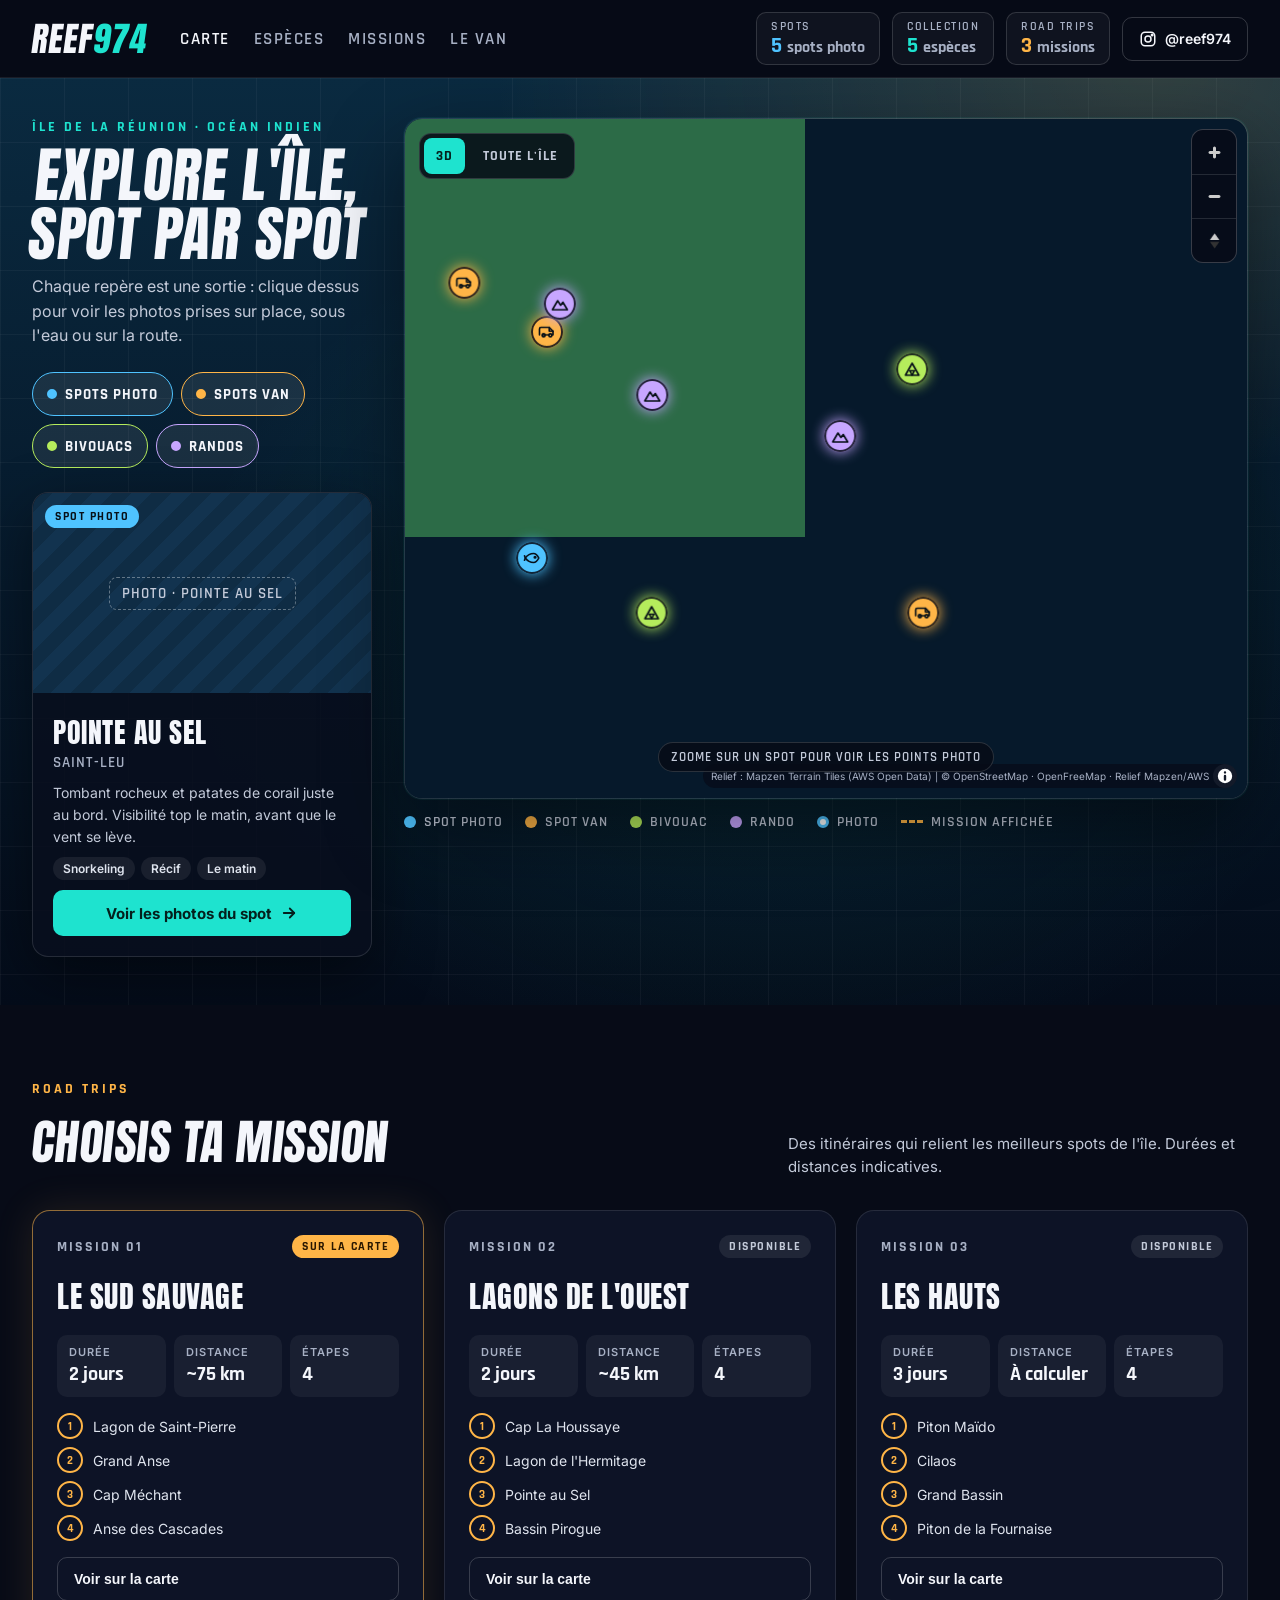
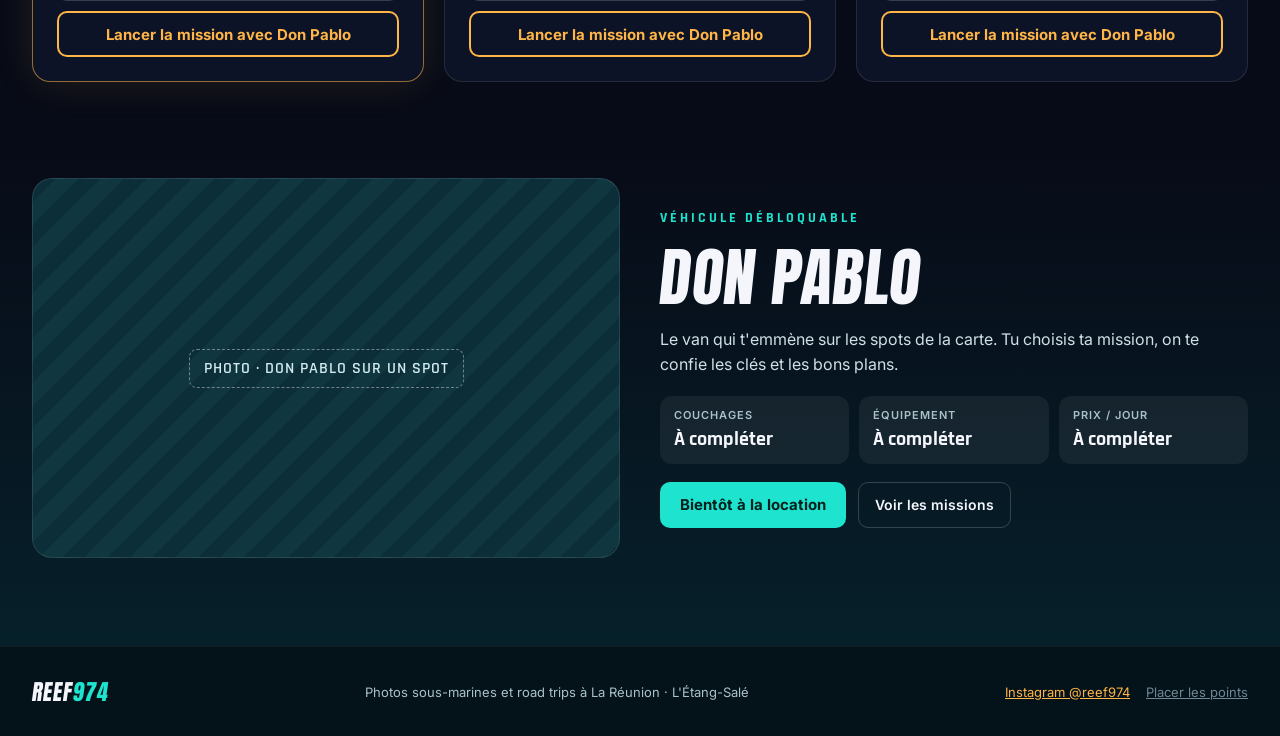
==== commit fb504dd4: "Page Espèces (bestiaire illustré) + 4 nouvelles photos du dossier Poisson Co-Authored-By: Claude Opu" ====
--- a/index.html
+++ b/index.html
@@ -18,6 +18,7 @@
     <a class="logo" href="#carte">REEF<span>974</span></a>
     <nav class="nav" aria-label="Navigation principale">
       <a href="#carte" class="on">Carte</a>
+      <a href="especes.html">Espèces</a>
       <a href="#missions">Missions</a>
       <a href="#van">Le van</a>
     </nav>
--- a/css/style.css
+++ b/css/style.css
@@ -195,3 +195,52 @@
 }
 
 .map-frame:not(.zoomed) .pdot { display: none; }
+
+/* Visionneuse : une seule photo / vidéo */
+dialog.lightbox.single { width: auto; max-width: 96vw; max-height: 96vh; }
+.lb-single { padding: 12px 12px 0; display: flex; justify-content: center; }
+.lb-single img, .lb-single video { display: block; max-width: calc(96vw - 24px); max-height: calc(96vh - 150px); width: auto; height: auto; border-radius: 12px; background: #000; object-fit: contain; }
+.lb-caption { margin: 0; padding: 12px 22px 18px; font-size: 14px; line-height: 1.5; color: var(--soft); }
+.lb-caption span { font-family: var(--hud); font-weight: 600; letter-spacing: 1px; text-transform: uppercase; color: var(--muted); }
+.lb-open { position: relative; display: block; width: 100%; padding: 0; border: 0; background: none; cursor: zoom-in; }
+.lb-open .play { position: absolute; left: 50%; top: 50%; width: 54px; height: 54px; margin: -27px 0 0 -27px; border-radius: 50%; background: rgba(7,11,23,.7); border: 2px solid #fff; }
+.lb-open .play::after { content: ""; position: absolute; left: 21px; top: 15px; border-left: 16px solid #fff; border-top: 11px solid transparent; border-bottom: 11px solid transparent; }
+.lb-info { padding: 14px 22px 20px; display: flex; flex-direction: column; gap: 10px; }
+.lb-info dl { margin: 0; display: flex; flex-wrap: wrap; gap: 8px 24px; }
+.lb-info dl div { display: flex; gap: 8px; align-items: baseline; }
+.lb-info dt { font-family: var(--hud); font-weight: 700; font-size: 13px; letter-spacing: 1.5px; text-transform: uppercase; color: var(--accent); }
+.lb-info dd { margin: 0; font-size: 15px; font-weight: 600; color: var(--text); }
+.lb-info p { margin: 0; max-width: 70ch; font-size: 15px; line-height: 1.55; color: var(--soft); }
+.pdot .pcount { position: absolute; left: 50%; top: 50%; transform: translate(-50%, -50%); z-index: 2; font: 800 11px/1 "Inter", sans-serif; color: #03203a; }
+.pdot.multi::after { inset: 4px; background: #fff; }
+.lb-single { position: relative; align-items: center; }
+.lb-nav { position: absolute; top: 50%; transform: translateY(-50%); width: 48px; height: 48px; border-radius: 50%; border: 1px solid rgba(255,255,255,.35); background: rgba(7,11,23,.75); color: #fff; font: 400 34px/1 "Inter", sans-serif; cursor: pointer; display: flex; align-items: center; justify-content: center; padding-bottom: 4px; z-index: 2; }
+.lb-nav:hover { border-color: var(--accent); color: var(--accent); }
+.lb-nav.prev { left: 22px; }
+.lb-nav.next { right: 22px; }
+.lb-dots { display: flex; justify-content: center; gap: 6px; padding-top: 12px; }
+.lb-dots span { width: 8px; height: 8px; border-radius: 50%; background: rgba(255,255,255,.25); }
+.lb-dots span.on { background: var(--accent); }
+
+/* ---------- Bestiaire ---------- */
+.bestiaire-hero .wrap { padding-top: 48px; padding-bottom: 40px; }
+.collection-bar { margin-top: 22px; width: min(520px, 100%); height: 10px; border-radius: 999px; background: rgba(255,255,255,.08); overflow: hidden; border: 1px solid rgba(255,255,255,.12); }
+.collection-bar span { display: block; height: 100%; width: 0; background: linear-gradient(90deg, var(--accent), var(--photo)); box-shadow: 0 0 12px var(--accent); transition: width .6s; }
+.bestiaire { display: grid; grid-template-columns: repeat(auto-fill, minmax(260px, 1fr)); gap: 18px; }
+.sp-card { position: relative; display: flex; flex-direction: column; border-radius: 18px; overflow: hidden; background: #0d1326; border: 1px solid rgba(255,255,255,.1); }
+.sp-card.seen { border-color: rgba(79,195,255,.35); }
+.sp-art { position: relative; height: 170px; display: flex; align-items: center; justify-content: center; background: radial-gradient(circle at 50% 60%, #0f3a55 0%, #0a2238 60%, #081a2c 100%); }
+.sp-card.locked .sp-art { background: radial-gradient(circle at 50% 60%, #121a30 0%, #0b1122 70%); }
+.sp-art svg { width: 82%; height: auto; filter: drop-shadow(0 8px 14px rgba(0,0,0,.45)); transition: transform .25s; }
+.sp-card.seen:hover .sp-art svg { transform: translateY(-4px) rotate(-2deg); }
+.sp-num { position: absolute; left: 12px; top: 10px; font-family: var(--hud); font-weight: 700; font-size: 13px; letter-spacing: 1.5px; color: var(--muted); }
+.sp-badge { position: absolute; right: 12px; top: 10px; font-family: var(--hud); font-weight: 700; font-size: 12px; letter-spacing: 1.5px; text-transform: uppercase; padding: 4px 10px; border-radius: 999px; background: var(--photo); color: #03203a; }
+.sp-card.locked .sp-badge { background: rgba(255,255,255,.08); color: var(--muted); }
+.sp-body { padding: 16px 18px 18px; display: flex; flex-direction: column; gap: 8px; flex: 1; }
+.sp-body h2 { font-size: 24px; }
+.sp-card.locked .sp-body h2 { color: #8792ad; }
+.sp-family { font-family: var(--hud); font-weight: 600; font-size: 13px; letter-spacing: 1.2px; text-transform: uppercase; color: var(--muted); }
+.sp-body p { margin: 0; font-size: 14px; line-height: 1.5; color: var(--soft); }
+.sp-meta { font-size: 13px; color: var(--muted); }
+.sp-actions { margin-top: auto; padding-top: 6px; display: flex; flex-wrap: wrap; gap: 8px; }
+.sp-actions .btn, .sp-actions .btn-ghost { min-height: 42px; font-size: 14px; flex: 1 1 auto; justify-content: center; }
